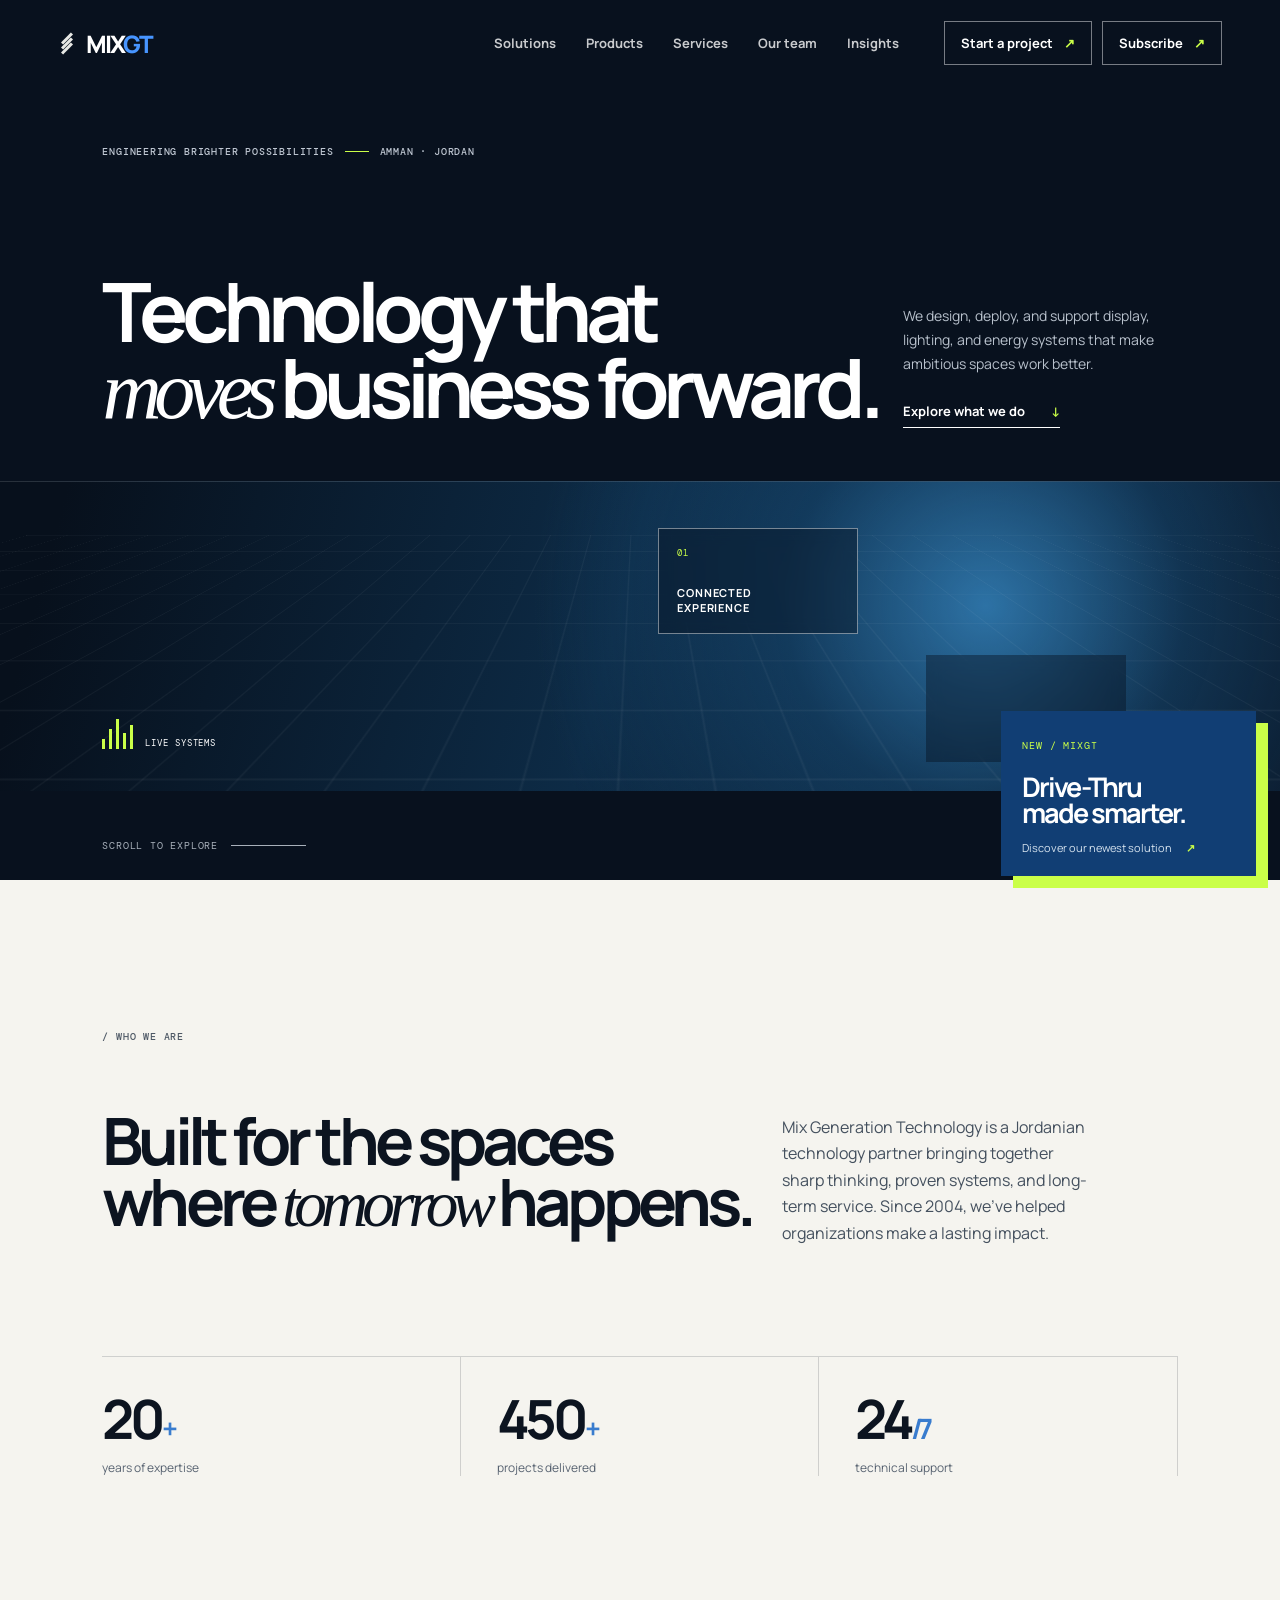
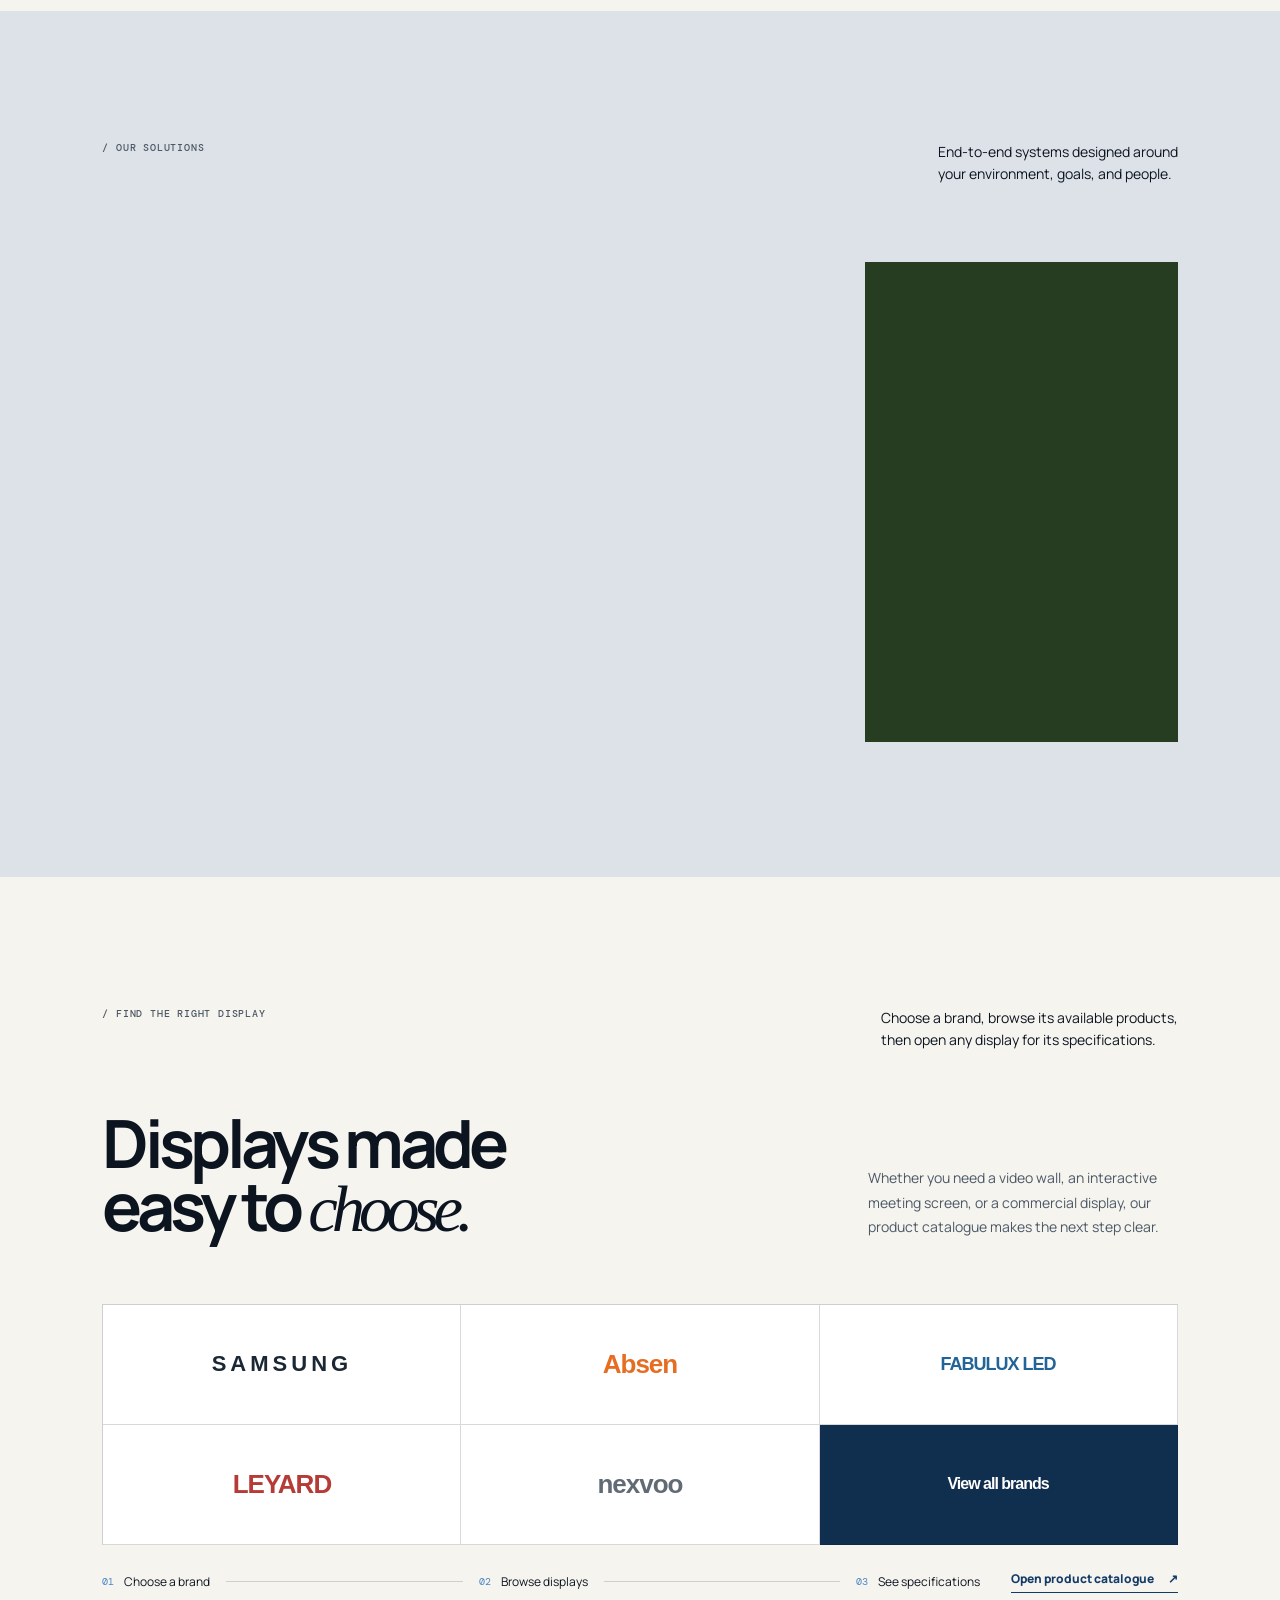
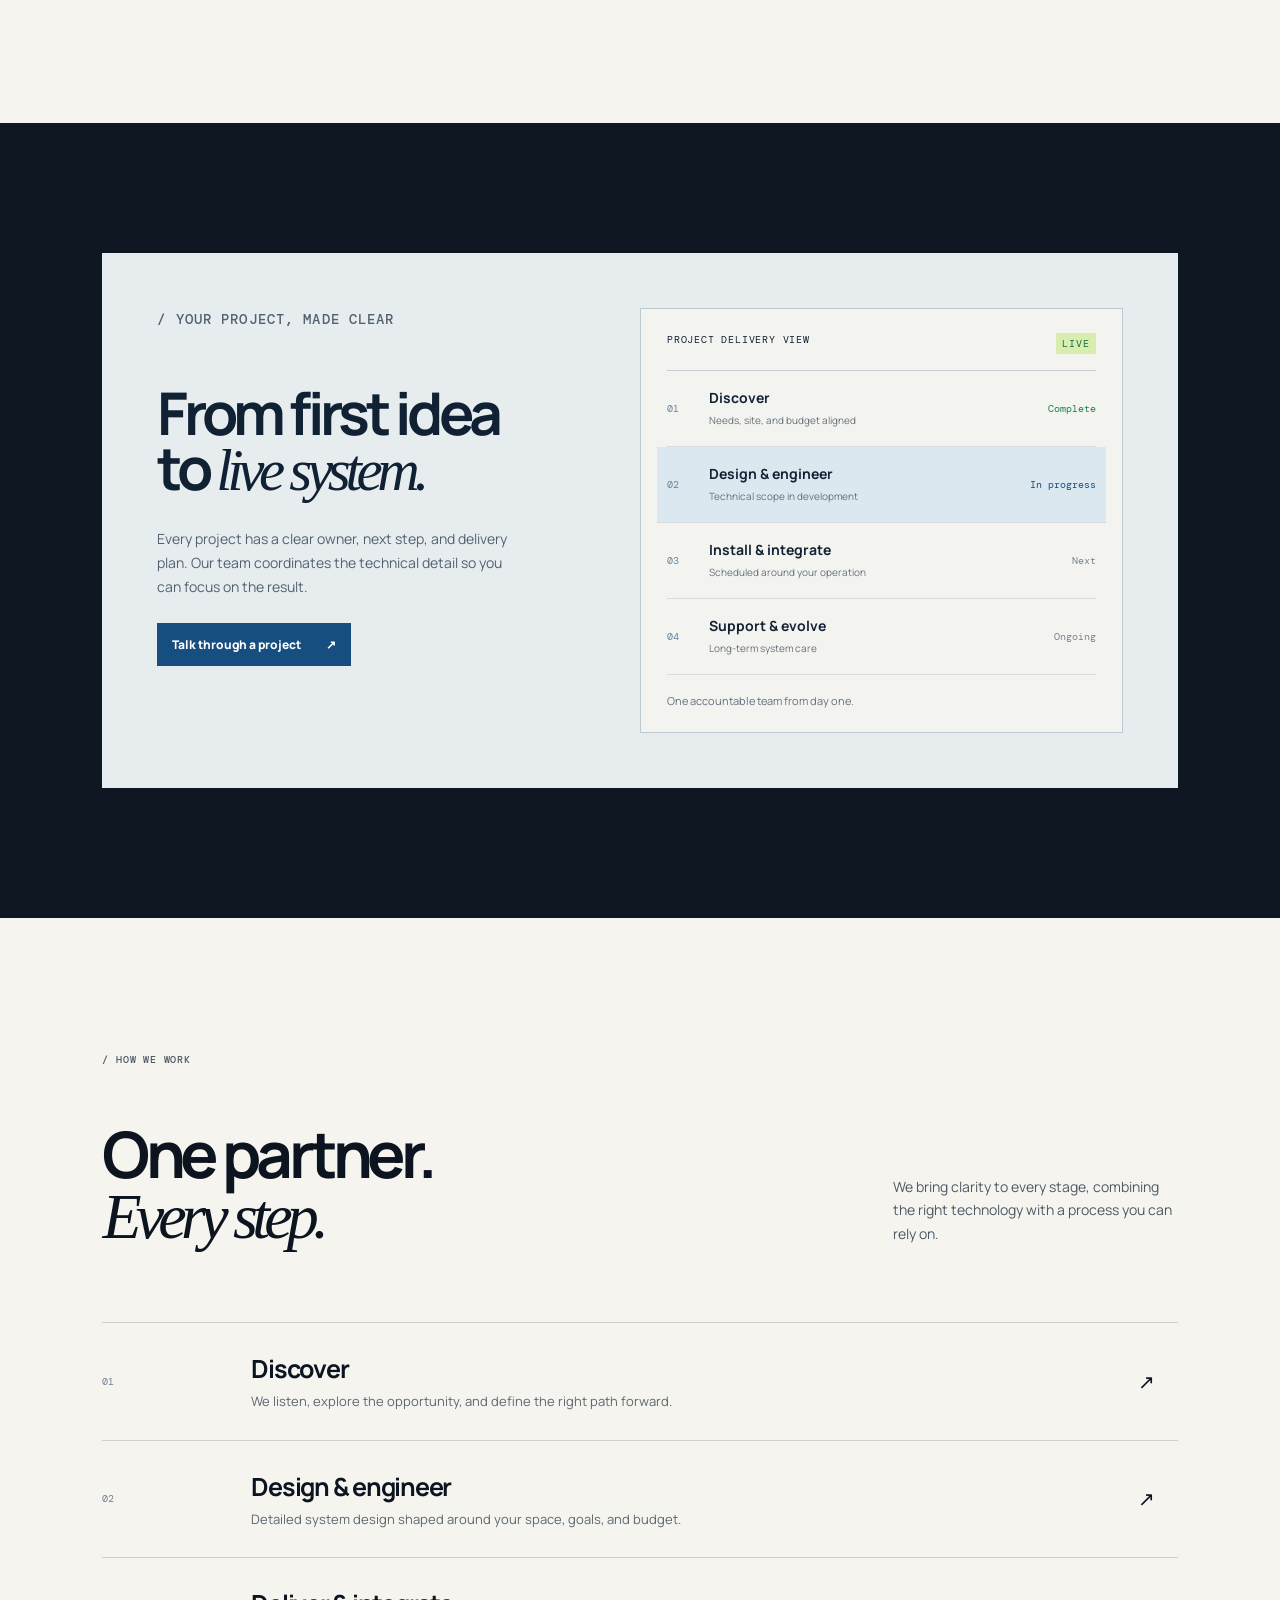
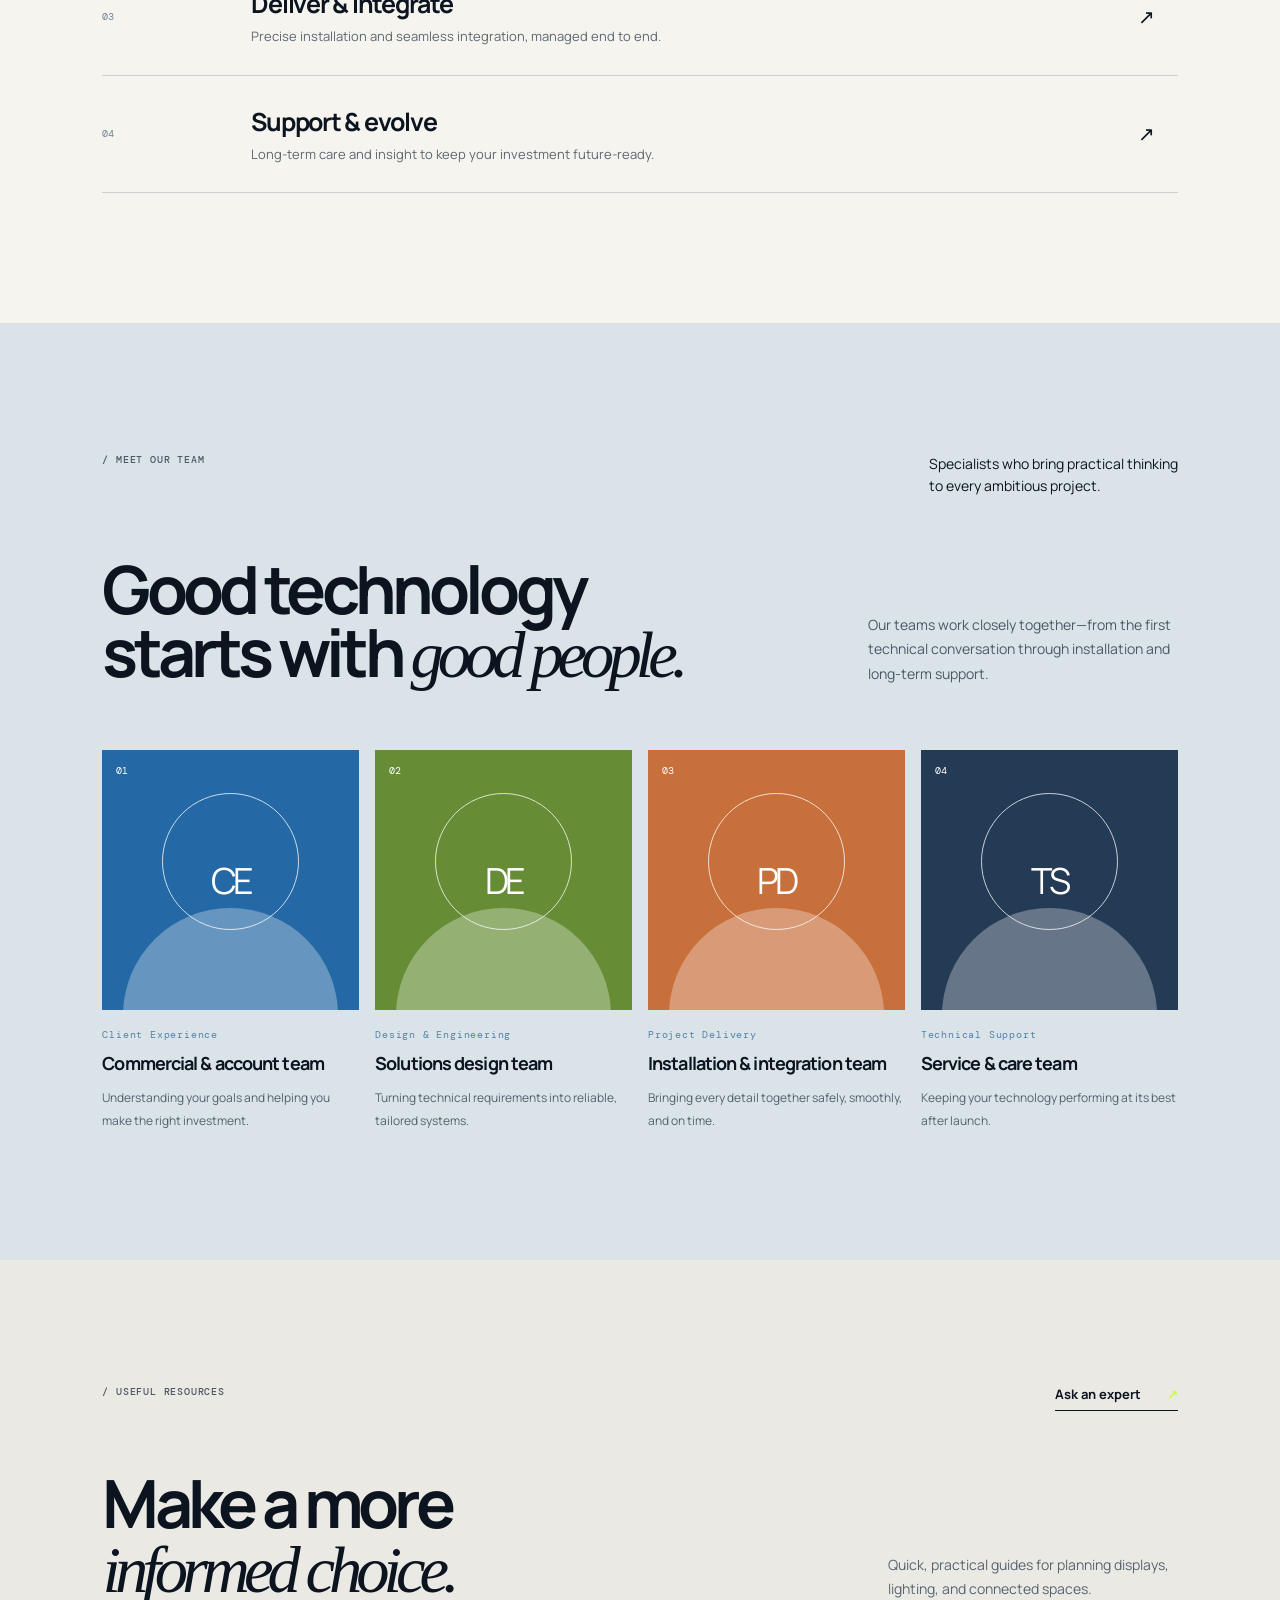
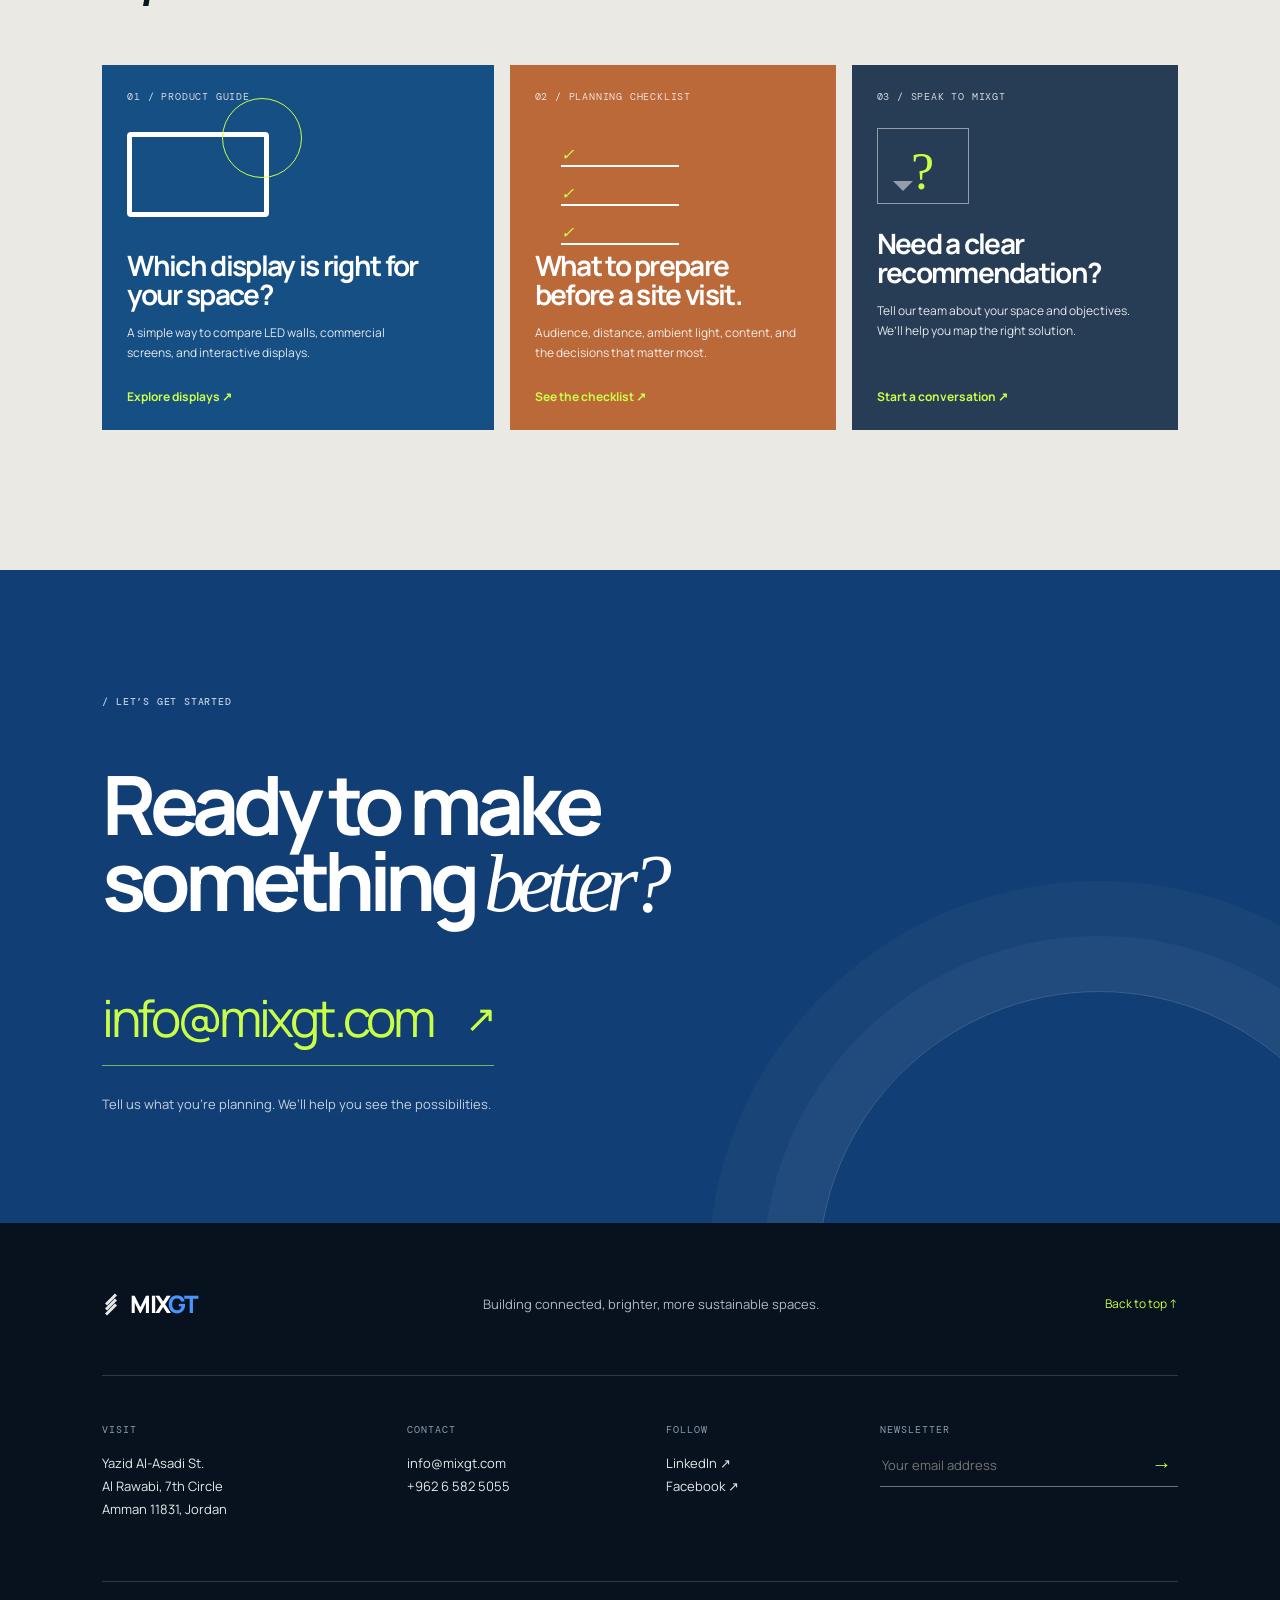
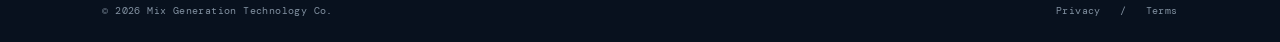
==== index.html @ 498381b0 "Upload website" ====
<!doctype html>
<html lang="en">
  <head>
    <meta charset="UTF-8" />
    <meta name="viewport" content="width=device-width, initial-scale=1.0" />
    <meta name="description" content="MixGT delivers intelligent display, lighting, and renewable-energy solutions across Jordan and the region." />
    <title>MixGT — Technology that moves business forward</title>
    <link rel="preconnect" href="https://fonts.googleapis.com" />
    <link rel="preconnect" href="https://fonts.gstatic.com" crossorigin />
    <link href="https://fonts.googleapis.com/css2?family=DM+Mono:wght@400;500&family=Manrope:wght@400;500;600;700;800&display=swap" rel="stylesheet" />
    <link rel="stylesheet" href="styles.css" />
  </head>
  <body>
    <aside class="news-popup" aria-label="Latest news"><a href="drivethru.html"><span>NEW / MIXGT</span><strong>Drive-Thru<br />made smarter.</strong><p>Discover our newest solution <b>↗</b></p></a></aside><style>.news-popup{position:fixed;right:24px;bottom:24px;z-index:20;width:255px;background:#113e74;box-shadow:12px 12px 0 #caff48;animation:newsIn .55s ease-out}.news-popup a{display:block;padding:21px;color:#fff;text-decoration:none}.news-popup span{font:10px "DM Mono",monospace;letter-spacing:.09em;color:#caff48}.news-popup strong{display:block;margin:20px 0 15px;font-size:27px;letter-spacing:-.07em;line-height:.94}.news-popup p{margin:0;font-size:11px;color:#d5e2ee}.news-popup b{color:#caff48;margin-left:12px}@keyframes newsIn{from{opacity:0;transform:translateY(24px)}to{opacity:1;transform:none}}@media(max-width:700px){.news-popup{right:16px;bottom:16px;width:220px}.news-popup a{padding:17px}.news-popup strong{font-size:23px;margin:15px 0 12px}}</style>
    <div class="page-glow"></div>
    <header class="site-header">
      <a class="brand" href="#top" aria-label="MixGT home"><span class="brand-mark"><i></i><i></i><i></i></span><span>MIX<span>GT</span></span></a>
      <nav class="desktop-nav" aria-label="Main navigation">
        <a href="#solutions">Solutions</a><a href="products.html">Products</a><a href="#services">Services</a><a href="#team">Our team</a><a href="#insights">Insights</a>
      </nav>
      <a class="header-cta" href="#contact">Start a project <span>↗</span></a><a class="header-cta" href="subscribe.html" style="margin-left:10px">Subscribe <span>↗</span></a>
      <button class="menu-toggle" aria-label="Open menu" aria-expanded="false"><span></span><span></span></button>
    </header>

    <main id="top">
      <section class="hero section-pad">
        <div class="eyebrow">Engineering brighter possibilities <span></span> Amman · Jordan</div>
        <div class="hero-copy">
          <h1>Technology that<br /><em>moves</em> business forward.</h1>
          <div class="hero-side"><p>We design, deploy, and support display, lighting, and energy systems that make ambitious spaces work better.</p><a class="text-link" href="#solutions">Explore what we do <b>↓</b></a></div>
        </div>
        <div class="hero-visual" aria-label="Abstract display technology visualization">
          <div class="visual-grid"></div><div class="visual-orb orb-one"></div><div class="visual-orb orb-two"></div><div class="display-panel panel-one"><span>01</span><b>CONNECTED<br />EXPERIENCE</b></div><div class="display-panel panel-two"><span>02</span><b>ENERGY IN<br />MOTION</b></div>
          <div class="signal"><i></i><i></i><i></i><i></i><i></i><small>LIVE SYSTEMS</small></div>
        </div>
        <div class="hero-foot"><span>SCROLL TO EXPLORE</span><div class="scroll-line"></div><span>01 — 05</span></div>
      </section>

      <section class="intro section-pad" id="about">
        <p class="section-label">/ Who we are</p>
        <div><h2>Built for the spaces<br />where <em>tomorrow</em> happens.</h2><p class="intro-text">Mix Generation Technology is a Jordanian technology partner bringing together sharp thinking, proven systems, and long-term service. Since 2004, we’ve helped organizations make a lasting impact.</p></div>
        <div class="stats"><div><strong>20<span>+</span></strong><p>years of expertise</p></div><div><strong>450<span>+</span></strong><p>projects delivered</p></div><div><strong>24<span>/7</span></strong><p>technical support</p></div></div>
      </section>

      <section class="solutions section-pad" id="solutions">
        <div class="section-top"><p class="section-label">/ Our solutions</p><p>End-to-end systems designed around<br />your environment, goals, and people.</p></div>
        <div class="solution-grid">
          <a class="solution-card large-card" href="solutions.html?solution=digital"><div class="card-no">01</div><div class="card-art display-art"><span></span><span></span><span></span></div><div><h3>Digital<br />Experiences</h3><p>Immersive LED, signage, video walls, and control systems that get noticed.</p><b class="circle-arrow">↗</b></div></a>
          <a class="solution-card" href="solutions.html?solution=lighting"><div class="card-no">02</div><div class="card-art light-art"><i></i><i></i><i></i><i></i></div><div><h3>Smart<br />Lighting</h3><p>Human-centered lighting environments with intelligence built in.</p><b class="circle-arrow">↗</b></div></a>
          <a class="solution-card" href="solutions.html?solution=energy"><div class="card-no">03</div><div class="card-art energy-art"><span></span><span></span><span></span><span></span><span></span><span></span></div><div><h3>Clean<br />Energy</h3><p>Solar and energy-efficiency solutions for a more resilient future.</p><b class="circle-arrow">↗</b></div></a>
        </div>
      </section>

      <section class="product-preview section-pad" id="products">
        <div class="section-top"><p class="section-label">/ Find the right display</p><p>Choose a brand, browse its available products,<br />then open any display for its specifications.</p></div>
        <div class="product-intro"><h2>Displays made<br />easy to <em>choose.</em></h2><p>Whether you need a video wall, an interactive meeting screen, or a commercial display, our product catalogue makes the next step clear.</p></div>
        <div class="brand-preview-grid"><a href="products.html?brand=samsung" class="brand-preview samsung">SAMSUNG <span>↗</span></a><a href="products.html?brand=absen" class="brand-preview absen">Absen <span>↗</span></a><a href="products.html?brand=fabulux" class="brand-preview fabulux">FABULUX LED <span>↗</span></a><a href="products.html?brand=leyard" class="brand-preview leyard">LEYARD <span>↗</span></a><a href="products.html?brand=nexvoo" class="brand-preview nexvoo">nexvoo <span>↗</span></a><a href="products.html" class="brand-preview all-brands">View all brands <span>→</span></a></div>
        <div class="catalog-steps"><div><b>01</b><span>Choose a brand</span></div><i></i><div><b>02</b><span>Browse displays</span></div><i></i><div><b>03</b><span>See specifications</span></div><a href="products.html">Open product catalogue <b>↗</b></a></div>
      </section>


      <section class="feature-wrap section-pad"><div class="feature project-board"><div class="feature-copy"><p class="section-label">/ Your project, made clear</p><h2>From first idea<br />to <em>live system.</em></h2><p>Every project has a clear owner, next step, and delivery plan. Our team coordinates the technical detail so you can focus on the result.</p><a class="button light-button" href="#contact">Talk through a project <span>↗</span></a></div><div class="project-status"><div class="project-status-head"><span>PROJECT DELIVERY VIEW</span><i>LIVE</i></div><div class="project-row complete"><b>01</b><div><strong>Discover</strong><small>Needs, site, and budget aligned</small></div><em>Complete</em></div><div class="project-row active"><b>02</b><div><strong>Design & engineer</strong><small>Technical scope in development</small></div><em>In progress</em></div><div class="project-row"><b>03</b><div><strong>Install & integrate</strong><small>Scheduled around your operation</small></div><em>Next</em></div><div class="project-row"><b>04</b><div><strong>Support & evolve</strong><small>Long-term system care</small></div><em>Ongoing</em></div><p>One accountable team from day one.</p></div></div></section>

      <section class="services section-pad" id="services"><p class="section-label">/ How we work</p><div class="service-head"><h2>One partner.<br /><em>Every step.</em></h2><p>We bring clarity to every stage, combining the right technology with a process you can rely on.</p></div><ol class="service-list"><li><span>01</span><div><h3>Discover</h3><p>We listen, explore the opportunity, and define the right path forward.</p></div><b>↗</b></li><li><span>02</span><div><h3>Design & engineer</h3><p>Detailed system design shaped around your space, goals, and budget.</p></div><b>↗</b></li><li><span>03</span><div><h3>Deliver & integrate</h3><p>Precise installation and seamless integration, managed end to end.</p></div><b>↗</b></li><li><span>04</span><div><h3>Support & evolve</h3><p>Long-term care and insight to keep your investment future-ready.</p></div><b>↗</b></li></ol></section>

      <section class="team section-pad" id="team"><div class="section-top"><p class="section-label">/ Meet our team</p><p>Specialists who bring practical thinking<br />to every ambitious project.</p></div><div class="team-intro"><h2>Good technology<br />starts with <em>good people.</em></h2><p>Our teams work closely together—from the first technical conversation through installation and long-term support.</p></div><div class="team-grid"><article><div class="team-portrait portrait-blue"><span>01</span><b>CE</b></div><p>Client Experience</p><h3>Commercial & account team</h3><small>Understanding your goals and helping you make the right investment.</small></article><article><div class="team-portrait portrait-lime"><span>02</span><b>DE</b></div><p>Design & Engineering</p><h3>Solutions design team</h3><small>Turning technical requirements into reliable, tailored systems.</small></article><article><div class="team-portrait portrait-orange"><span>03</span><b>PD</b></div><p>Project Delivery</p><h3>Installation & integration team</h3><small>Bringing every detail together safely, smoothly, and on time.</small></article><article><div class="team-portrait portrait-dark"><span>04</span><b>TS</b></div><p>Technical Support</p><h3>Service & care team</h3><small>Keeping your technology performing at its best after launch.</small></article></div></section>

      <section class="insights section-pad" id="insights"><div class="section-top"><p class="section-label">/ Useful resources</p><a class="text-link" href="#contact">Ask an expert <b>↗</b></a></div><div class="resource-head"><h2>Make a more<br /><em>informed choice.</em></h2><p>Quick, practical guides for planning displays, lighting, and connected spaces.</p></div><div class="resource-grid"><a href="products.html" class="resource-card guide-card"><span>01 / PRODUCT GUIDE</span><div class="resource-icon screen-icon"></div><h3>Which display is right for your space?</h3><p>A simple way to compare LED walls, commercial screens, and interactive displays.</p><b>Explore displays ↗</b></a><a href="#contact" class="resource-card checklist-card"><span>02 / PLANNING CHECKLIST</span><div class="resource-icon check-icon"><i></i><i></i><i></i></div><h3>What to prepare before a site visit.</h3><p>Audience, distance, ambient light, content, and the decisions that matter most.</p><b>See the checklist ↗</b></a><a href="#contact" class="resource-card consult-card"><span>03 / SPEAK TO MIXGT</span><div class="resource-icon chat-icon">?</div><h3>Need a clear recommendation?</h3><p>Tell our team about your space and objectives. We’ll help you map the right solution.</p><b>Start a conversation ↗</b></a></div></section>

      <section class="contact section-pad" id="contact"><p class="section-label">/ Let’s get started</p><h2>Ready to make<br />something <em>better?</em></h2><a class="big-link" href="mailto:info@mixgt.com">info@mixgt.com <span>↗</span></a><p class="contact-note">Tell us what you’re planning. We’ll help you see the possibilities.</p></section>
    </main>

    <footer><div class="footer-top"><a class="brand footer-brand" href="#top"><span class="brand-mark"><i></i><i></i><i></i></span><span>MIX<span>GT</span></span></a><p>Building connected, brighter, more sustainable spaces.</p><a href="#top" class="top-link">Back to top ↑</a></div><div class="footer-links"><div><span>VISIT</span><p>Yazid Al-Asadi St.<br />Al Rawabi, 7th Circle<br />Amman 11831, Jordan</p></div><div><span>CONTACT</span><a href="mailto:info@mixgt.com">info@mixgt.com</a><a href="tel:+96265825055">+962 6 582 5055</a></div><div><span>FOLLOW</span><a href="https://www.linkedin.com/company/mix-generation-technology/" target="_blank" rel="noreferrer">LinkedIn ↗</a><a href="https://www.facebook.com/profile.php?id=100089663461034" target="_blank" rel="noreferrer">Facebook ↗</a></div><div><span>NEWSLETTER</span><form><input type="email" placeholder="Your email address" aria-label="Email address" /><button aria-label="Subscribe">→</button></form></div></div><div class="footer-bottom"><span>© 2026 Mix Generation Technology Co.</span><span>Privacy &nbsp; / &nbsp; Terms</span></div></footer>
    <script src="script.js"></script>
  </body>
</html>
---- styles.css ----
:root{--ink:#0c1420;--blue:#113e74;--electric:#4795ff;--paper:#f5f4ef;--lime:#caff48;--line:rgba(12,20,32,.16)}*{box-sizing:border-box}html{scroll-behavior:smooth}body{margin:0;background:var(--paper);color:var(--ink);font-family:Manrope,Arial,sans-serif}.page-glow{position:fixed;inset:-40% 15% auto;background:radial-gradient(circle,rgba(102,174,255,.1),transparent 55%);height:90vh;pointer-events:none}.site-header{height:86px;padding:0 4.5vw;display:flex;align-items:center;justify-content:space-between;position:absolute;top:0;z-index:4;width:100%;color:white}.brand{font-size:24px;font-weight:800;letter-spacing:-1.8px;color:inherit;text-decoration:none;display:flex;gap:8px;align-items:center}.brand>span>span{color:var(--electric)}.brand-mark{width:20px;height:22px;position:relative;display:inline-block}.brand-mark i{display:block;position:absolute;width:14px;height:3px;background:#e7e8e5;transform:rotate(-45deg);left:2px}.brand-mark i:nth-child(1){top:5px}.brand-mark i:nth-child(2){top:10px}.brand-mark i:nth-child(3){top:15px}.desktop-nav{display:flex;gap:30px;margin-left:auto;margin-right:45px}.desktop-nav a,.header-cta{color:inherit;text-decoration:none;font-size:13px;font-weight:700}.desktop-nav a{opacity:.78}.desktop-nav a:hover{opacity:1}.header-cta{border:1px solid rgba(255,255,255,.45);padding:12px 16px}.header-cta span{color:var(--lime);margin-left:8px}.menu-toggle{display:none;background:none;border:0}.section-pad{padding-left:8vw;padding-right:8vw}.hero{background:#08111e;color:#fff;min-height:880px;padding-top:145px;overflow:hidden;position:relative}.eyebrow,.section-label{font-family:"DM Mono",monospace;text-transform:uppercase;letter-spacing:.08em;font-size:10px;font-weight:500}.eyebrow{color:#bec6d1;display:flex;align-items:center;gap:11px}.eyebrow span{width:24px;height:1px;background:var(--lime)}.hero-copy{display:flex;justify-content:space-between;align-items:end;position:relative;z-index:1;margin-top:115px}.hero h1,.intro h2,.feature h2,.services h2,.contact h2{font-size:clamp(46px,6.4vw,96px);letter-spacing:-.075em;line-height:.93;margin:0;font-weight:700}.hero h1 em,h2 em{font-family:Georgia,serif;font-weight:400;letter-spacing:-.09em}.hero-side{width:275px;margin-bottom:8px}.hero-side p,.feature-copy>p,.service-head>p{font-size:14px;line-height:1.7;color:#b8c1cc;margin:0 0 24px}.text-link{font-size:13px;color:inherit;text-decoration:none;font-weight:700;border-bottom:1px solid currentColor;padding-bottom:7px}.text-link b{margin-left:23px;color:var(--lime)}.hero-visual{height:310px;position:relative;margin:52px -8vw 0;overflow:hidden;border-top:1px solid rgba(255,255,255,.13);background:radial-gradient(circle at 77% 40%,#2d72a5 0,rgba(23,75,117,.57) 20%,transparent 45%),linear-gradient(105deg,#07101c 5%,#0d2b46 48%,#091321 92%)}.visual-grid{position:absolute;inset:0;background:linear-gradient(rgba(255,255,255,.045) 1px,transparent 1px),linear-gradient(90deg,rgba(255,255,255,.045) 1px,transparent 1px);background-size:42px 42px;transform:perspective(400px) rotateX(55deg) scale(1.5) translateY(-30px);transform-origin:center}.visual-orb{position:absolute;border-radius:100%;filter:blur(2px)}.orb-one{height:370px;width:370px;background:radial-gradient(circle at 40% 40%,#9df4ff,rgba(69,153,255,.45) 35%,transparent 69%);right:18%;top:-120px}.orb-two{height:280px;width:280px;background:radial-gradient(circle,#caff48,transparent 62%);left:10%;bottom:-210px}.display-panel{position:absolute;width:200px;padding:18px;border:1px solid rgba(255,255,255,.44);background:rgba(6,14,25,.4);backdrop-filter:blur(8px);font-size:11px;letter-spacing:.08em;line-height:1.4}.display-panel span{font-family:"DM Mono";font-size:9px;color:var(--lime);display:block;margin-bottom:25px}.panel-one{right:33%;top:46px}.panel-two{right:12%;bottom:30px}.signal{position:absolute;left:8vw;bottom:42px;display:flex;gap:4px;align-items:end;height:33px}.signal i{width:3px;background:var(--lime);display:block}.signal i:nth-child(1){height:10px}.signal i:nth-child(2){height:20px}.signal i:nth-child(3){height:30px}.signal i:nth-child(4){height:16px}.signal i:nth-child(5){height:24px}.signal small{font-family:"DM Mono";font-size:9px;letter-spacing:.1em;margin-left:8px}.hero-foot{position:absolute;bottom:28px;left:8vw;right:8vw;display:flex;align-items:center;gap:13px;font:10px "DM Mono";letter-spacing:.08em;color:#a8b0ba}.hero-foot span:last-child{margin-left:auto}.scroll-line{height:1px;width:75px;background:#a8b0ba}.intro{padding-top:150px;padding-bottom:135px}.section-label{color:#4d5865;margin:0}.intro>div:nth-child(2){display:flex;justify-content:space-between;margin-top:67px}.intro h2{font-size:clamp(43px,5.1vw,76px)}.intro-text{width:310px;margin:4px 8% 0 0;font-size:16px;line-height:1.65;color:#44505e}.stats{margin-top:110px;border-top:1px solid var(--line);display:grid;grid-template-columns:repeat(3,1fr)}.stats div{padding-top:24px;border-right:1px solid var(--line)}.stats div+div{padding-left:36px}.stats strong{font-size:54px;letter-spacing:-.08em}.stats strong span{color:#397cce;font-size:28px}.stats p{margin:4px 0 0;font-size:12px;color:#586371}.solutions{background:#dce2e8;padding-top:130px;padding-bottom:135px}.section-top{display:flex;justify-content:space-between;align-items:start}.section-top>p:last-child{margin:0;font-size:14px;line-height:1.6}.solution-grid{display:grid;grid-template-columns:1.24fr 1fr 1fr;gap:16px;margin-top:76px}.solution-card{min-height:480px;padding:25px;display:flex;flex-direction:column;justify-content:space-between;text-decoration:none;color:white;background:#102e4d;position:relative;overflow:hidden}.solution-card:nth-child(3){background:#263d21}.card-no{font:10px "DM Mono";color:#b8c6d4;position:relative;z-index:1}.solution-card h3{font-size:35px;line-height:.95;letter-spacing:-.07em;margin:0 0 15px}.solution-card p{font-size:12px;line-height:1.65;color:#d4dde8;max-width:230px;margin:0}.circle-arrow{width:37px;height:37px;border-radius:50%;border:1px solid rgba(255,255,255,.55);display:grid;place-items:center;position:absolute;right:24px;bottom:25px}.card-art{position:absolute}.display-art{width:380px;height:380px;border:1px solid rgba(255,255,255,.25);border-radius:50%;right:-116px;top:72px}.display-art span{position:absolute;border:1px solid rgba(202,255,72,.9);border-radius:50%;inset:32px}.display-art span:nth-child(2){inset:73px}.display-art span:nth-child(3){inset:115px;background:#caff48;box-shadow:0 0 60px #caff48}.light-art{right:-25px;top:90px;width:260px;height:260px;display:grid;grid-template-columns:repeat(2,1fr);gap:11px;transform:rotate(22deg)}.light-art i{background:linear-gradient(135deg,#daf2ff,#4396bd);box-shadow:0 0 40px #73c9ef}.energy-art{right:-50px;top:92px;width:270px;height:235px;background:linear-gradient(145deg,#9bd477 0 7%,transparent 7% 13%,#6eaa4d 13% 20%,transparent 20% 26%,#9bd477 26% 33%,transparent 33% 39%,#6eaa4d 39% 46%,transparent 46% 52%,#9bd477 52% 59%,transparent 59% 65%,#6eaa4d 65% 72%,transparent 72%);opacity:.8;transform:skewY(-21deg)}.feature-wrap{background:#0e1722;padding-top:130px;padding-bottom:130px}.feature{color:white;min-height:485px;padding:55px;display:grid;grid-template-columns:1.2fr .8fr;background:linear-gradient(120deg,rgba(41,89,137,.6),rgba(16,25,35,.1)),#163d66;position:relative;overflow:hidden}.feature:after{content:"";position:absolute;width:600px;height:600px;border:1px solid rgba(202,255,72,.45);border-radius:50%;right:-310px;top:-100px}.feature-copy{position:relative;z-index:1}.feature .section-label{color:#b4c3d2}.feature h2{font-size:clamp(40px,4.6vw,68px);margin:54px 0 29px}.feature-copy>p{max-width:360px}.button{display:inline-block;text-decoration:none;padding:13px 15px;font-size:12px;font-weight:800}.light-button{background:var(--lime);color:#112010}.light-button span{margin-left:23px}.feature-metric{align-self:end;position:relative;z-index:1;padding-left:42px;border-left:1px solid rgba(255,255,255,.3)}.feature-metric>span{font:10px "DM Mono";letter-spacing:.08em}.feature-metric strong{font-size:90px;line-height:1;letter-spacing:-.1em;display:block;margin:22px 0 14px}.feature-metric small{font-size:30px;color:var(--lime)}.metric-line{height:3px;background:rgba(255,255,255,.22);width:100%}.metric-line i{display:block;width:99.9%;height:100%;background:var(--lime)}.feature-metric p{font-size:12px;line-height:1.55;color:#cbd3dc;max-width:290px}.services{padding-top:135px;padding-bottom:130px}.service-head{display:flex;justify-content:space-between;align-items:end;margin:58px 0 76px}.services h2{font-size:clamp(44px,5vw,76px)}.service-head>p{color:#4e5966;width:285px;margin:0}.service-list{padding:0;margin:0;border-top:1px solid var(--line);list-style:none}.service-list li{display:grid;grid-template-columns:12% 1fr 40px;gap:20px;align-items:center;padding:28px 0;border-bottom:1px solid var(--line)}.service-list span{font:10px "DM Mono";color:#708095}.service-list h3{font-size:25px;letter-spacing:-.05em;margin:0}.service-list p{font-size:13px;line-height:1.5;color:#5d6771;margin:6px 0 0}.service-list b{font-size:20px;font-weight:400}.insights{background:#eae9e3;padding-top:125px;padding-bottom:140px}.article-grid{margin-top:65px;display:grid;grid-template-columns:repeat(3,1fr);gap:28px}.article-image{height:270px;margin-bottom:22px;padding:16px;font:10px "DM Mono";letter-spacing:.08em;position:relative;overflow:hidden}.article-image:after{content:"";position:absolute}.warm{background:linear-gradient(135deg,#e09b71,#7c322b)}.warm:after{height:270px;width:270px;border:1px solid #f4d5a0;border-radius:50%;right:-35px;bottom:-80px;box-shadow:0 0 0 40px rgba(255,222,151,.25),0 0 0 80px rgba(255,222,151,.16)}.blue{background:#135b93}.blue:after{width:130%;height:62%;left:-13%;bottom:-20%;background:repeating-linear-gradient(160deg,rgba(111,219,255,.8) 0 3px,transparent 3px 16px);transform:rotate(-12deg)}.white{background:#c6d5d0}.white:after{height:130px;width:130px;right:30px;top:58px;background:var(--lime);box-shadow:-36px 35px #1d2631}.article-grid article>p{font:10px "DM Mono";letter-spacing:.08em;color:#627080;margin:0 0 12px}.article-grid h3{font-size:22px;line-height:1.15;letter-spacing:-.05em;margin:0 0 19px;max-width:340px}.article-grid a{font-size:12px;font-weight:800;color:var(--ink);text-decoration:none}.article-grid a b{margin-left:14px;color:#367bc7}.contact{background:var(--blue);color:white;padding-top:125px;padding-bottom:110px;position:relative;overflow:hidden}.contact:after{content:"";position:absolute;width:560px;height:560px;border:1px solid rgba(255,255,255,.17);border-radius:50%;right:-100px;bottom:-330px;box-shadow:0 0 0 55px rgba(255,255,255,.04),0 0 0 110px rgba(255,255,255,.03)}.contact .section-label{color:#b8ccdf}.contact h2{margin:58px 0 60px}.big-link{display:inline-flex;align-items:center;gap:33px;color:var(--lime);font-size:clamp(25px,4vw,56px);letter-spacing:-.07em;text-decoration:none;border-bottom:1px solid rgba(202,255,72,.6);padding-bottom:13px;position:relative;z-index:1}.big-link span{font-size:.75em}.contact-note{font-size:13px;color:#c4d2df;margin:29px 0 0;position:relative;z-index:1}footer{background:#08111e;color:white;padding:64px 8vw 25px}.footer-top{display:flex;align-items:center;justify-content:space-between;padding-bottom:55px;border-bottom:1px solid rgba(255,255,255,.16)}.footer-top p{font-size:13px;color:#aeb9c7;margin:0}.top-link{font-size:12px;color:var(--lime);text-decoration:none}.footer-links{display:grid;grid-template-columns:1.2fr 1fr .8fr 1.3fr;gap:30px;padding:47px 0 60px}.footer-links span{display:block;font:10px "DM Mono";letter-spacing:.1em;color:#8c9bad;margin-bottom:16px}.footer-links p,.footer-links a{font-size:13px;line-height:1.75;color:#e5e9eb;text-decoration:none;display:block;margin:0}.footer-links form{display:flex;border-bottom:1px solid rgba(255,255,255,.4);padding-bottom:9px}.footer-links input{background:none;border:0;color:white;outline:0;font:13px Manrope;width:100%}.footer-links button{background:none;border:0;color:var(--lime);font-size:20px;cursor:pointer}.footer-bottom{border-top:1px solid rgba(255,255,255,.16);padding-top:22px;display:flex;justify-content:space-between;color:#8190a0;font:10px "DM Mono";letter-spacing:.04em}
@media(max-width:760px){.site-header{height:70px;padding:0 6vw}.desktop-nav,.header-cta{display:none}.desktop-nav.is-open{display:flex;position:absolute;top:70px;left:0;right:0;background:#0c1d30;padding:25px 6vw 30px;flex-direction:column;gap:21px;border-top:1px solid rgba(255,255,255,.12)}.desktop-nav.is-open a{font-size:16px}.menu-toggle{display:block;padding:8px}.menu-toggle span{display:block;width:22px;height:1px;background:#fff;margin:6px}.hero{min-height:780px;padding:112px 6vw 0}.section-pad{padding-left:6vw;padding-right:6vw}.eyebrow{font-size:8px}.hero-copy{margin-top:71px;display:block}.hero h1{font-size:14vw}.hero-side{width:auto;margin-top:35px}.hero-side p{max-width:300px}.hero-visual{height:290px;margin:50px -6vw 0}.panel-one{right:28%;top:36px;transform:scale(.75);transform-origin:top right}.panel-two{right:-8%;bottom:24px;transform:scale(.75);transform-origin:bottom right}.signal{left:6vw}.hero-foot{left:6vw;right:6vw}.intro{padding-top:90px;padding-bottom:82px}.intro>div:nth-child(2),.service-head{display:block;margin-top:40px}.intro h2{font-size:12vw}.intro-text{width:auto;margin:30px 0 0}.stats{margin-top:65px}.stats strong{font-size:37px}.stats div+div{padding-left:12px}.stats p{font-size:10px}.solutions{padding-top:80px;padding-bottom:80px}.section-top{display:block}.section-top>p:last-child{margin-top:24px}.solution-grid{display:block;margin-top:45px}.solution-card{min-height:360px;margin-bottom:12px}.large-card{min-height:410px}.feature-wrap{padding:0}.feature{padding:48px 6vw;display:block;min-height:auto}.feature h2{font-size:11vw;margin:45px 0 23px}.feature-metric{margin-top:70px;padding-left:0;border:0}.feature-metric strong{font-size:70px}.services{padding-top:85px;padding-bottom:85px}.service-head{margin-bottom:44px}.services h2{font-size:12vw}.service-head>p{width:auto;margin-top:25px}.service-list li{grid-template-columns:15% 1fr 20px;gap:8px;padding:23px 0}.service-list h3{font-size:21px}.article-grid{display:block;margin-top:40px}.article-grid article{margin-bottom:46px}.article-image{height:230px}.insights{padding-top:80px;padding-bottom:45px}.contact{padding-top:80px;padding-bottom:80px}.contact h2{font-size:13vw;margin:44px 0}.footer-top{display:block;padding-bottom:38px}.footer-top p{margin:23px 0}.footer-links{grid-template-columns:1fr 1fr;gap:38px 20px;padding:39px 0}.footer-bottom{display:block;line-height:2}.footer-bottom span{display:block}.footer-brand{font-size:23px}}
.product-preview{padding-top:130px;padding-bottom:130px;background:#f5f4ef}.product-intro,.team-intro{display:flex;align-items:end;justify-content:space-between;margin:59px 0 64px}.product-intro h2,.team-intro h2{font-size:clamp(44px,5.2vw,76px);letter-spacing:-.07em;line-height:.95;margin:0}.product-intro p,.team-intro>p{max-width:310px;color:#4c5866;font-size:14px;line-height:1.75;margin:0}.brand-preview-grid{display:grid;grid-template-columns:repeat(3,1fr);border-top:1px solid var(--line);border-left:1px solid var(--line)}.brand-preview{min-height:120px;border-right:1px solid var(--line);border-bottom:1px solid var(--line);display:flex;align-items:center;justify-content:center;position:relative;text-decoration:none;color:#1b2734;font:bold 26px Arial,sans-serif;letter-spacing:-1px;background:#fff;transition:.2s}.brand-preview span{position:absolute;right:17px;bottom:15px;font-size:15px;color:#4585c8;opacity:0;transition:.2s}.brand-preview:hover{background:#eef6ff}.brand-preview:hover span{opacity:1}.brand-preview.samsung{letter-spacing:4px;font-size:22px}.brand-preview.absen{color:#e66e23}.brand-preview.fabulux{font-size:18px;color:#236498}.brand-preview.leyard{color:#b63b37}.brand-preview.nexvoo{color:#626b75}.brand-preview.all-brands{font-size:16px;background:#102e4d;color:#fff}.catalog-steps{margin-top:25px;display:flex;align-items:center;gap:16px;font-size:12px}.catalog-steps div{display:flex;gap:10px;align-items:center}.catalog-steps div b{font:10px "DM Mono";color:#4a85c4}.catalog-steps i{height:1px;flex:1;background:var(--line)}.catalog-steps>a{margin-left:15px;color:#143b68;text-decoration:none;font-weight:800;border-bottom:1px solid currentColor;padding-bottom:5px;white-space:nowrap}.catalog-steps>a b{margin-left:12px}.team{background:#d9e3e8;padding-top:130px;padding-bottom:130px}.team-grid{display:grid;grid-template-columns:repeat(4,1fr);gap:16px}.team-portrait{height:260px;position:relative;overflow:hidden;display:grid;place-items:center}.team-portrait:before{content:"";width:135px;height:135px;border:1px solid rgba(255,255,255,.75);border-radius:50%;position:absolute;top:43px}.team-portrait:after{content:"";width:215px;height:110px;background:rgba(255,255,255,.3);border-radius:110px 110px 0 0;position:absolute;bottom:-8px}.team-portrait b{font:36px Manrope;letter-spacing:-.1em;color:#fff;z-index:1}.team-portrait span{position:absolute;left:14px;top:14px;font:10px "DM Mono";color:#fff}.portrait-blue{background:#2469a5}.portrait-lime{background:#668d36}.portrait-orange{background:#c8703c}.portrait-dark{background:#243b55}.team-grid article>p{font:10px "DM Mono";letter-spacing:.08em;color:#5581a9;margin:18px 0 10px}.team-grid h3{font-size:18px;letter-spacing:-.05em;margin:0 0 10px}.team-grid small{font-size:12px;line-height:1.55;color:#54616e}@media(max-width:760px){.product-preview,.team{padding-top:80px;padding-bottom:80px}.product-intro,.team-intro{display:block;margin:40px 0}.product-intro h2,.team-intro h2{font-size:12vw}.product-intro p,.team-intro>p{margin-top:25px}.brand-preview-grid{grid-template-columns:repeat(2,1fr)}.brand-preview{min-height:100px;font-size:20px}.brand-preview.fabulux{font-size:14px}.catalog-steps{display:block;margin-top:27px}.catalog-steps div{margin:13px 0}.catalog-steps i{display:block;width:1px;height:17px;margin-left:5px}.catalog-steps>a{display:inline-block;margin:15px 0 0}.team-grid{grid-template-columns:repeat(2,1fr);gap:22px 12px}.team-portrait{height:180px}.team-portrait:before{width:95px;height:95px;top:25px}.team-portrait:after{width:150px;height:75px}.team-grid h3{font-size:16px}.team-grid small{font-size:11px}}
.project-board{background:#0d2944;grid-template-columns:1.05fr .95fr}.project-board:after{display:none}.project-status{align-self:center;position:relative;z-index:1;background:#f3f4ef;color:#132235;padding:24px 26px;box-shadow:18px 18px 0 rgba(202,255,72,.8)}.project-status-head{display:flex;justify-content:space-between;border-bottom:1px solid #c6ced5;padding-bottom:16px;font:10px "DM Mono";letter-spacing:.08em}.project-status-head i{font-style:normal;color:#176d45}.project-row{display:grid;grid-template-columns:30px 1fr auto;gap:12px;align-items:center;padding:17px 0;border-bottom:1px solid #d6dce0}.project-row>b{font:10px "DM Mono";color:#6684a1}.project-row strong{display:block;font-size:14px}.project-row small{font-size:10px;color:#64717d}.project-row em{font:10px "DM Mono";font-style:normal;color:#778491}.project-row.complete em{color:#17804f}.project-row.active{background:#e8f2ce;margin:0 -10px;padding:17px 10px}.project-row.active em{color:#305a0a}.project-status>p{font-size:11px;color:#627080;margin:18px 0 0}.resource-head{display:flex;align-items:end;justify-content:space-between;margin:60px 0 64px}.resource-head h2{font-size:clamp(44px,5.2vw,76px);line-height:.95;letter-spacing:-.07em;margin:0}.resource-head h2 em{font-family:Georgia,serif;font-weight:400}.resource-head p{font-size:14px;line-height:1.7;color:#586471;max-width:290px;margin:0}.resource-grid{display:grid;grid-template-columns:1.2fr 1fr 1fr;gap:16px}.resource-card{min-height:365px;padding:25px;color:#fff;text-decoration:none;display:flex;flex-direction:column;position:relative;overflow:hidden;transition:.2s}.resource-card:hover{transform:translateY(-5px)}.resource-card>span{font:10px "DM Mono";letter-spacing:.08em;opacity:.8}.resource-card h3{font-size:28px;line-height:1.05;letter-spacing:-.06em;margin:25px 0 13px;max-width:310px}.resource-card p{font-size:12px;line-height:1.65;margin:0;max-width:290px;opacity:.88}.resource-card>b{font-size:12px;margin-top:auto;color:var(--lime)}.guide-card{background:#164f83}.checklist-card{background:#bb6939}.consult-card{background:#273d55}.resource-icon{height:98px;margin:25px 0 0;position:relative}.screen-icon:before{content:"";position:absolute;width:132px;height:75px;border:5px solid #fff;border-radius:4px;left:0;top:4px}.screen-icon:after{content:"";position:absolute;width:78px;height:78px;border:1px solid var(--lime);border-radius:50%;left:95px;top:-30px}.check-icon i{display:block;border-bottom:2px solid #fff;width:118px;margin:15px 0 0 26px}.check-icon i:before{content:"✓";color:var(--lime);margin-right:12px}.chat-icon{font:52px Georgia;color:var(--lime);border:1px solid rgba(255,255,255,.5);width:92px;height:76px;text-align:center;line-height:86px}.chat-icon:after{content:"";position:absolute;border:10px solid transparent;border-top-color:rgba(255,255,255,.5);bottom:2px;left:15px}.insights{background:#eae9e3}@media(max-width:760px){.project-board{display:block}.project-status{margin-top:45px;box-shadow:10px 10px 0 rgba(202,255,72,.8)}.resource-head{display:block;margin:40px 0}.resource-head p{margin-top:24px}.resource-head h2{font-size:12vw}.resource-grid{display:block}.resource-card{margin-bottom:12px;min-height:320px}.resource-card h3{font-size:25px}}
.hero-visual .visual-orb{display:none}.display-art{border-radius:12px;transform:skewY(-8deg)}.display-art span{border-radius:0}.display-art span:nth-child(3){box-shadow:none}.circle-arrow{border-radius:4px}.project-board{background:#e7ecef;color:#102133;grid-template-columns:1fr 1fr}.project-board .section-label,.project-board .feature-copy>p{color:#52616f}.project-board .light-button{background:#174e80;color:#fff}.project-status{box-shadow:none;border:1px solid #bdc9d1}.project-status-head i{background:#d9eeae;padding:4px 6px}.project-row.active{background:#dce8ef}.project-row.active em{color:#174e80}@media(max-width:760px){.project-board .feature-copy{color:#102133}}
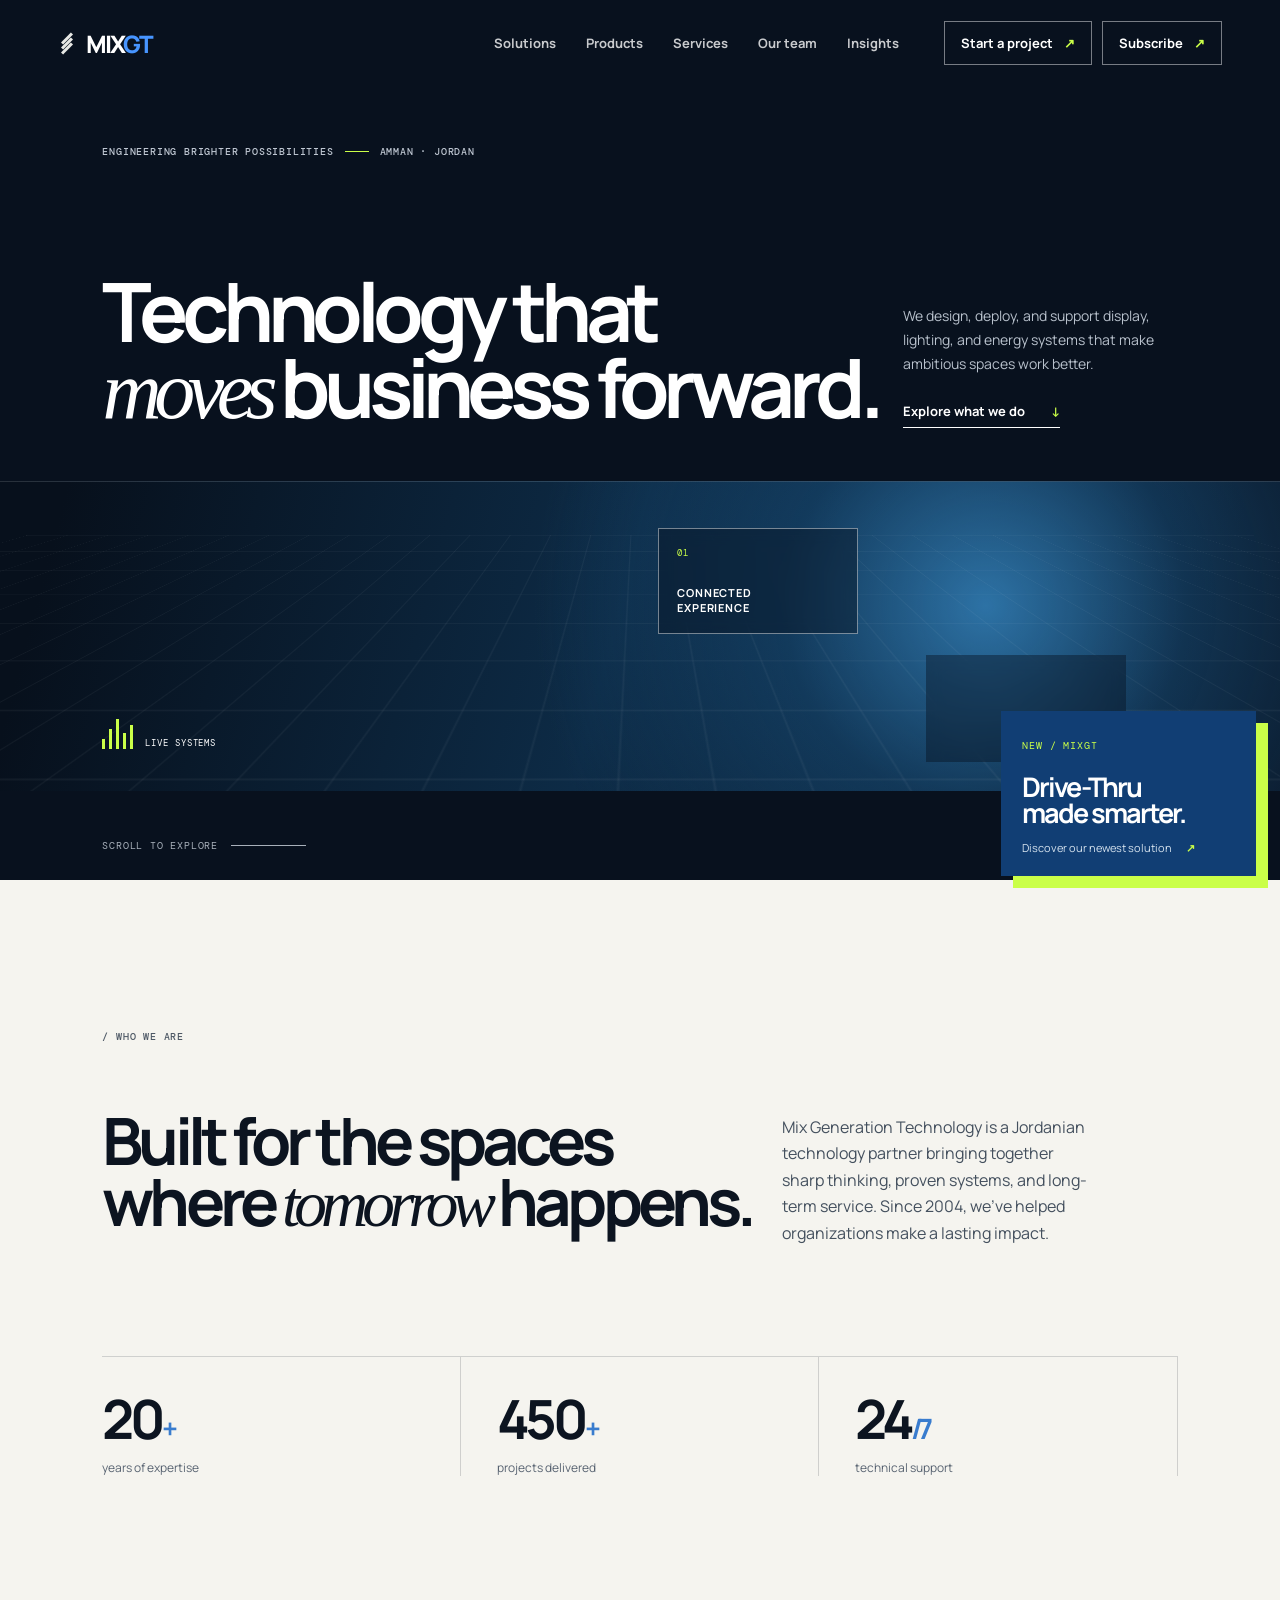
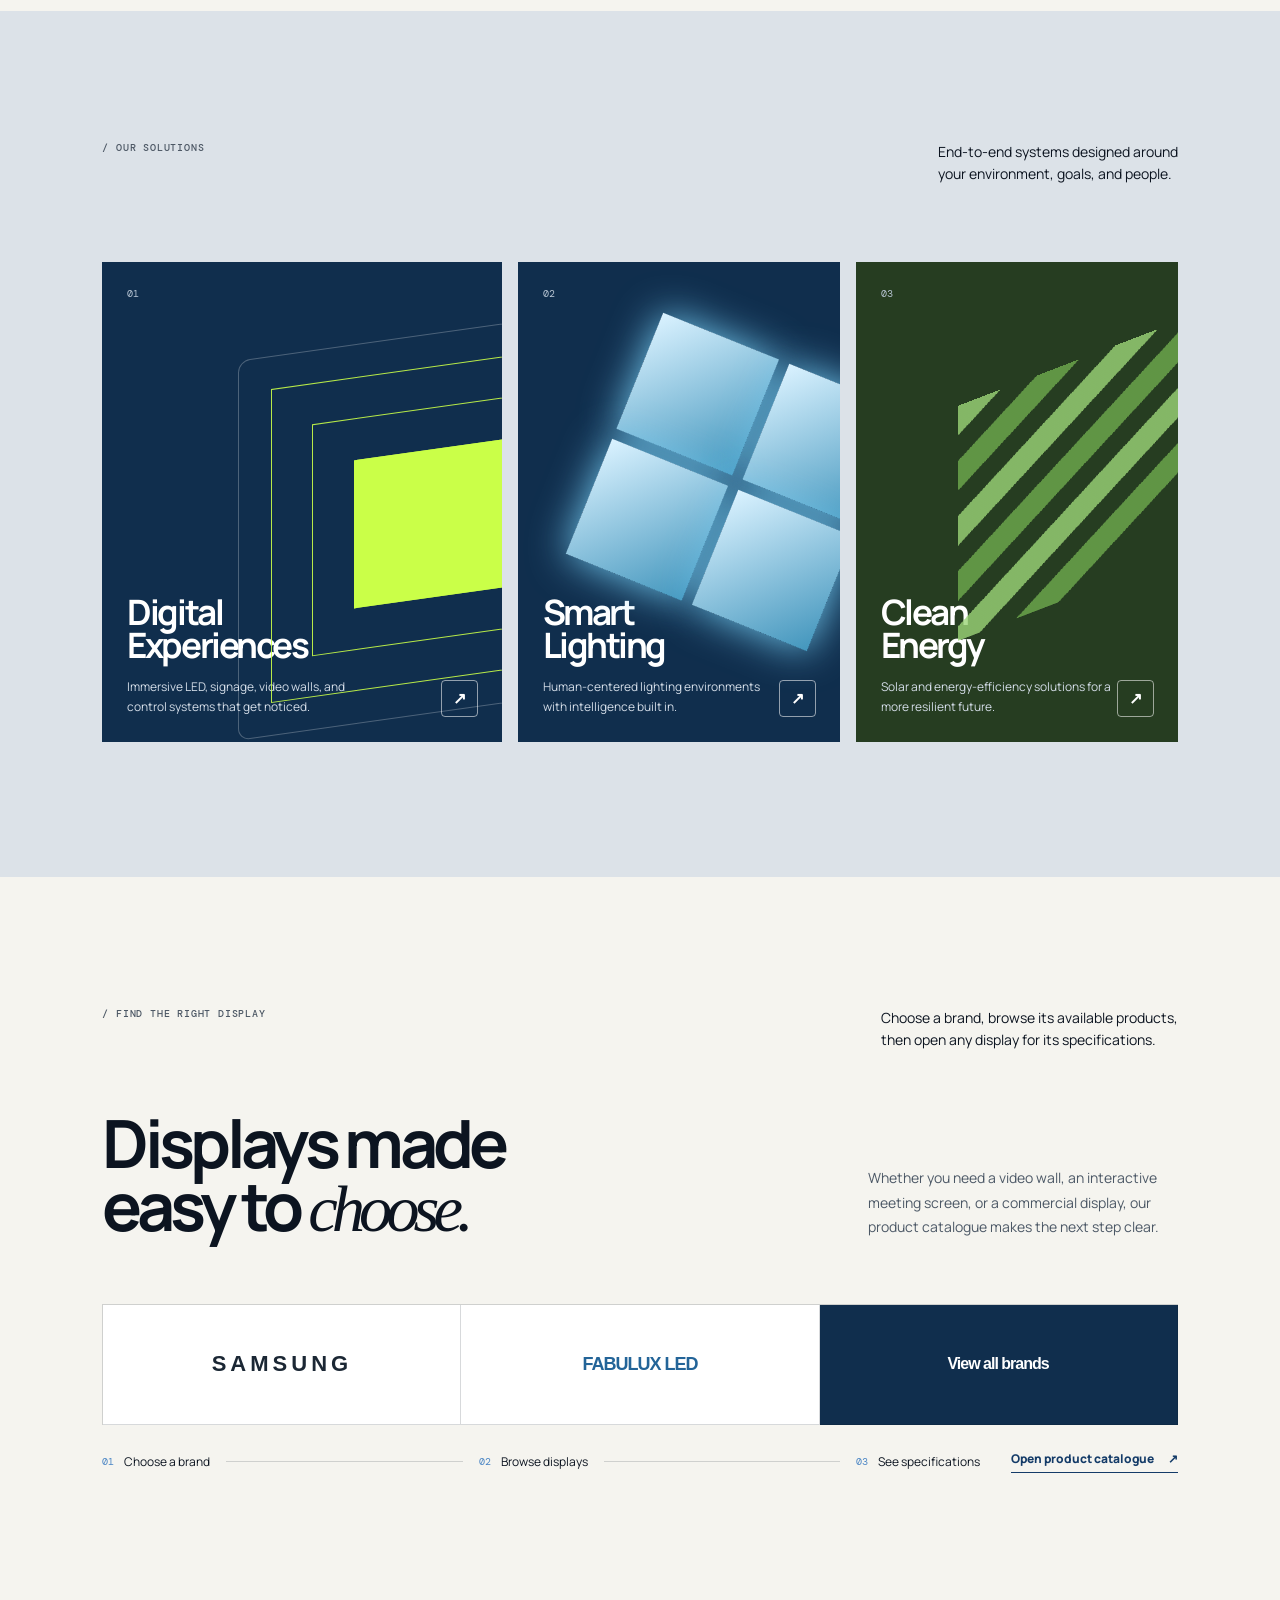
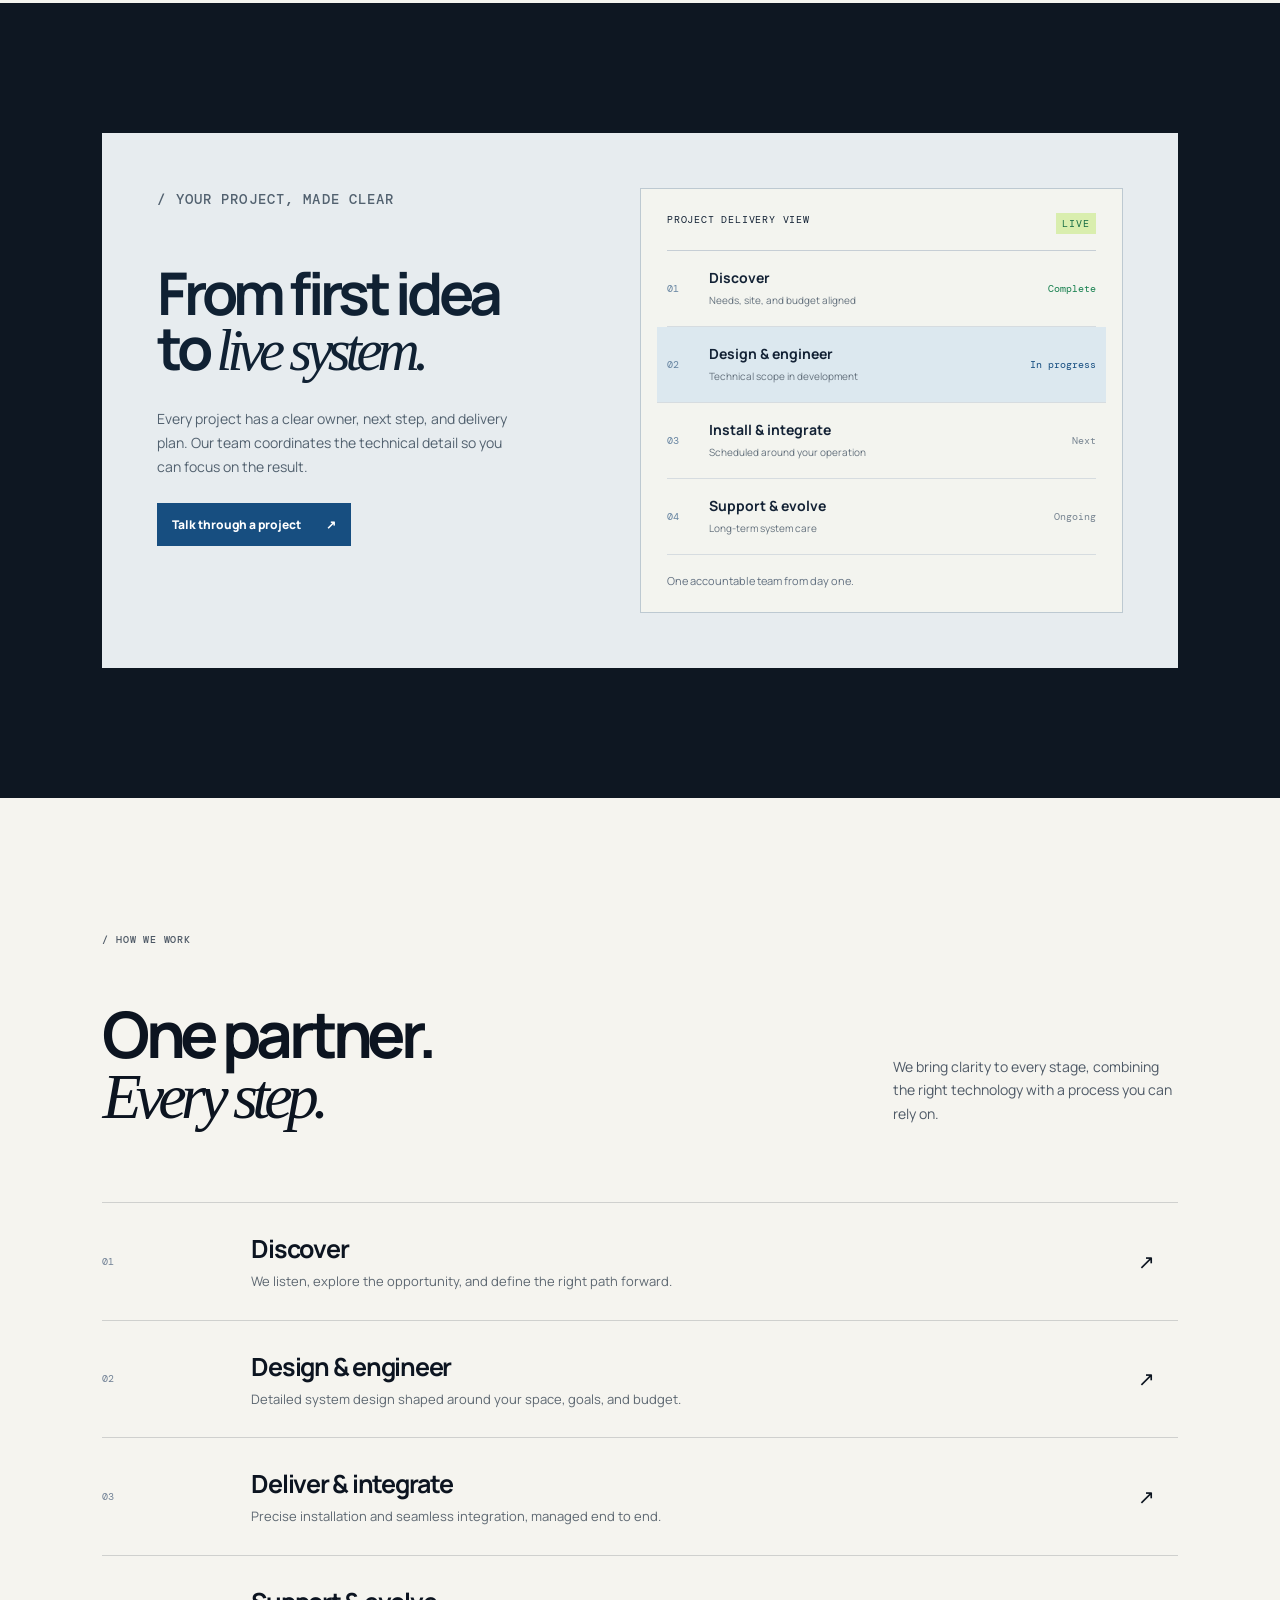
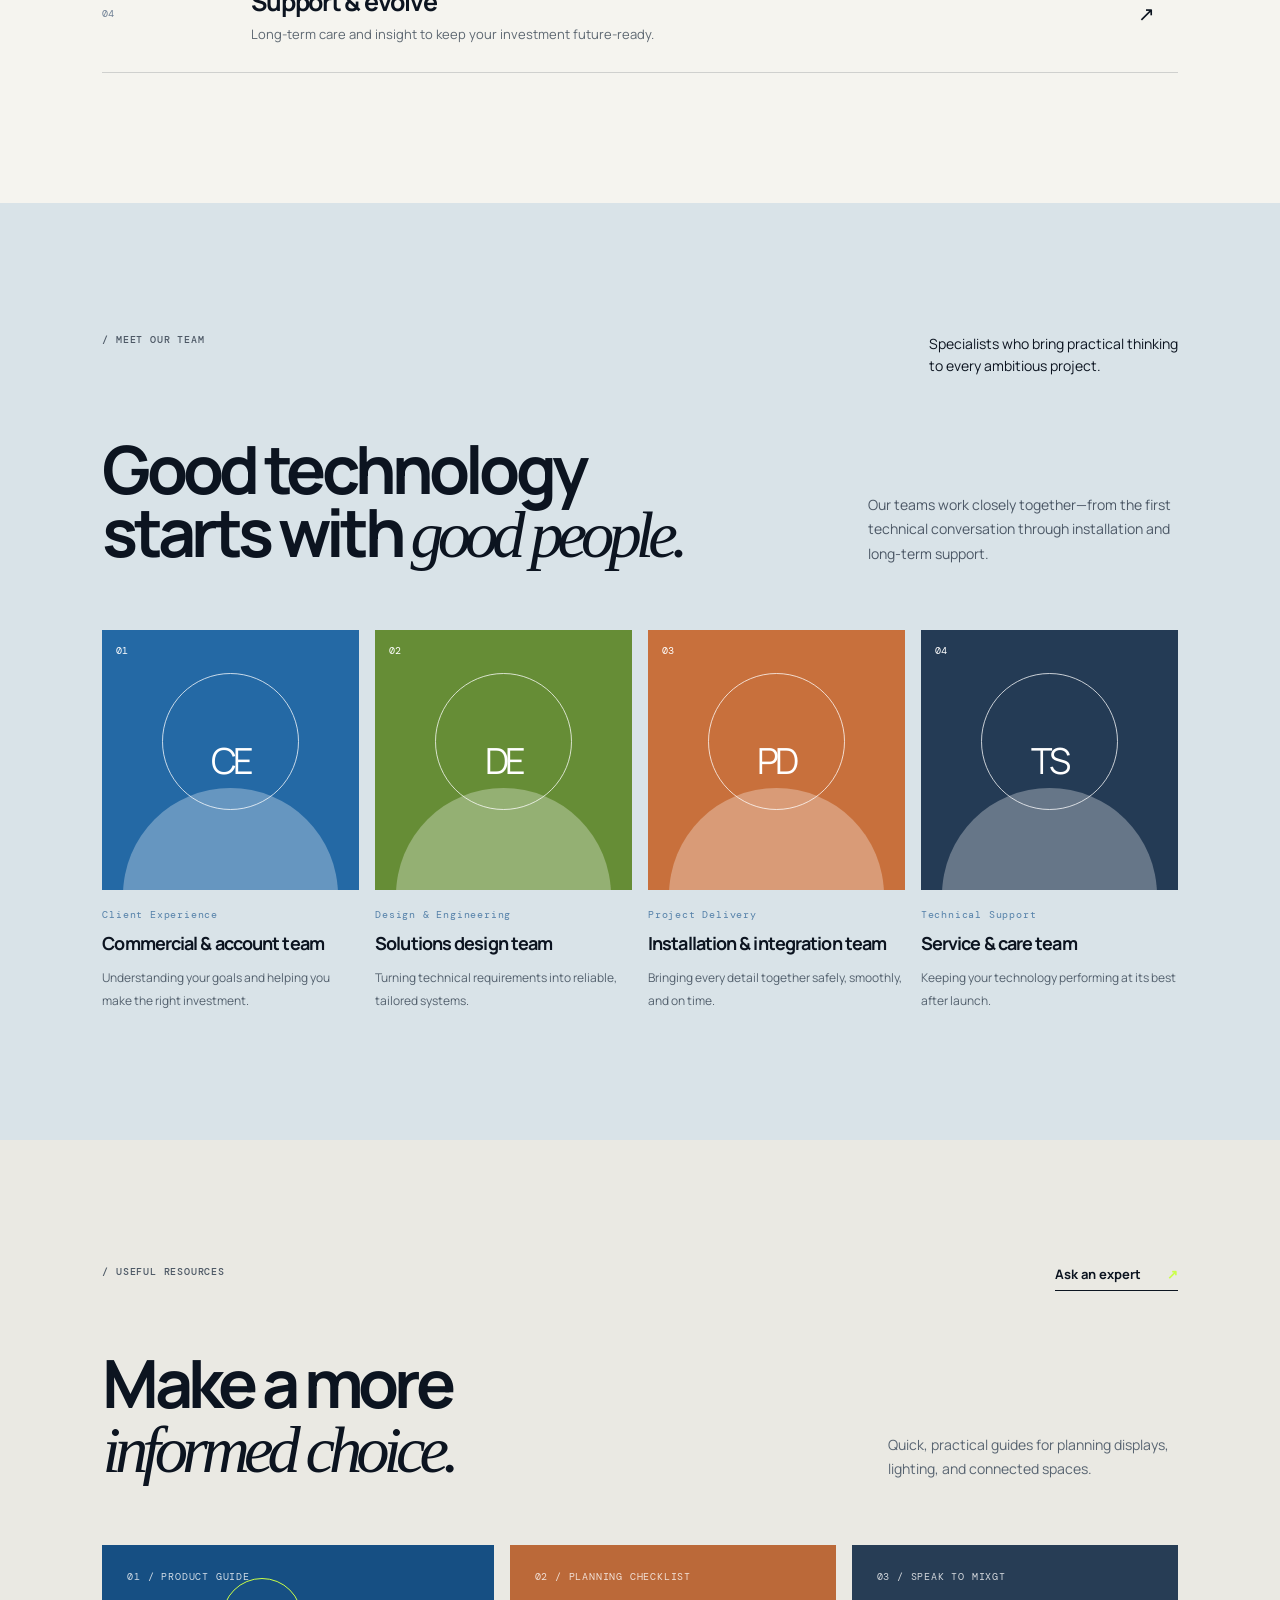
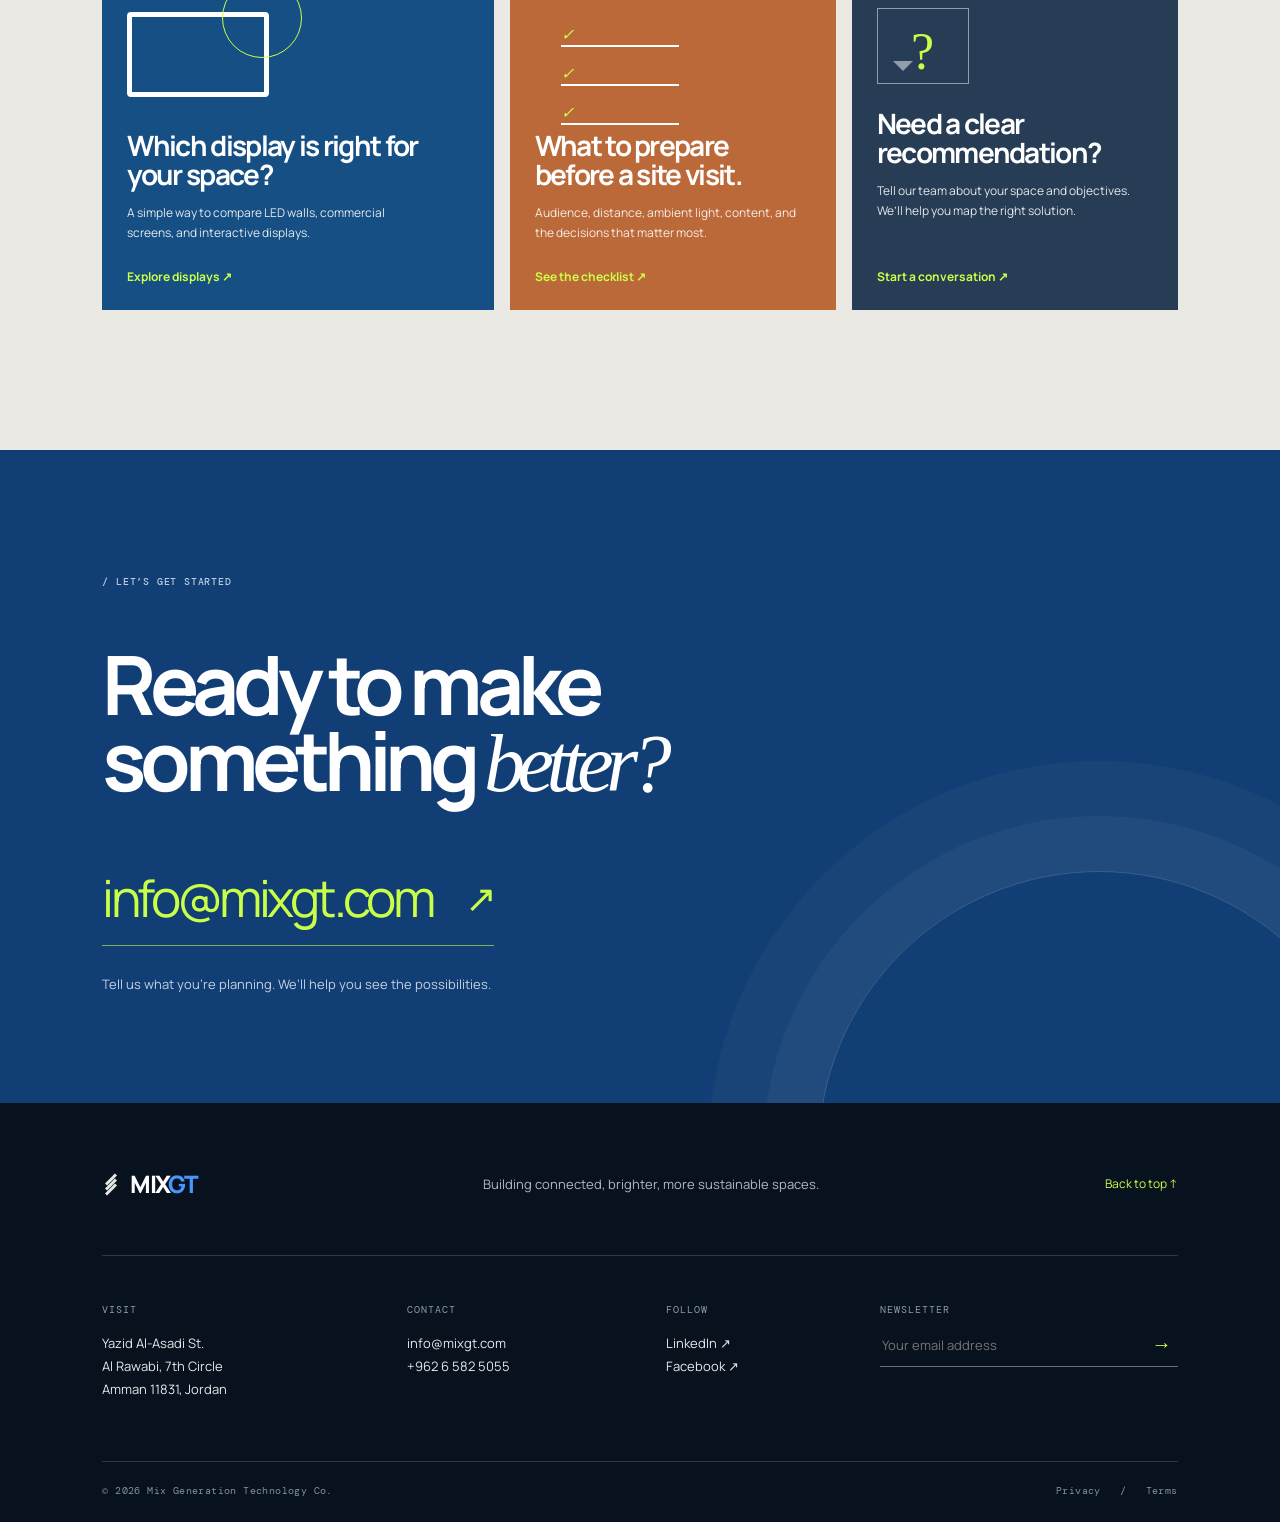
==== commit edb09db2: "Add files via upload" ====
--- a/index.html
+++ b/index.html
@@ -1,4 +1,4 @@
-<!doctype html>
+ <!doctype html>
 <html lang="en">
   <head>
     <meta charset="UTF-8" />
@@ -54,7 +54,7 @@
       <section class="product-preview section-pad" id="products">
         <div class="section-top"><p class="section-label">/ Find the right display</p><p>Choose a brand, browse its available products,<br />then open any display for its specifications.</p></div>
         <div class="product-intro"><h2>Displays made<br />easy to <em>choose.</em></h2><p>Whether you need a video wall, an interactive meeting screen, or a commercial display, our product catalogue makes the next step clear.</p></div>
-        <div class="brand-preview-grid"><a href="products.html?brand=samsung" class="brand-preview samsung">SAMSUNG <span>↗</span></a><a href="products.html?brand=absen" class="brand-preview absen">Absen <span>↗</span></a><a href="products.html?brand=fabulux" class="brand-preview fabulux">FABULUX LED <span>↗</span></a><a href="products.html?brand=leyard" class="brand-preview leyard">LEYARD <span>↗</span></a><a href="products.html?brand=nexvoo" class="brand-preview nexvoo">nexvoo <span>↗</span></a><a href="products.html" class="brand-preview all-brands">View all brands <span>→</span></a></div>
+        <div class="brand-preview-grid"><a href="products.html?brand=samsung" class="brand-preview samsung">SAMSUNG <span>↗<a href="products.html?brand=fabulux" class="brand-preview fabulux">FABULUX LED <span>↗</span></a><a href="products.html" class="brand-preview all-brands">View all brands <span>→</span></a></div>
         <div class="catalog-steps"><div><b>01</b><span>Choose a brand</span></div><i></i><div><b>02</b><span>Browse displays</span></div><i></i><div><b>03</b><span>See specifications</span></div><a href="products.html">Open product catalogue <b>↗</b></a></div>
       </section>
 
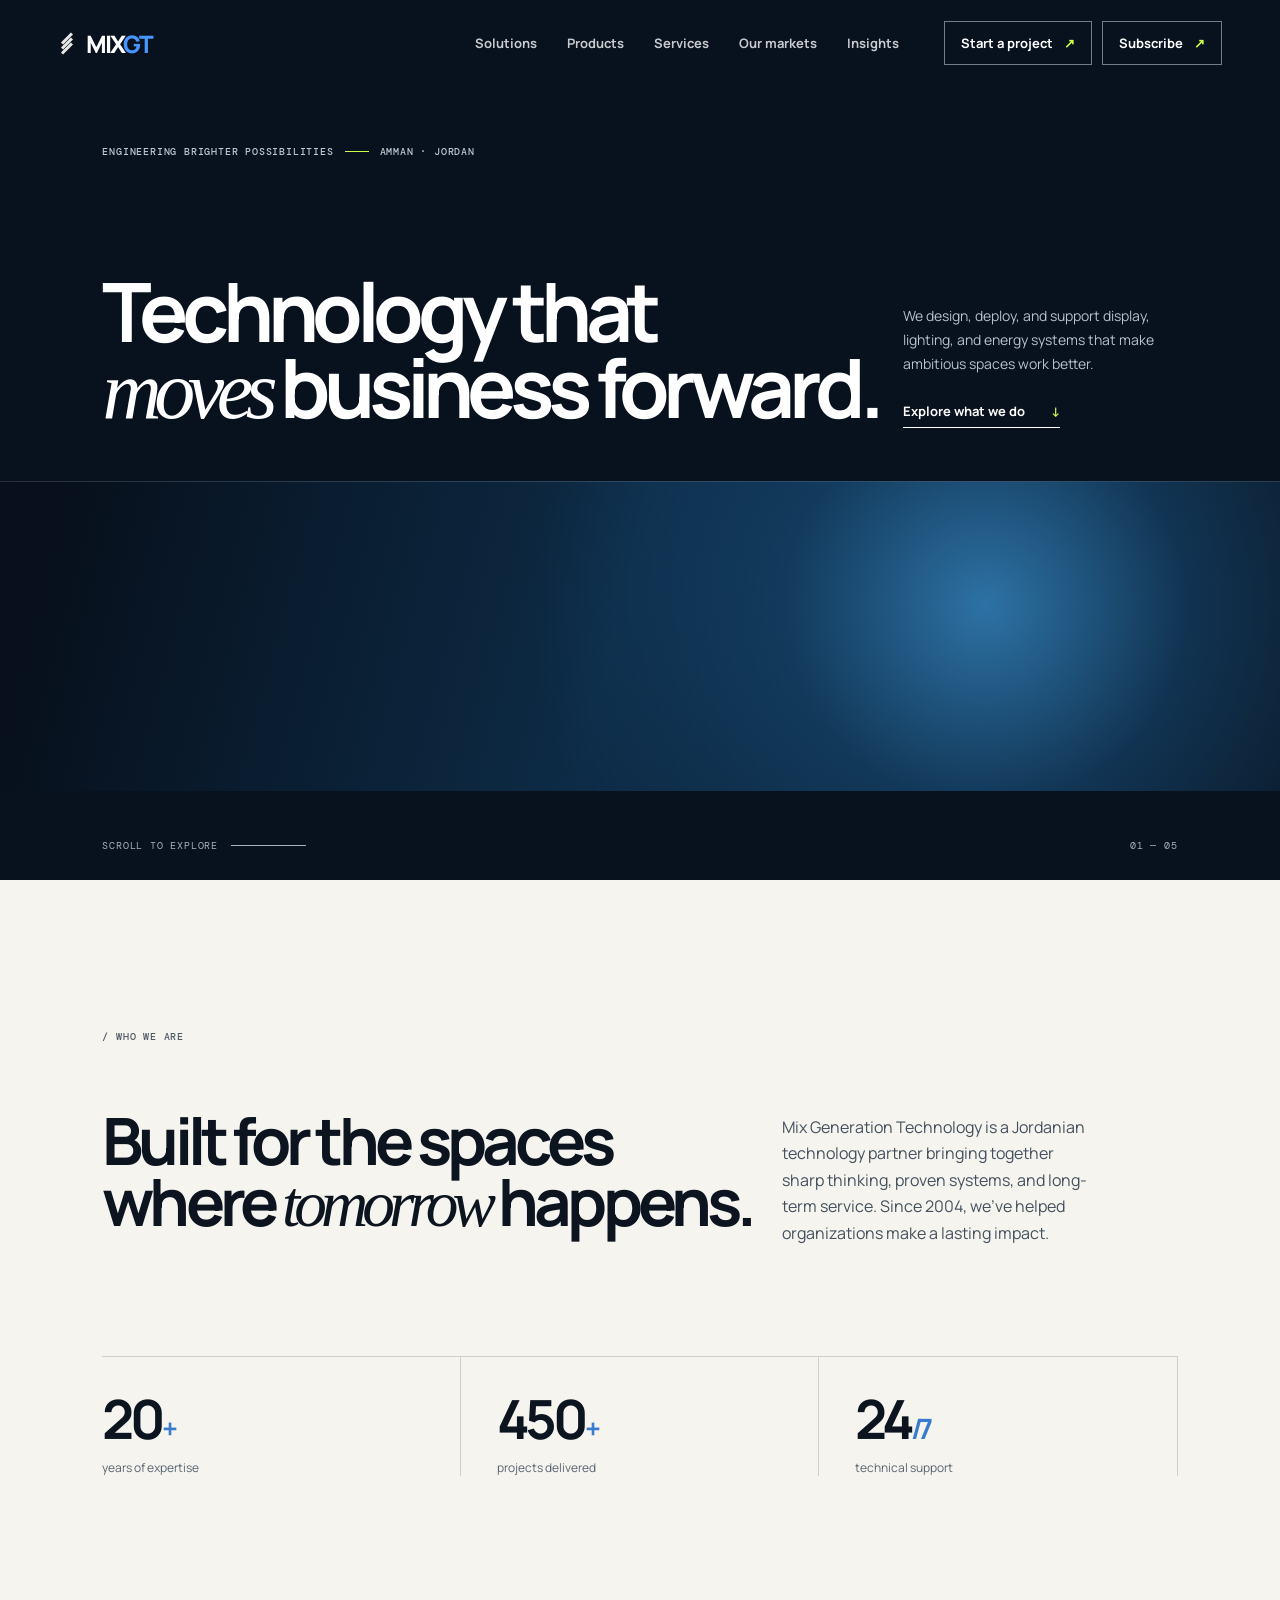
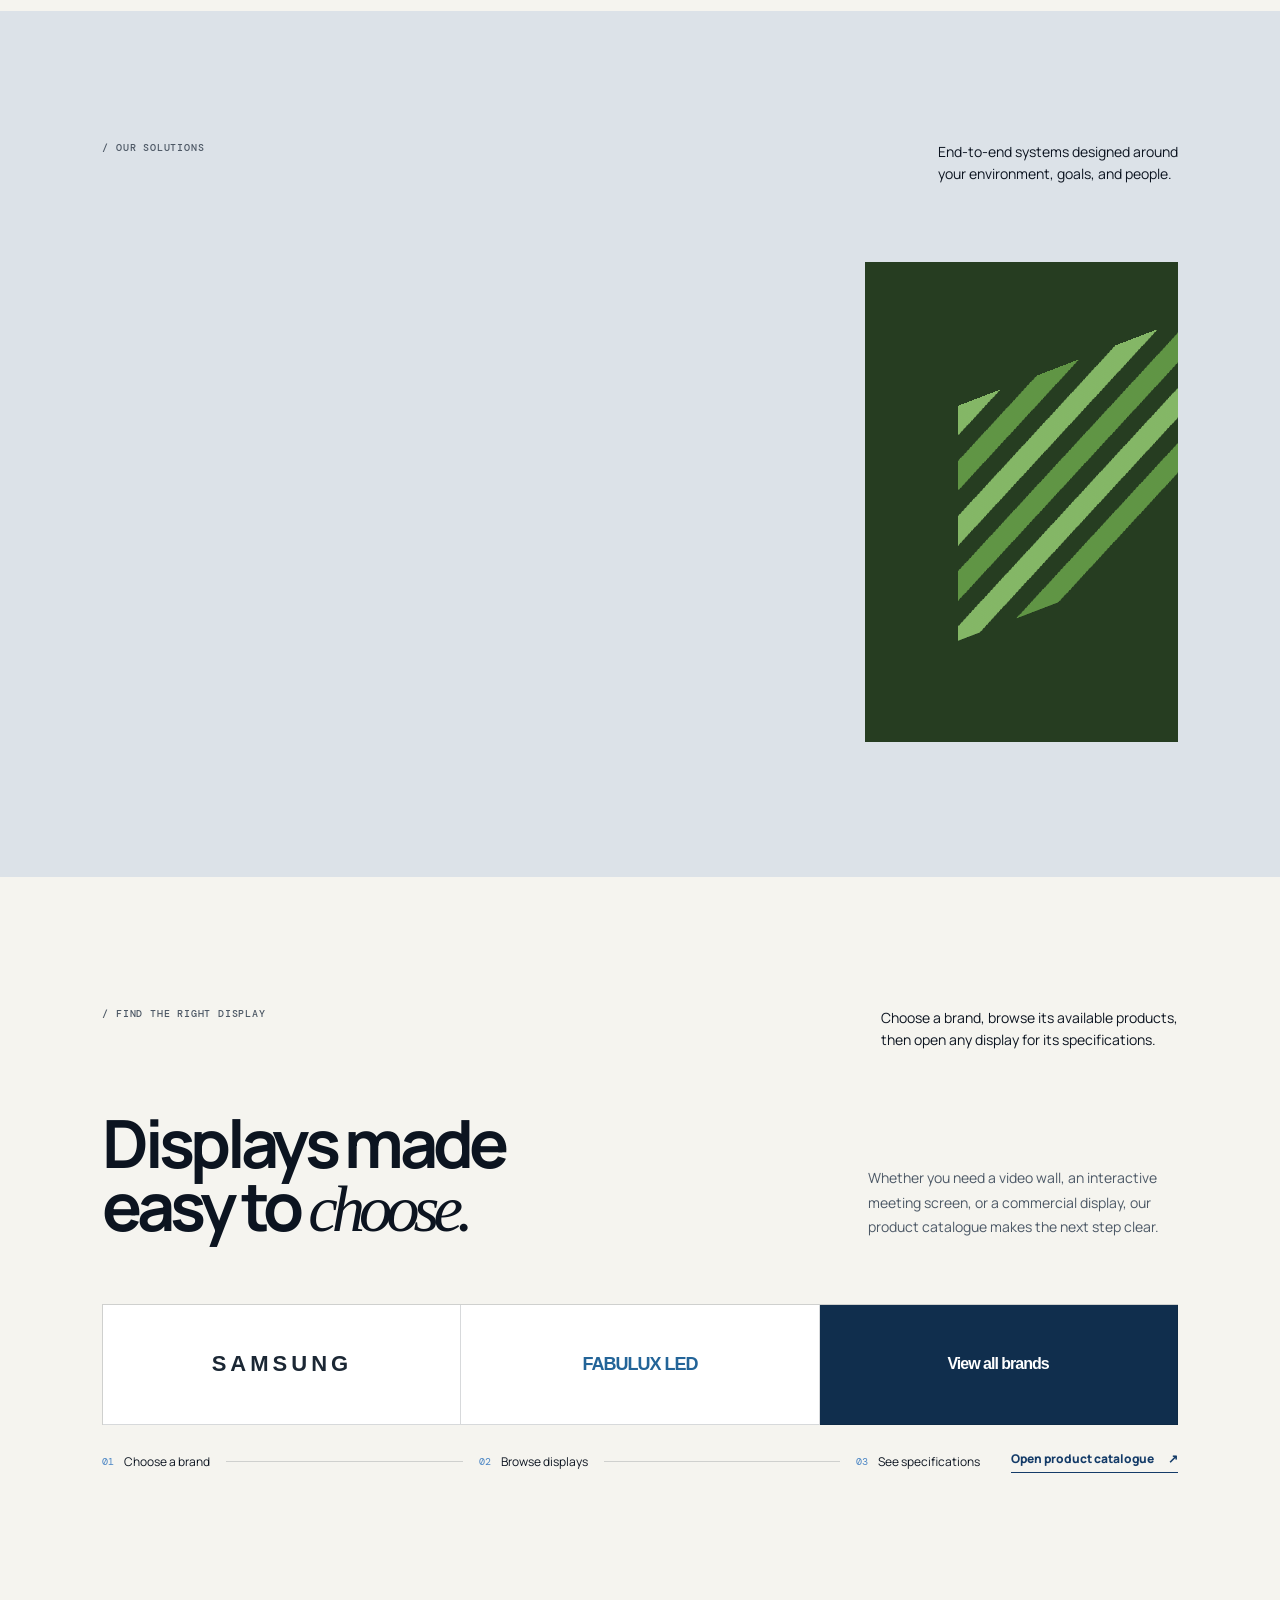
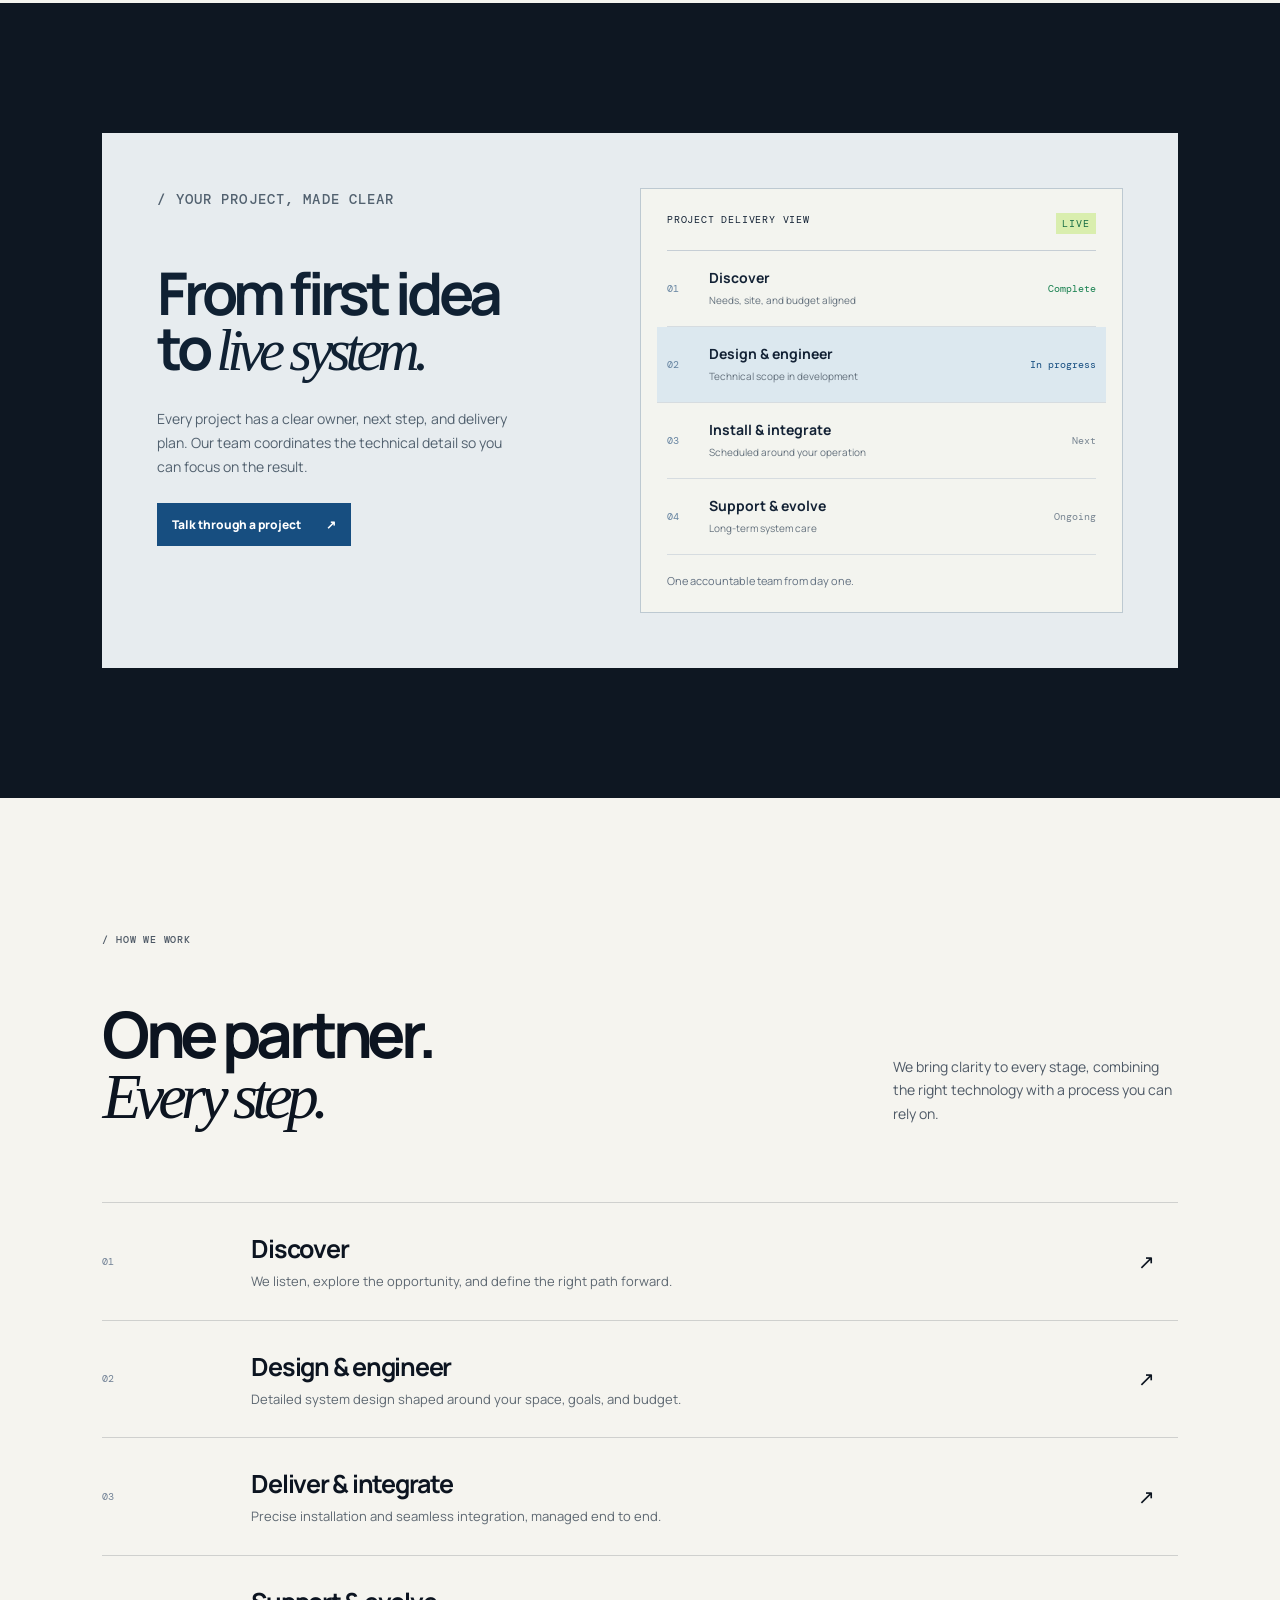
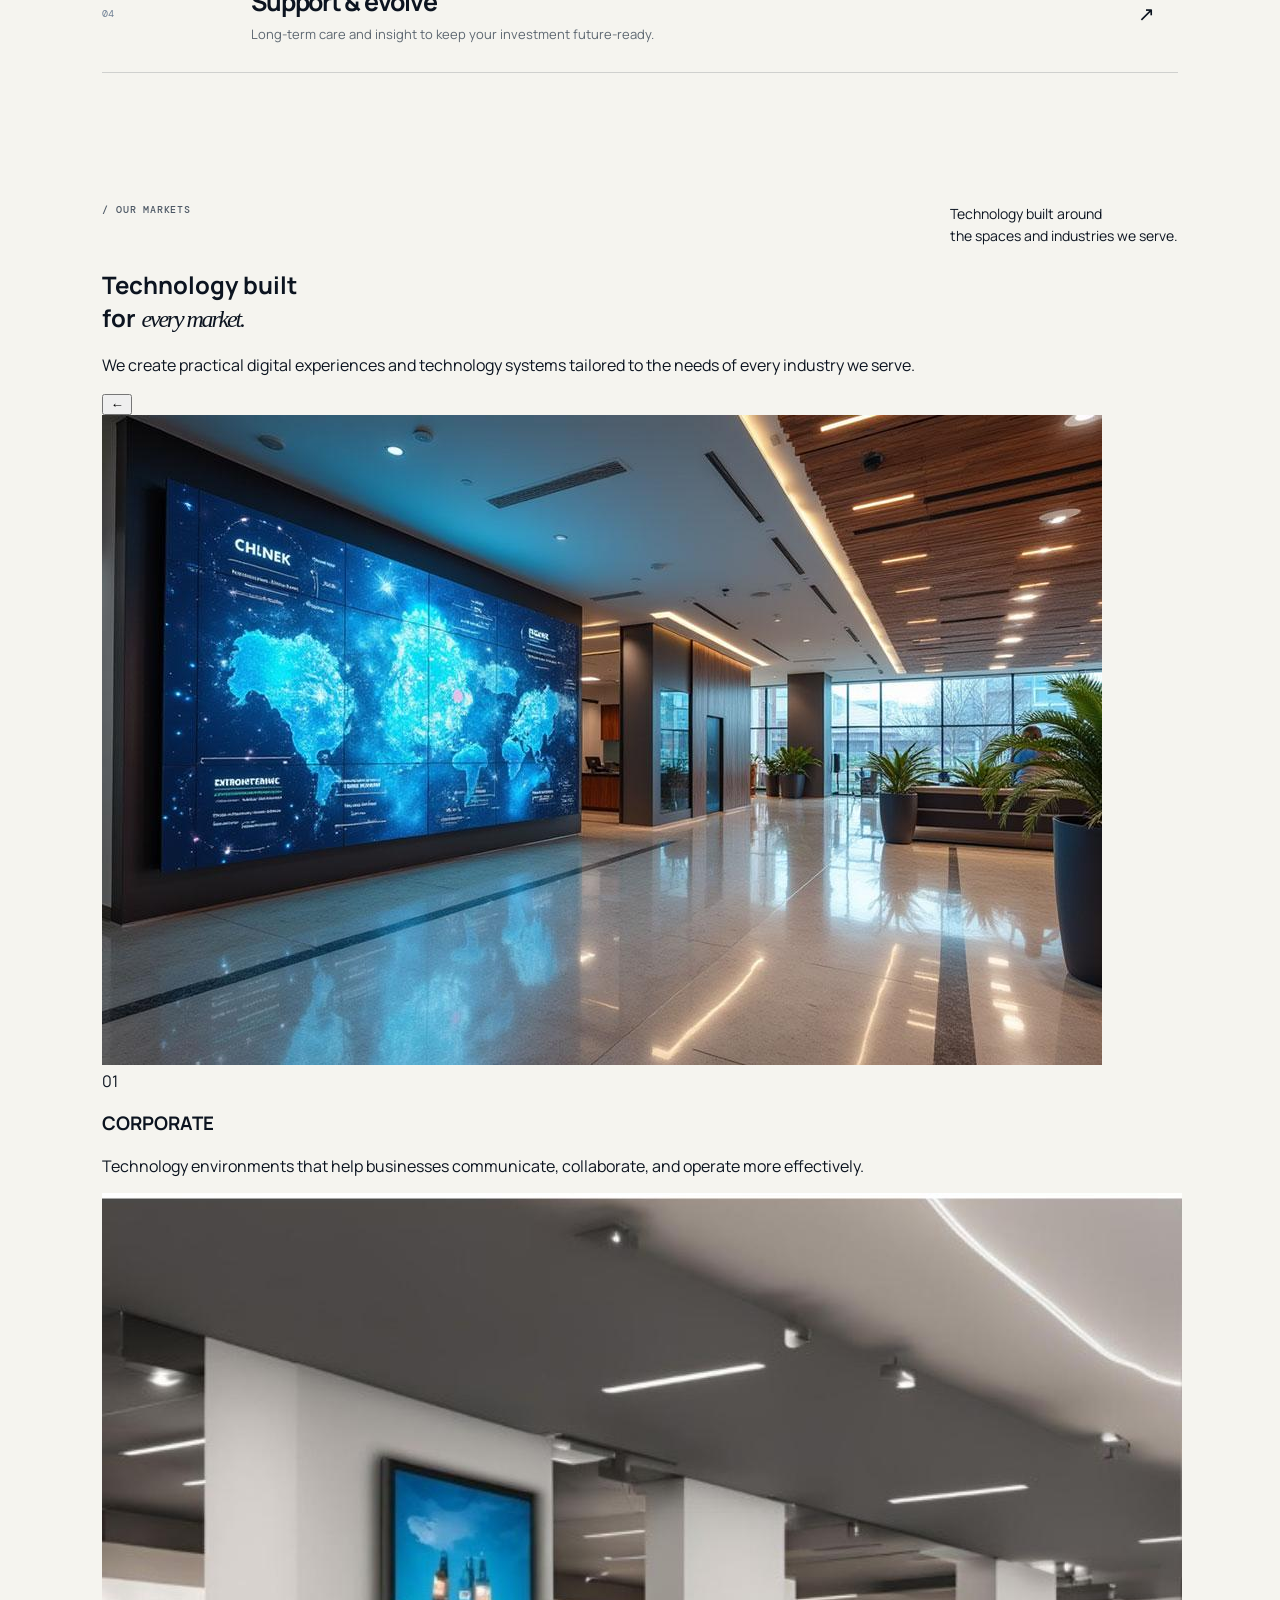
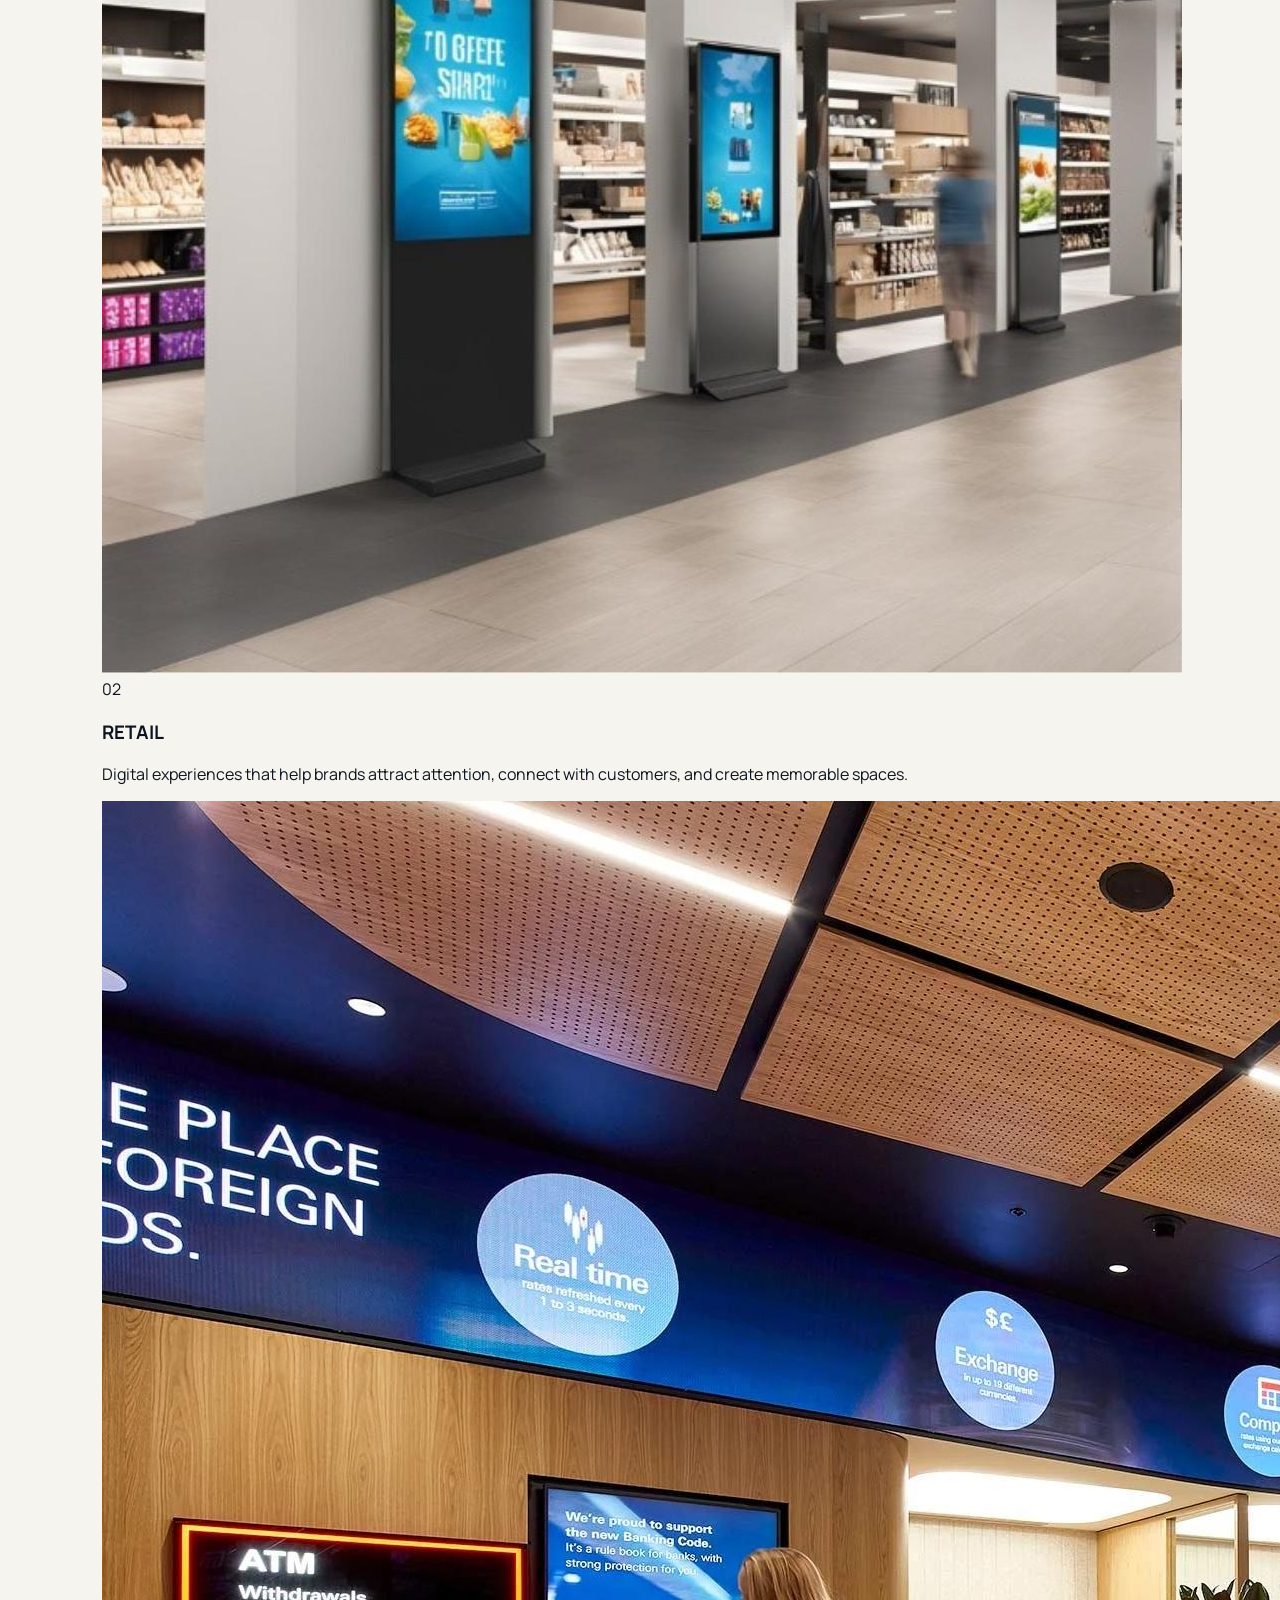
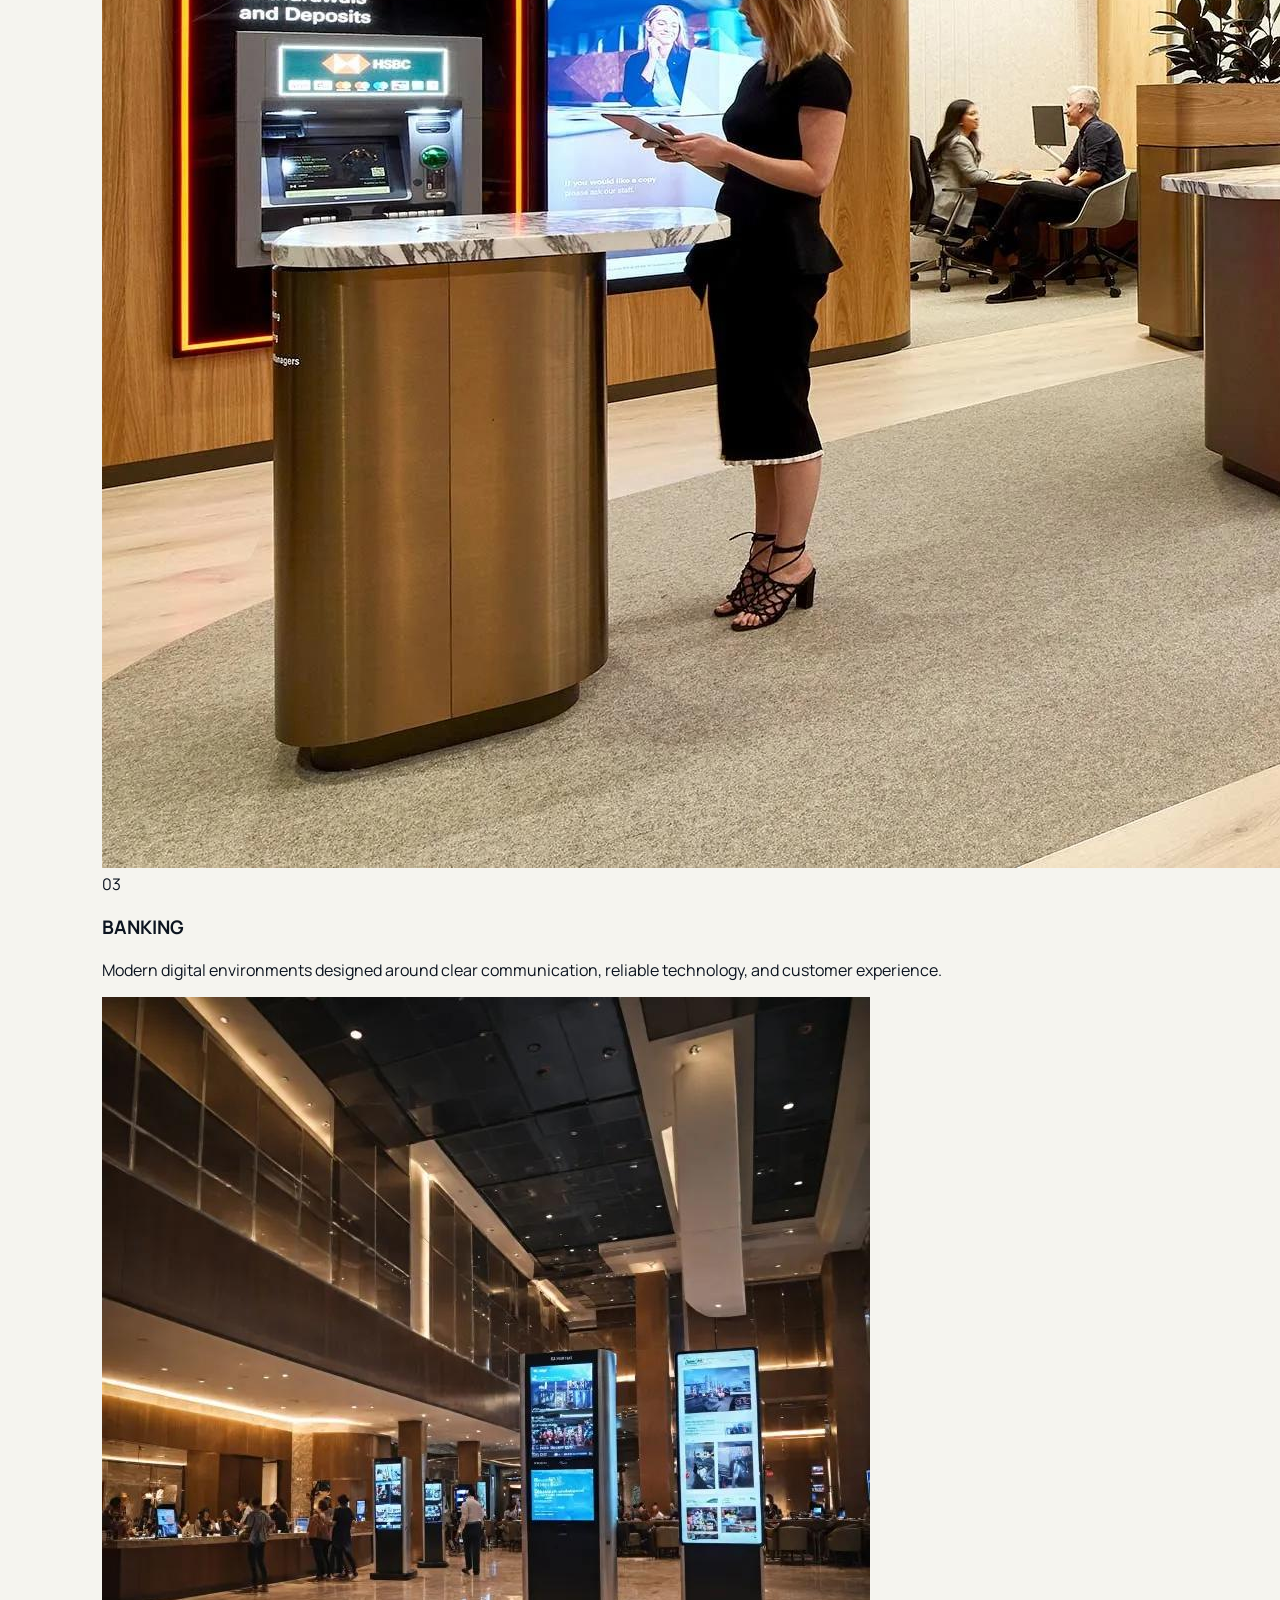
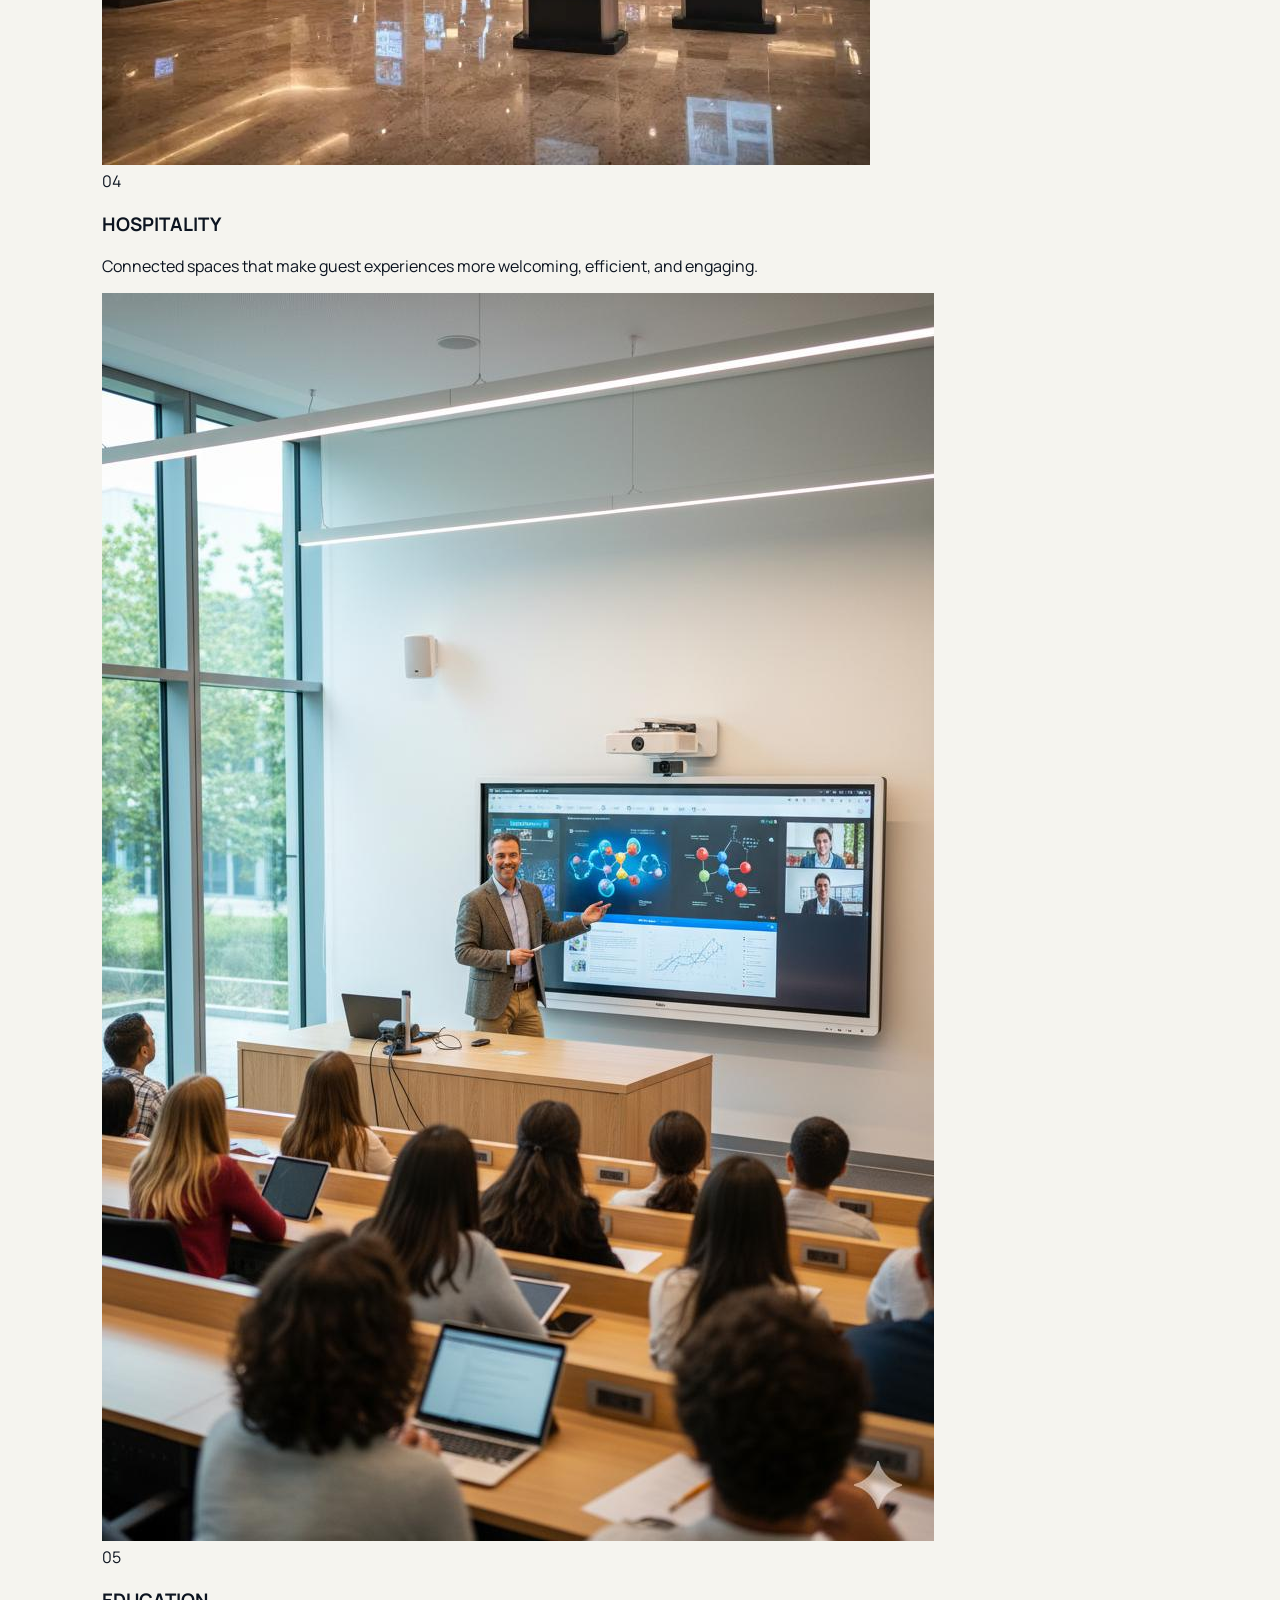
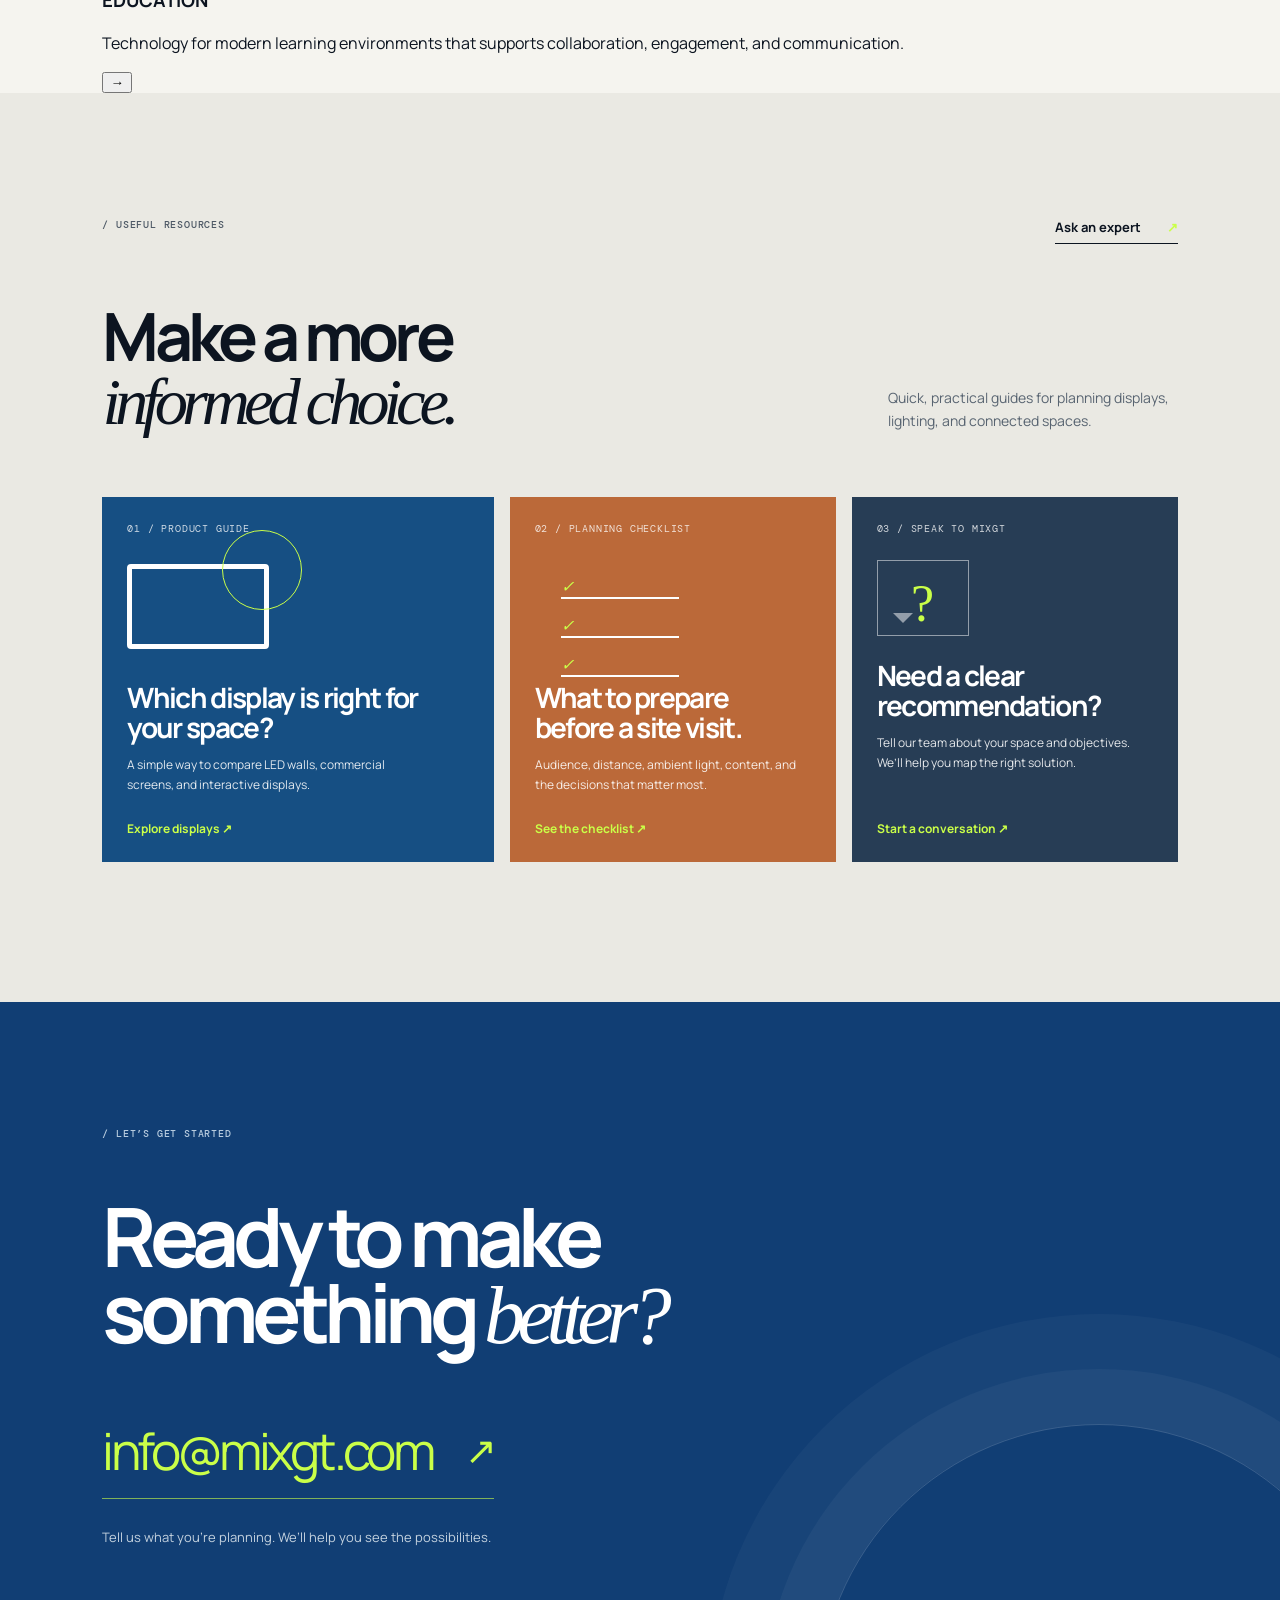
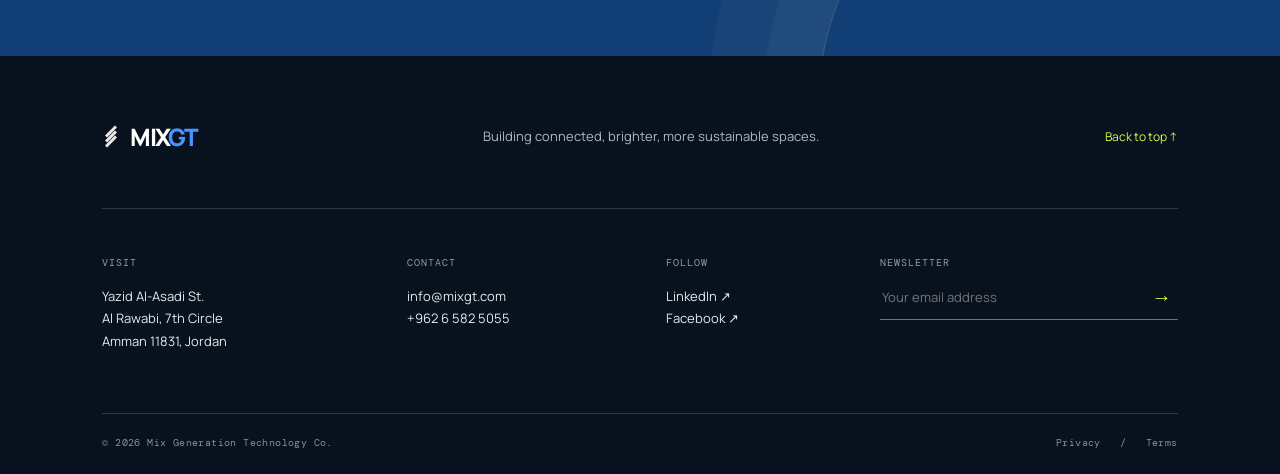
==== commit f891baf1: "Add files via upload" ====
--- a/index.html
+++ b/index.html
@@ -11,12 +11,108 @@
     <link rel="stylesheet" href="styles.css" />
   </head>
   <body>
-    <aside class="news-popup" aria-label="Latest news"><a href="drivethru.html"><span>NEW / MIXGT</span><strong>Drive-Thru<br />made smarter.</strong><p>Discover our newest solution <b>↗</b></p></a></aside><style>.news-popup{position:fixed;right:24px;bottom:24px;z-index:20;width:255px;background:#113e74;box-shadow:12px 12px 0 #caff48;animation:newsIn .55s ease-out}.news-popup a{display:block;padding:21px;color:#fff;text-decoration:none}.news-popup span{font:10px "DM Mono",monospace;letter-spacing:.09em;color:#caff48}.news-popup strong{display:block;margin:20px 0 15px;font-size:27px;letter-spacing:-.07em;line-height:.94}.news-popup p{margin:0;font-size:11px;color:#d5e2ee}.news-popup b{color:#caff48;margin-left:12px}@keyframes newsIn{from{opacity:0;transform:translateY(24px)}to{opacity:1;transform:none}}@media(max-width:700px){.news-popup{right:16px;bottom:16px;width:220px}.news-popup a{padding:17px}.news-popup strong{font-size:23px;margin:15px 0 12px}}</style>
+<aside class="news-popup" aria-label="Latest news">
+  <a href="drivethru.html">
+    <span>NEW / MIXGT</span>
+    <strong>Drive-Thru<br />made smarter.</strong>
+    <p>Discover our newest solution <b>↗</b></p>
+  </a>
+</aside>
+<style>
+.news-popup {
+  position: fixed;
+  right: 24px;
+  bottom: 24px;
+  z-index: 20;
+  width: 255px;
+
+  background: #113e74;
+  box-shadow: 12px 12px 0 #caff48;
+
+  opacity: 0;
+  visibility: hidden;
+  transform: translateY(24px);
+
+  transition:
+    opacity .55s ease,
+    transform .55s ease,
+    visibility .55s ease;
+}
+
+.news-popup.is-visible {
+  opacity: 1;
+  visibility: visible;
+  transform: translateY(0);
+}
+
+.news-popup a {
+  display: block;
+  padding: 21px;
+  color: #fff;
+  text-decoration: none;
+}
+
+.news-popup span {
+  font: 10px "DM Mono", monospace;
+  letter-spacing: .09em;
+  color: #caff48;
+}
+
+.news-popup strong {
+  display: block;
+  margin: 20px 0 15px;
+  font-size: 27px;
+  letter-spacing: -.07em;
+  line-height: .94;
+}
+
+.news-popup p {
+  margin: 0;
+  font-size: 11px;
+  color: #d5e2ee;
+}
+
+.news-popup b {
+  color: #caff48;
+  margin-left: 12px;
+}
+
+@media(max-width:700px) {
+  .news-popup {
+    right: 16px;
+    bottom: 16px;
+    width: 220px;
+  }
+
+  .news-popup a {
+    padding: 17px;
+  }
+
+  .news-popup strong {
+    font-size: 23px;
+    margin: 15px 0 12px;
+  }
+}
+</style>
+
+<script>
+window.addEventListener('scroll', function () {
+  const newsPopup = document.querySelector('.news-popup');
+
+  if (!newsPopup) return;
+
+  if (window.scrollY > 180) {
+    newsPopup.classList.add('is-visible');
+  } else {
+    newsPopup.classList.remove('is-visible');
+  }
+});
+</script>
     <div class="page-glow"></div>
     <header class="site-header">
       <a class="brand" href="#top" aria-label="MixGT home"><span class="brand-mark"><i></i><i></i><i></i></span><span>MIX<span>GT</span></span></a>
       <nav class="desktop-nav" aria-label="Main navigation">
-        <a href="#solutions">Solutions</a><a href="products.html">Products</a><a href="#services">Services</a><a href="#team">Our team</a><a href="#insights">Insights</a>
+        <a href="#solutions">Solutions</a><a href="products.html">Products</a><a href="#services">Services</a><a href="#markets">Our markets</a><a href="#insights">Insights</a>
       </nav>
       <a class="header-cta" href="#contact">Start a project <span>↗</span></a><a class="header-cta" href="subscribe.html" style="margin-left:10px">Subscribe <span>↗</span></a>
       <button class="menu-toggle" aria-label="Open menu" aria-expanded="false"><span></span><span></span></button>
@@ -29,10 +125,23 @@
           <h1>Technology that<br /><em>moves</em> business forward.</h1>
           <div class="hero-side"><p>We design, deploy, and support display, lighting, and energy systems that make ambitious spaces work better.</p><a class="text-link" href="#solutions">Explore what we do <b>↓</b></a></div>
         </div>
-        <div class="hero-visual" aria-label="Abstract display technology visualization">
-          <div class="visual-grid"></div><div class="visual-orb orb-one"></div><div class="visual-orb orb-two"></div><div class="display-panel panel-one"><span>01</span><b>CONNECTED<br />EXPERIENCE</b></div><div class="display-panel panel-two"><span>02</span><b>ENERGY IN<br />MOTION</b></div>
-          <div class="signal"><i></i><i></i><i></i><i></i><i></i><small>LIVE SYSTEMS</small></div>
-        </div>
+       <div class="hero-visual">
+
+  <video
+    class="hero-video"
+    autoplay
+    muted
+    loop
+    playsinline
+    preload="auto"
+    aria-hidden="true"
+  >
+    <source src="0916 (1).mp4" type="video/mp4" />
+  </video>
+
+  <div class="hero-video-overlay"></div>
+
+</div>
         <div class="hero-foot"><span>SCROLL TO EXPLORE</span><div class="scroll-line"></div><span>01 — 05</span></div>
       </section>
 
@@ -58,13 +167,176 @@
         <div class="catalog-steps"><div><b>01</b><span>Choose a brand</span></div><i></i><div><b>02</b><span>Browse displays</span></div><i></i><div><b>03</b><span>See specifications</span></div><a href="products.html">Open product catalogue <b>↗</b></a></div>
       </section>
 
-
       <section class="feature-wrap section-pad"><div class="feature project-board"><div class="feature-copy"><p class="section-label">/ Your project, made clear</p><h2>From first idea<br />to <em>live system.</em></h2><p>Every project has a clear owner, next step, and delivery plan. Our team coordinates the technical detail so you can focus on the result.</p><a class="button light-button" href="#contact">Talk through a project <span>↗</span></a></div><div class="project-status"><div class="project-status-head"><span>PROJECT DELIVERY VIEW</span><i>LIVE</i></div><div class="project-row complete"><b>01</b><div><strong>Discover</strong><small>Needs, site, and budget aligned</small></div><em>Complete</em></div><div class="project-row active"><b>02</b><div><strong>Design & engineer</strong><small>Technical scope in development</small></div><em>In progress</em></div><div class="project-row"><b>03</b><div><strong>Install & integrate</strong><small>Scheduled around your operation</small></div><em>Next</em></div><div class="project-row"><b>04</b><div><strong>Support & evolve</strong><small>Long-term system care</small></div><em>Ongoing</em></div><p>One accountable team from day one.</p></div></div></section>
 
       <section class="services section-pad" id="services"><p class="section-label">/ How we work</p><div class="service-head"><h2>One partner.<br /><em>Every step.</em></h2><p>We bring clarity to every stage, combining the right technology with a process you can rely on.</p></div><ol class="service-list"><li><span>01</span><div><h3>Discover</h3><p>We listen, explore the opportunity, and define the right path forward.</p></div><b>↗</b></li><li><span>02</span><div><h3>Design & engineer</h3><p>Detailed system design shaped around your space, goals, and budget.</p></div><b>↗</b></li><li><span>03</span><div><h3>Deliver & integrate</h3><p>Precise installation and seamless integration, managed end to end.</p></div><b>↗</b></li><li><span>04</span><div><h3>Support & evolve</h3><p>Long-term care and insight to keep your investment future-ready.</p></div><b>↗</b></li></ol></section>
 
-      <section class="team section-pad" id="team"><div class="section-top"><p class="section-label">/ Meet our team</p><p>Specialists who bring practical thinking<br />to every ambitious project.</p></div><div class="team-intro"><h2>Good technology<br />starts with <em>good people.</em></h2><p>Our teams work closely together—from the first technical conversation through installation and long-term support.</p></div><div class="team-grid"><article><div class="team-portrait portrait-blue"><span>01</span><b>CE</b></div><p>Client Experience</p><h3>Commercial & account team</h3><small>Understanding your goals and helping you make the right investment.</small></article><article><div class="team-portrait portrait-lime"><span>02</span><b>DE</b></div><p>Design & Engineering</p><h3>Solutions design team</h3><small>Turning technical requirements into reliable, tailored systems.</small></article><article><div class="team-portrait portrait-orange"><span>03</span><b>PD</b></div><p>Project Delivery</p><h3>Installation & integration team</h3><small>Bringing every detail together safely, smoothly, and on time.</small></article><article><div class="team-portrait portrait-dark"><span>04</span><b>TS</b></div><p>Technical Support</p><h3>Service & care team</h3><small>Keeping your technology performing at its best after launch.</small></article></div></section>
-
+<section class="markets section-pad" id="markets">
+
+  <div class="section-top">
+    <p class="section-label">/ Our markets</p>
+    <p>
+      Technology built around<br />
+      the spaces and industries we serve.
+    </p>
+  </div>
+
+  <div class="markets-intro">
+    <h2>
+      Technology built<br />
+      for <em>every market.</em>
+    </h2>
+
+    <p>
+      We create practical digital experiences and technology
+      systems tailored to the needs of every industry we serve.
+    </p>
+  </div>
+
+  <div class="markets-slider">
+
+    <button class="markets-arrow markets-prev" id="marketsPrev">
+      ←
+    </button>
+
+    <div class="markets-track" id="marketsTrack">
+
+      <!-- 01 -->
+      <article class="market-card">
+
+        <div class="market-image">
+          <img
+            src="samsung-pdfs/CORPORATE.jpg"
+            alt="Corporate"
+          />
+
+          
+        </div>
+
+        <div class="market-content">
+          <span>01</span>
+
+          <h3>CORPORATE</h3>
+
+          <p>
+            Technology environments that help businesses
+            communicate, collaborate, and operate more effectively.
+          </p>
+        </div>
+
+      </article>
+
+
+      <!-- 02 -->
+      <article class="market-card">
+
+        <div class="market-image">
+          <img
+            src="samsung-pdfs/RETAIL.jpg"
+            alt="Retail"
+          />
+
+        
+        </div>
+
+        <div class="market-content">
+          <span>02</span>
+
+          <h3>RETAIL</h3>
+
+          <p>
+            Digital experiences that help brands attract attention,
+            connect with customers, and create memorable spaces.
+          </p>
+        </div>
+
+      </article>
+
+
+      <article class="market-card">
+
+        <div class="market-image">
+          <img
+            src="samsung-pdfs/BANKING.jpg"
+            alt="Banking"
+          />
+
+         
+        </div>
+
+        <div class="market-content">
+          <span>03</span>
+
+          <h3>BANKING</h3>
+
+          <p>
+            Modern digital environments designed around clear
+            communication, reliable technology, and customer experience.
+          </p>
+        </div>
+
+      </article>
+
+
+
+      <!-- 04 -->
+      <article class="market-card">
+
+        <div class="market-image">
+          <img
+            src="samsung-pdfs/HOSPITALITY.jpg"
+            alt="Hospitality"
+          />
+
+        </div>
+
+        <div class="market-content">
+          <span>04</span>
+
+          <h3>HOSPITALITY</h3>
+
+          <p>
+            Connected spaces that make guest experiences more welcoming,
+            efficient, and engaging.
+          </p>
+        </div>
+
+      </article>
+
+
+      <!-- 05 -->
+      <article class="market-card">
+
+        <div class="market-image">
+          <img
+            src="samsung-pdfs/EDUCATION.jpg"
+            alt="Education"
+          />
+
+        </div>
+
+        <div class="market-content">
+          <span>05</span>
+
+          <h3>EDUCATION</h3>
+
+          <p>
+            Technology for modern learning environments that supports
+            collaboration, engagement, and communication.
+          </p>
+        </div>
+
+      </article>
+
+    </div>
+
+    <button class="markets-arrow markets-next" id="marketsNext">
+      →
+    </button>
+
+  </div>
+
+</section>
       <section class="insights section-pad" id="insights"><div class="section-top"><p class="section-label">/ Useful resources</p><a class="text-link" href="#contact">Ask an expert <b>↗</b></a></div><div class="resource-head"><h2>Make a more<br /><em>informed choice.</em></h2><p>Quick, practical guides for planning displays, lighting, and connected spaces.</p></div><div class="resource-grid"><a href="products.html" class="resource-card guide-card"><span>01 / PRODUCT GUIDE</span><div class="resource-icon screen-icon"></div><h3>Which display is right for your space?</h3><p>A simple way to compare LED walls, commercial screens, and interactive displays.</p><b>Explore displays ↗</b></a><a href="#contact" class="resource-card checklist-card"><span>02 / PLANNING CHECKLIST</span><div class="resource-icon check-icon"><i></i><i></i><i></i></div><h3>What to prepare before a site visit.</h3><p>Audience, distance, ambient light, content, and the decisions that matter most.</p><b>See the checklist ↗</b></a><a href="#contact" class="resource-card consult-card"><span>03 / SPEAK TO MIXGT</span><div class="resource-icon chat-icon">?</div><h3>Need a clear recommendation?</h3><p>Tell our team about your space and objectives. We’ll help you map the right solution.</p><b>Start a conversation ↗</b></a></div></section>
 
       <section class="contact section-pad" id="contact"><p class="section-label">/ Let’s get started</p><h2>Ready to make<br />something <em>better?</em></h2><a class="big-link" href="mailto:info@mixgt.com">info@mixgt.com <span>↗</span></a><p class="contact-note">Tell us what you’re planning. We’ll help you see the possibilities.</p></section>
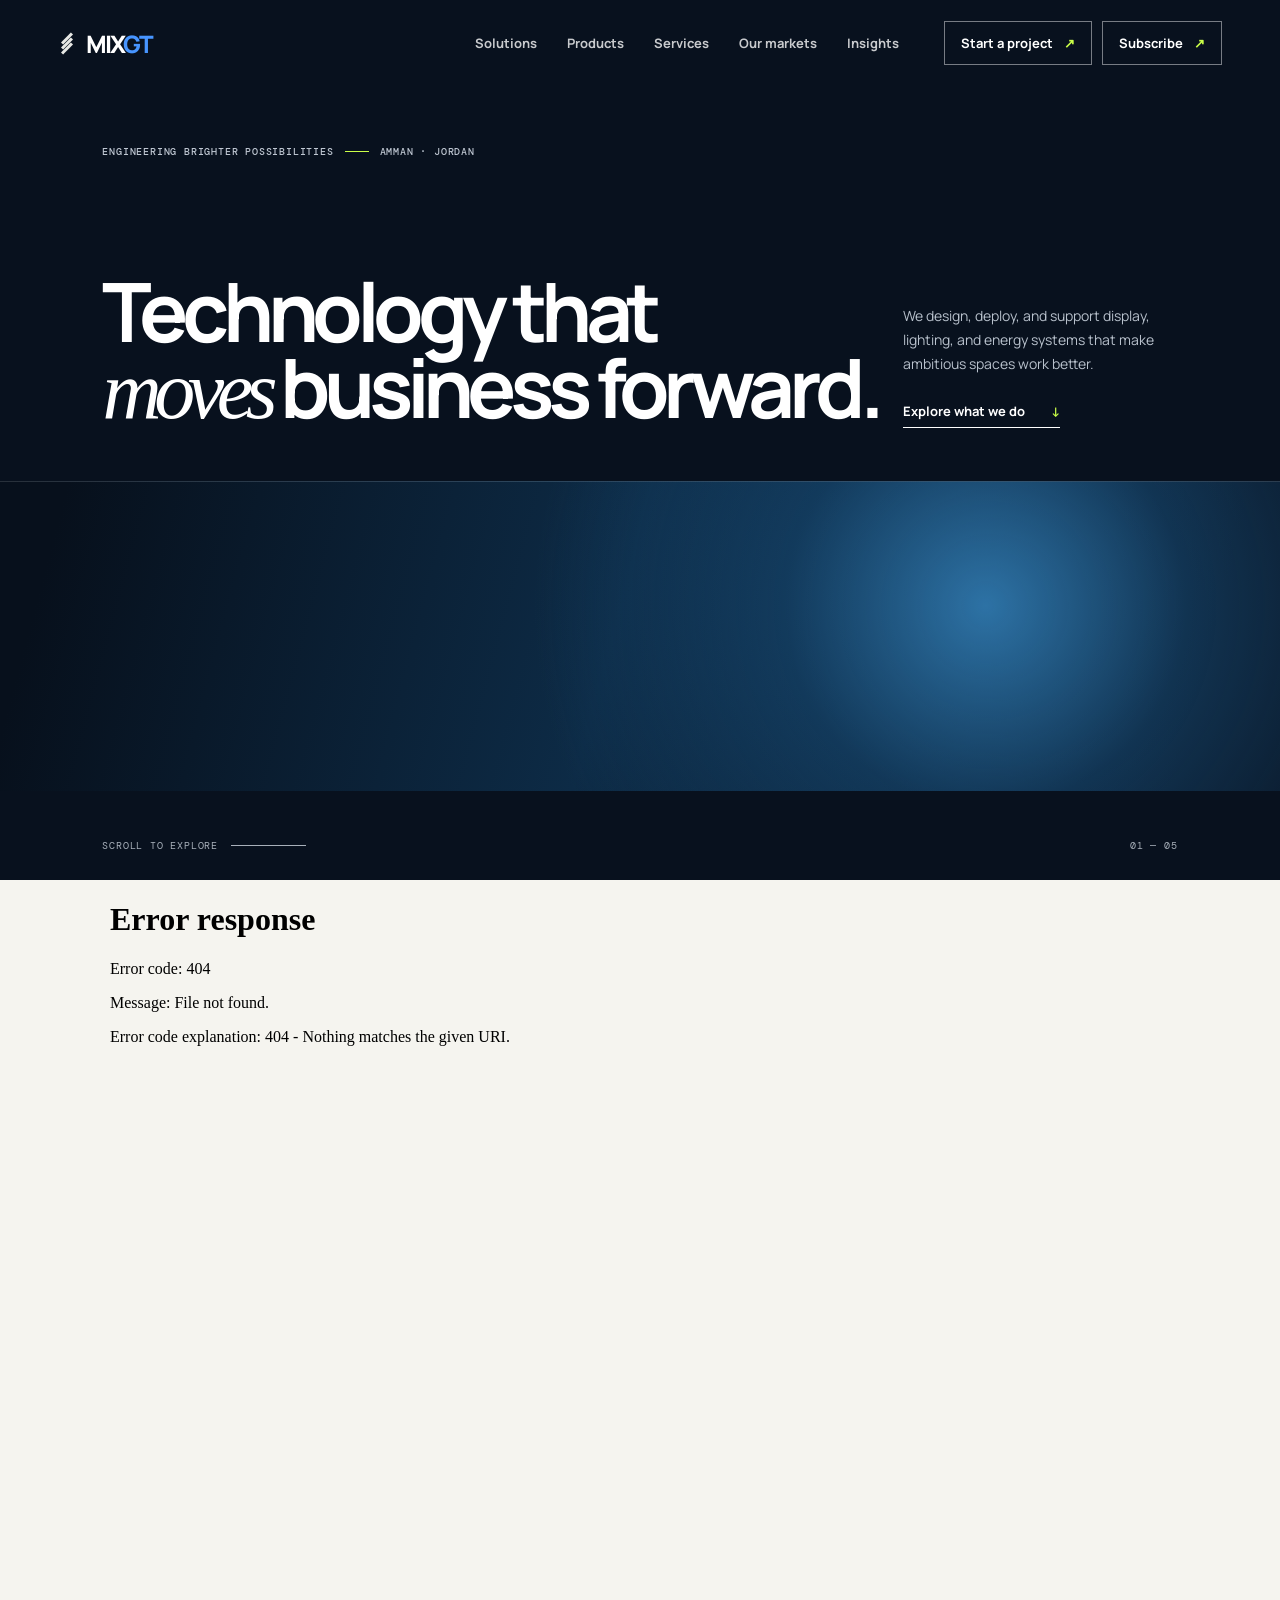
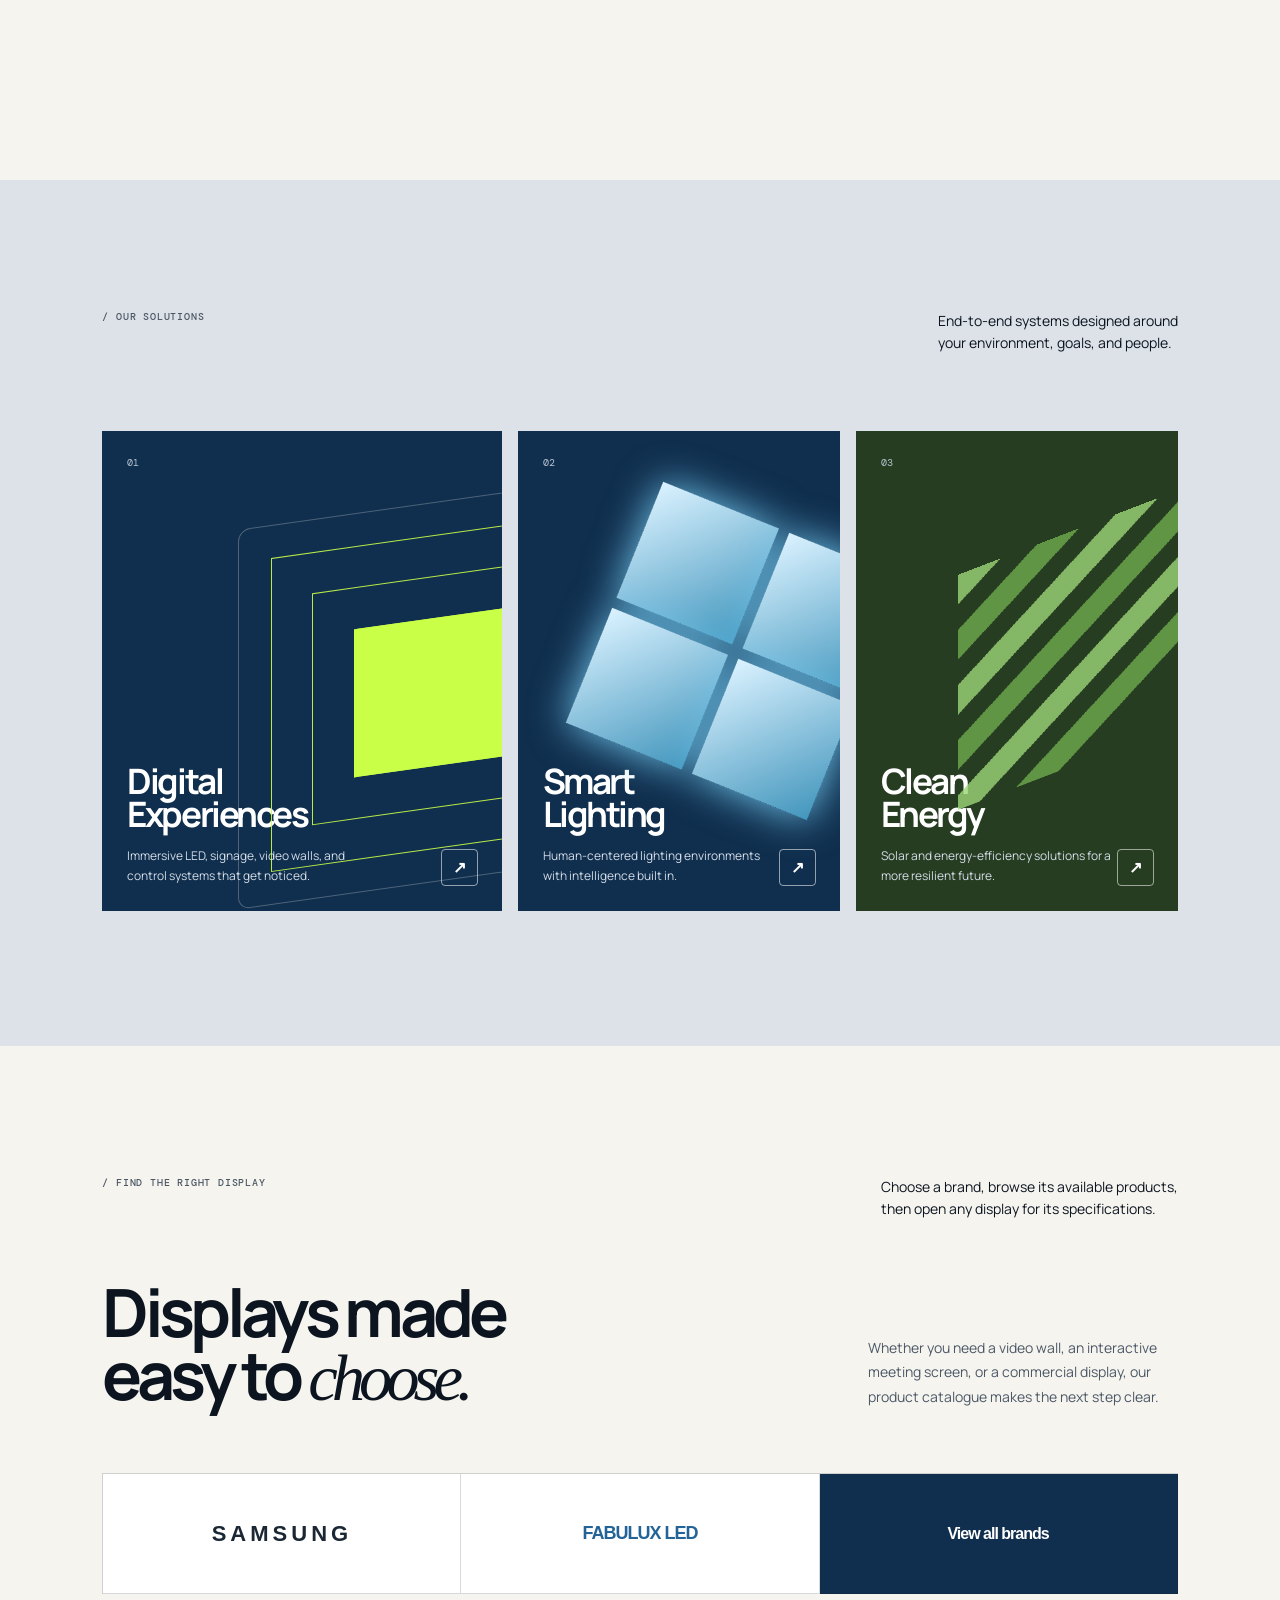
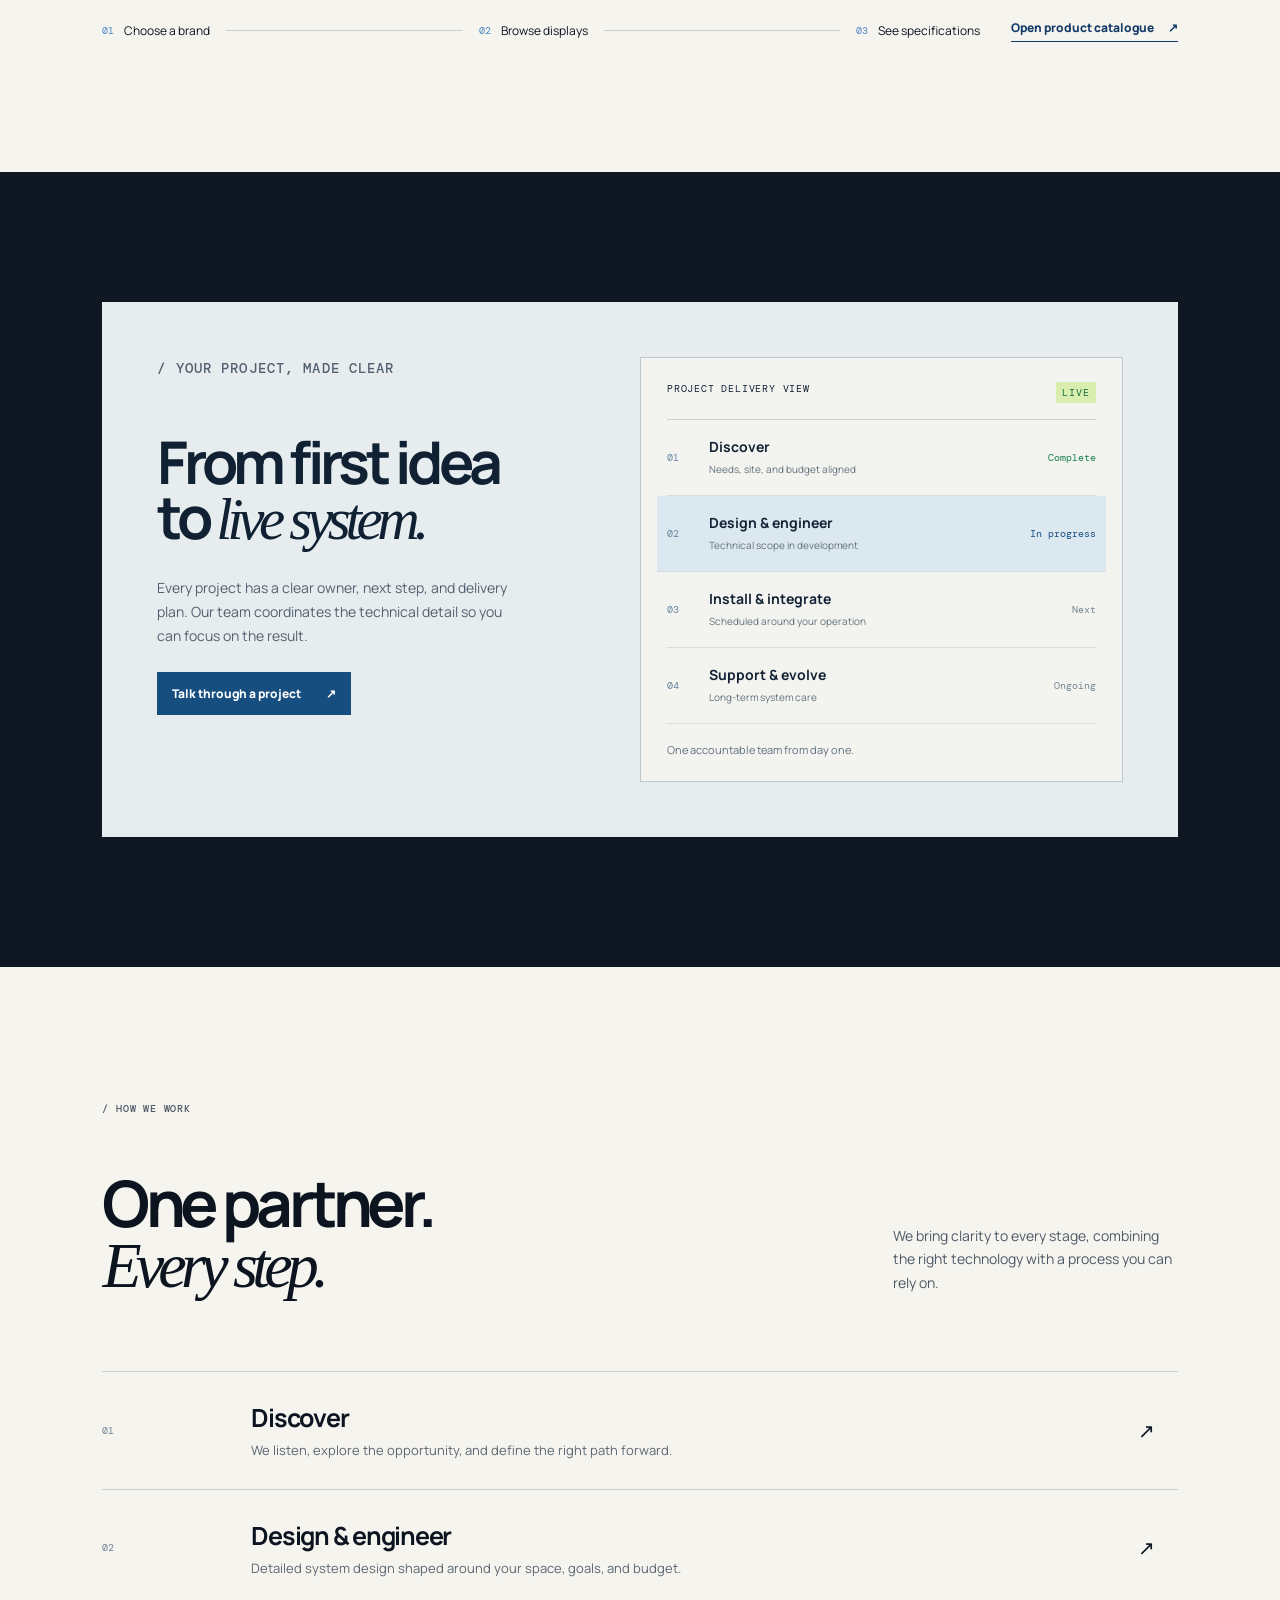
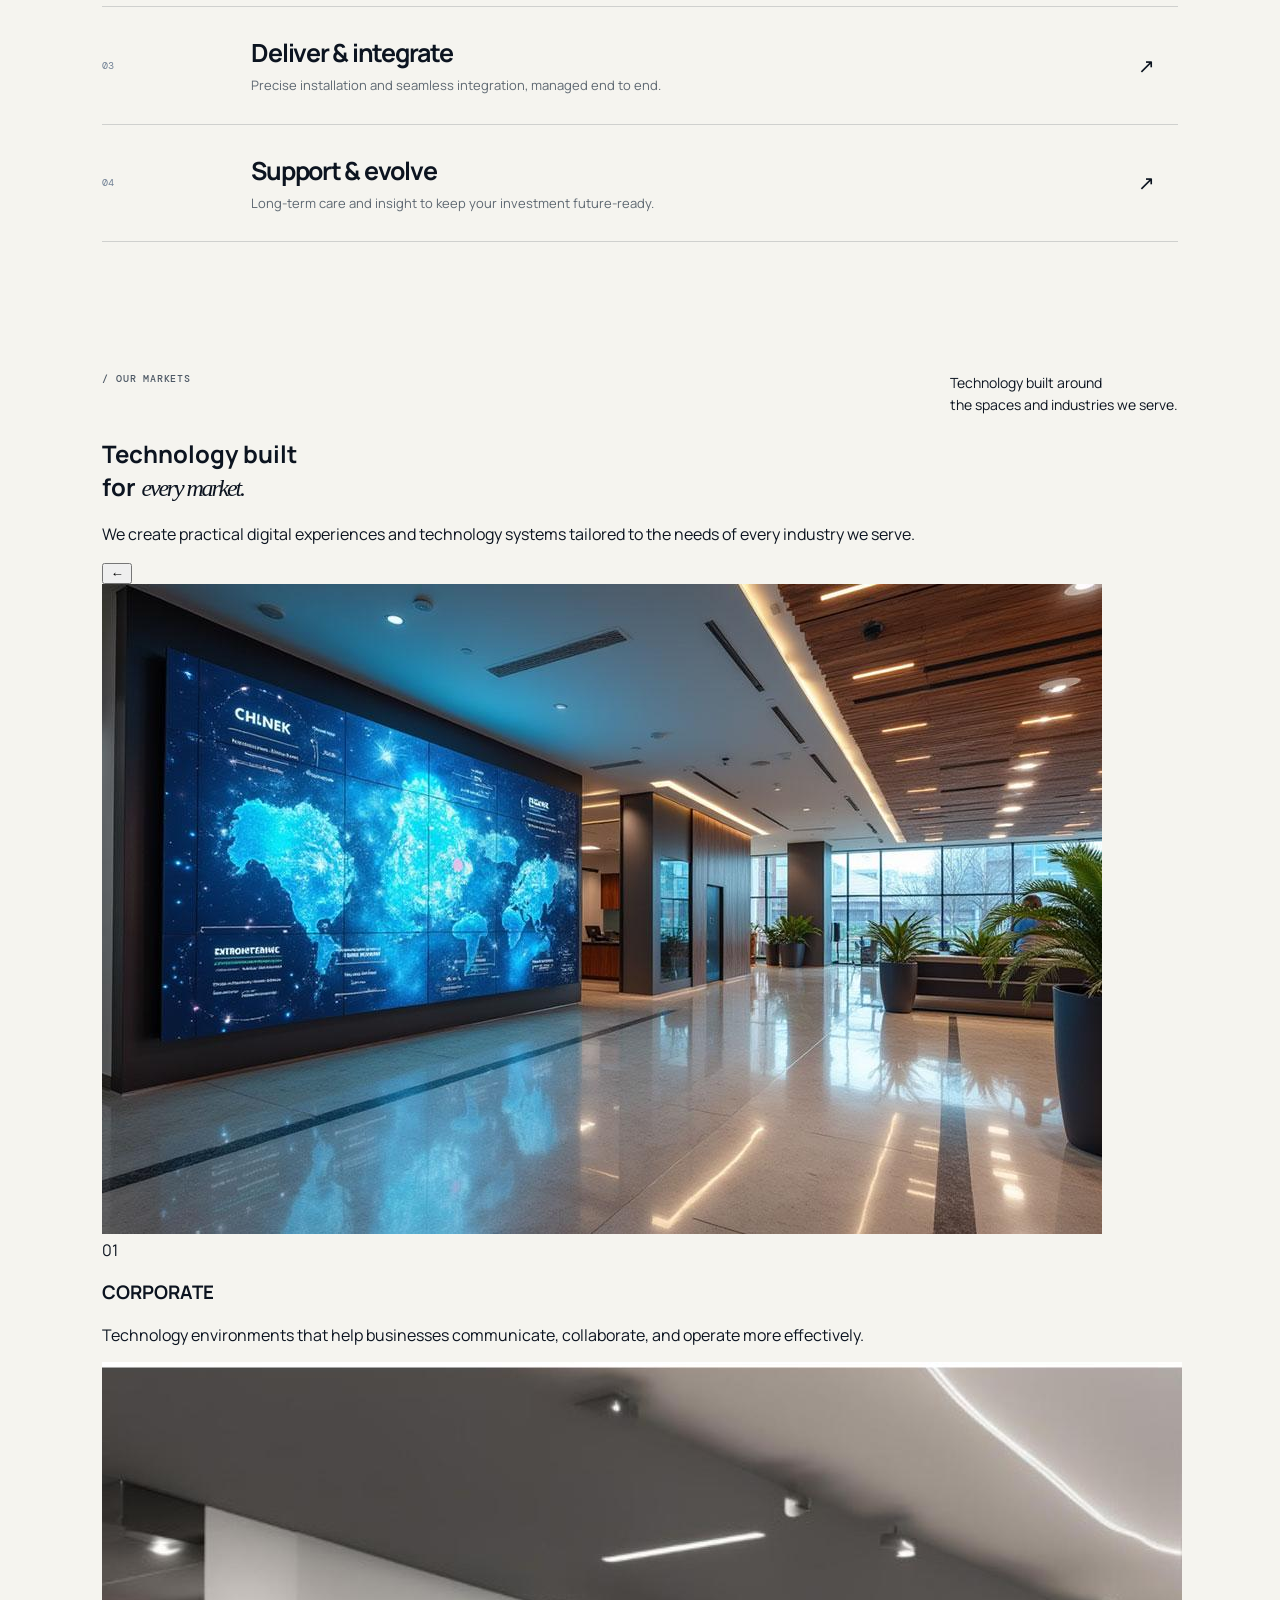
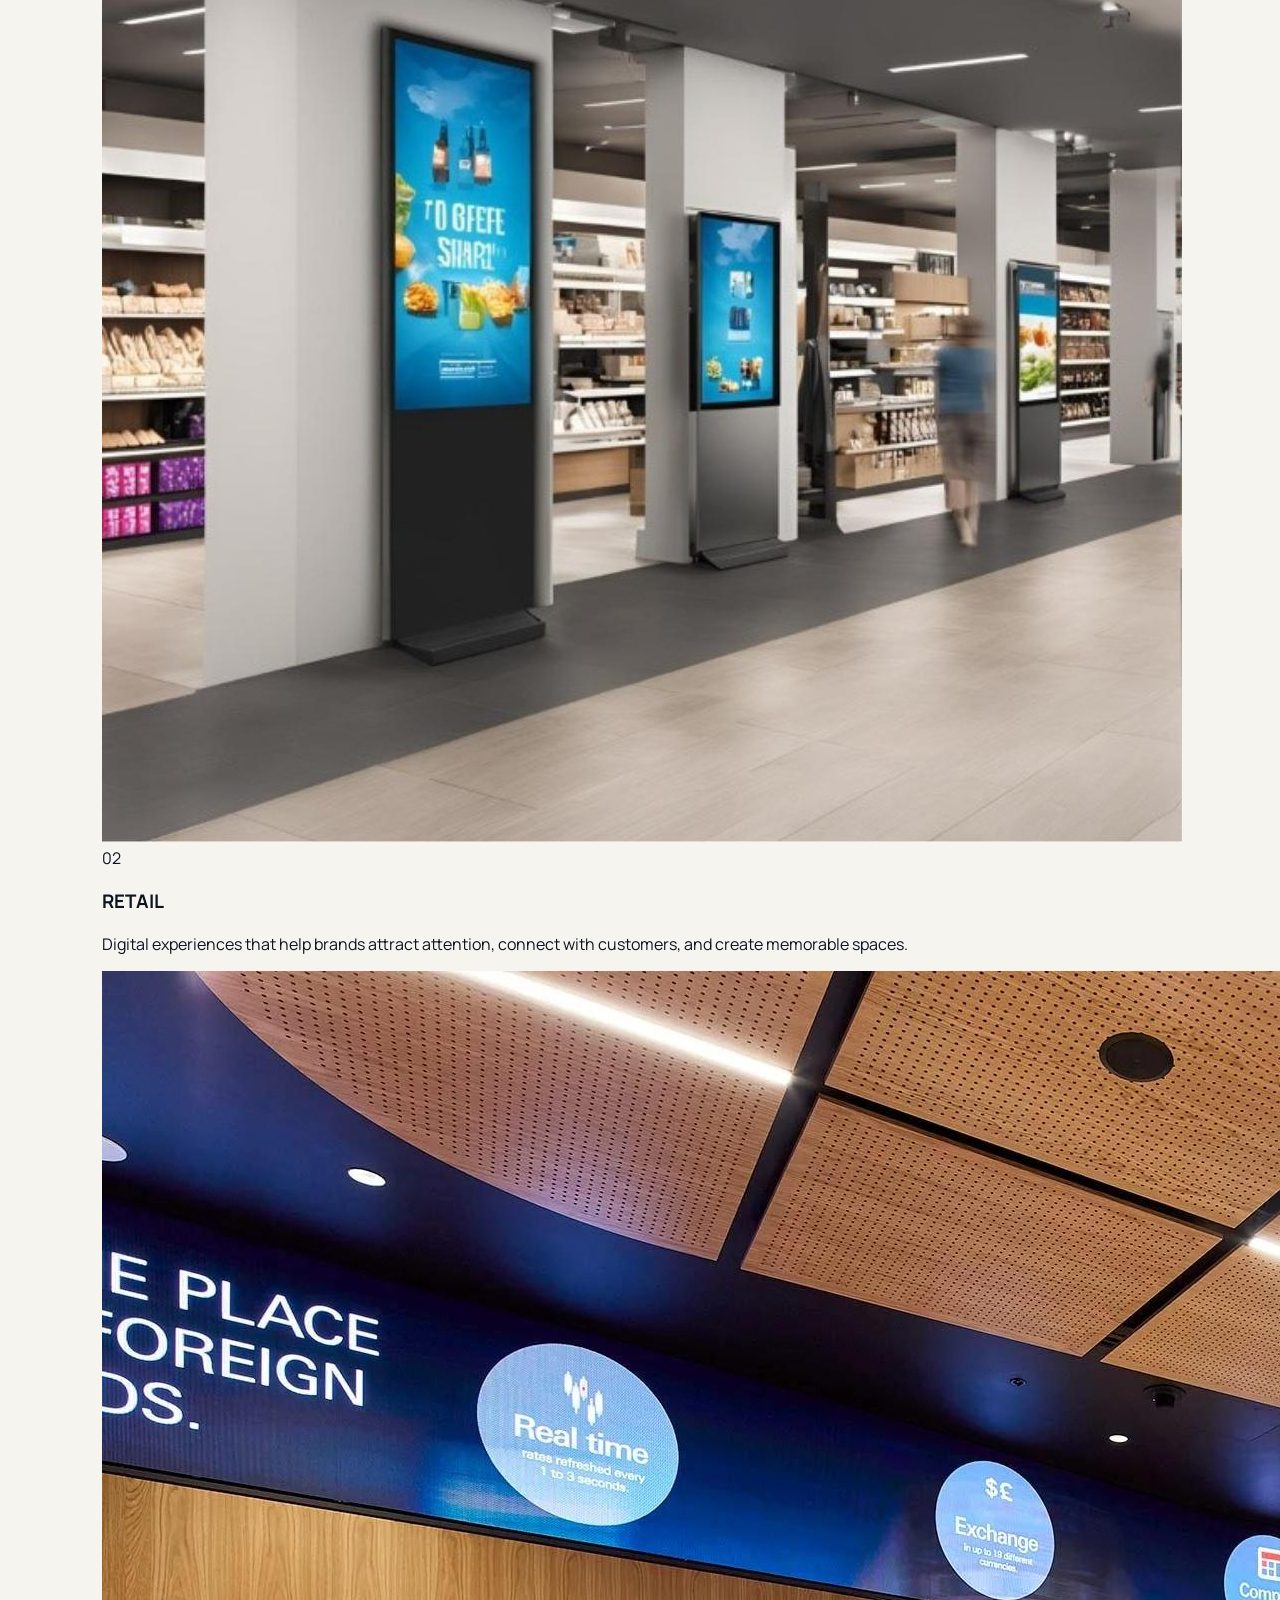
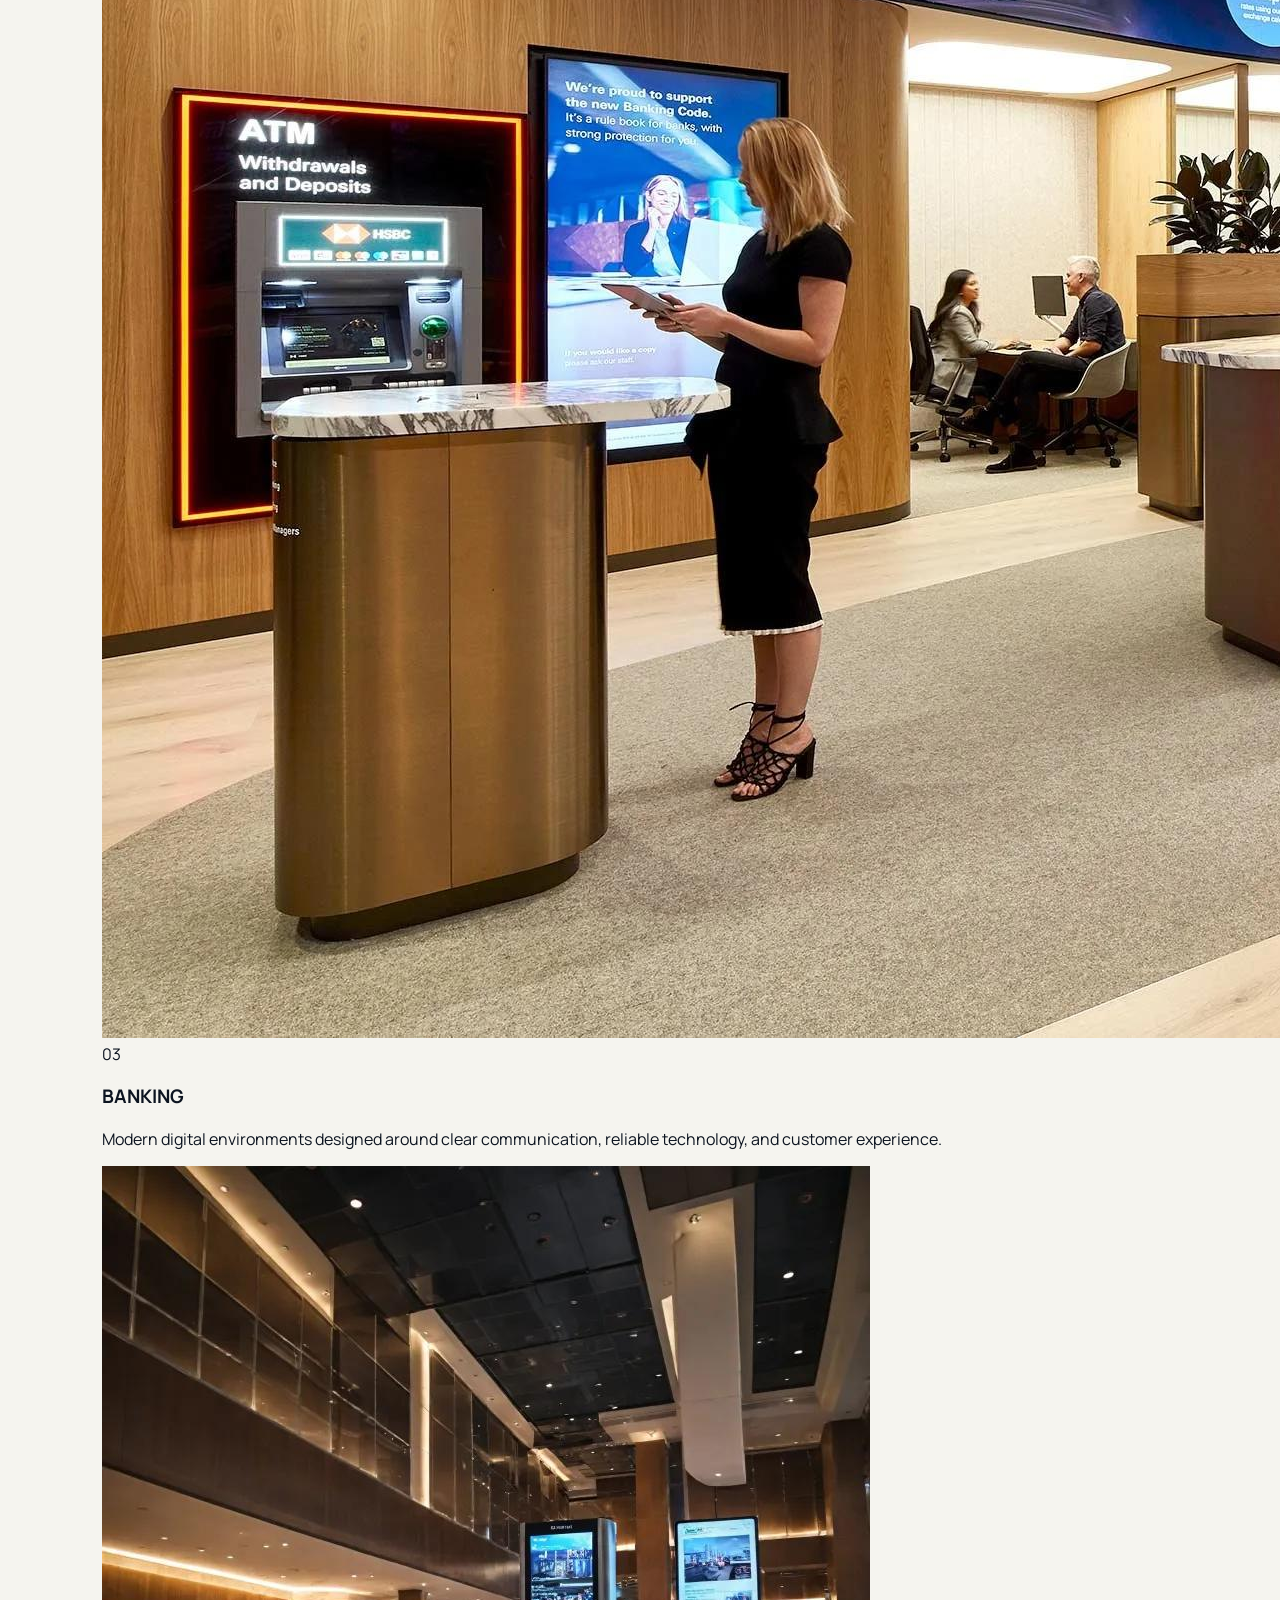
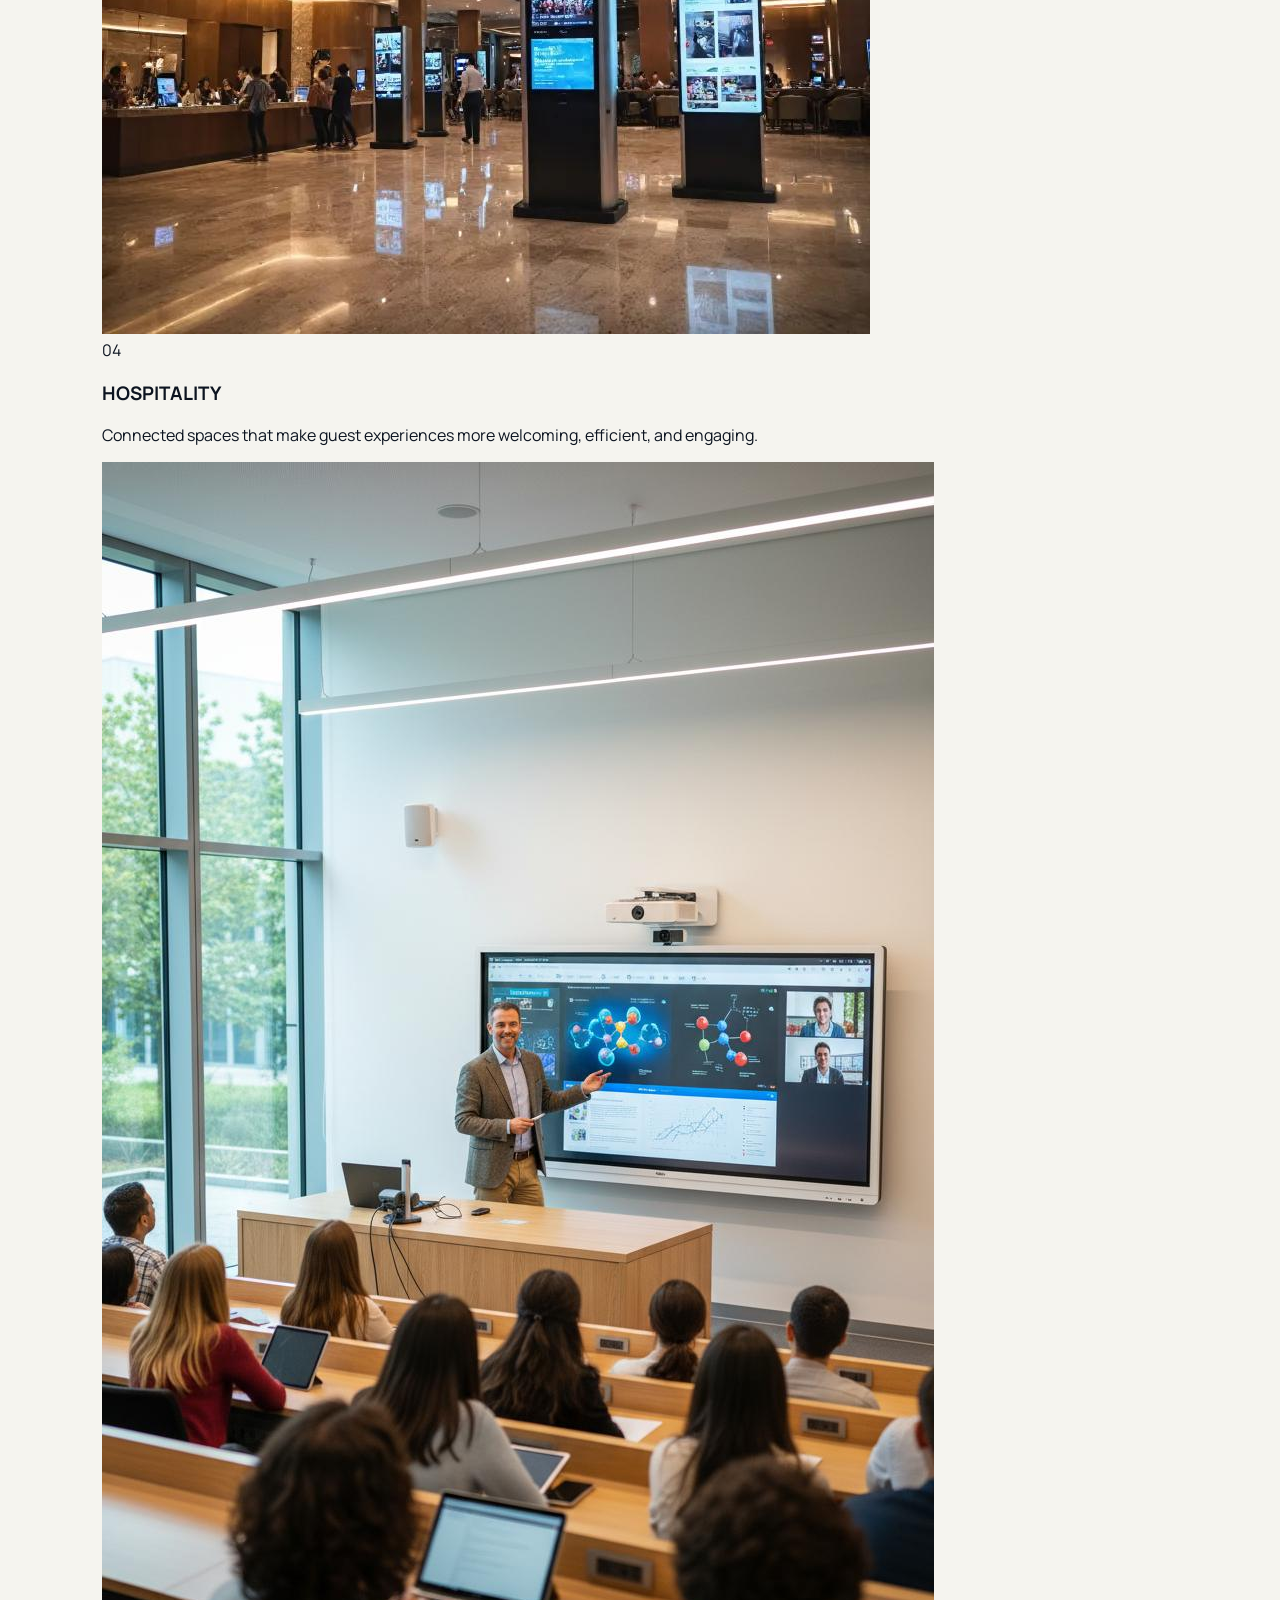
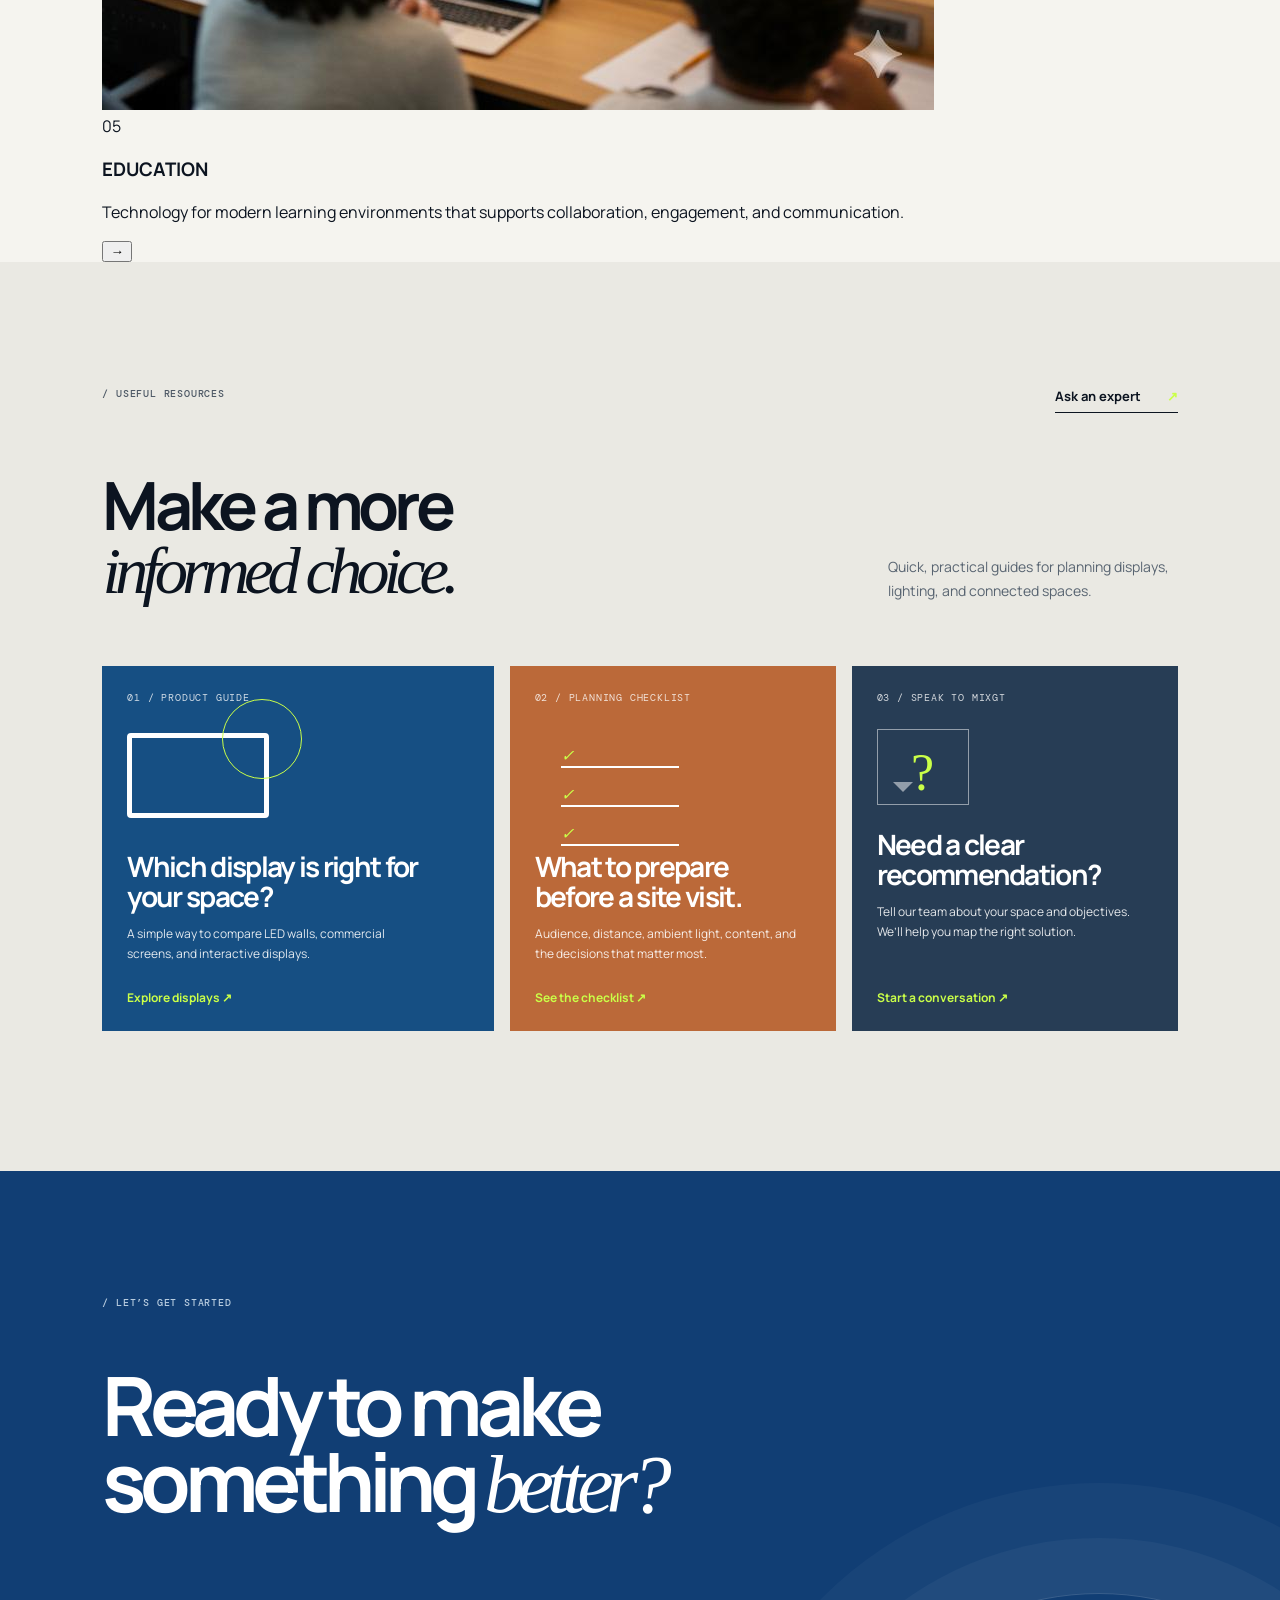
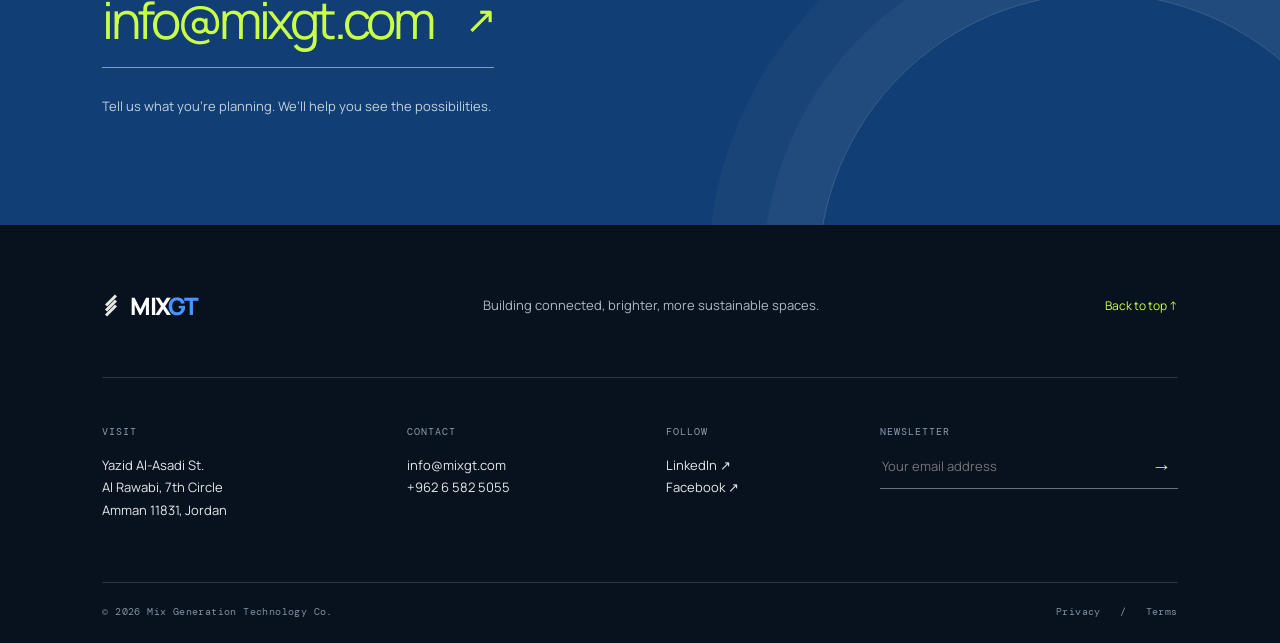
==== commit 6805176f: "Add files via upload" ====
--- a/index.html
+++ b/index.html
@@ -145,11 +145,13 @@
         <div class="hero-foot"><span>SCROLL TO EXPLORE</span><div class="scroll-line"></div><span>01 — 05</span></div>
       </section>
 
-      <section class="intro section-pad" id="about">
-        <p class="section-label">/ Who we are</p>
-        <div><h2>Built for the spaces<br />where <em>tomorrow</em> happens.</h2><p class="intro-text">Mix Generation Technology is a Jordanian technology partner bringing together sharp thinking, proven systems, and long-term service. Since 2004, we’ve helped organizations make a lasting impact.</p></div>
-        <div class="stats"><div><strong>20<span>+</span></strong><p>years of expertise</p></div><div><strong>450<span>+</span></strong><p>projects delivered</p></div><div><strong>24<span>/7</span></strong><p>technical support</p></div></div>
-      </section>
+      <section class="section-pad" id="about">
+  <iframe
+    src="MIXGT_WhoWeAre_ONLY.html"
+    style="width:100%; height:900px; border:0; display:block;"
+    scrolling="no">
+  </iframe>
+</section>
 
       <section class="solutions section-pad" id="solutions">
         <div class="section-top"><p class="section-label">/ Our solutions</p><p>End-to-end systems designed around<br />your environment, goals, and people.</p></div>
